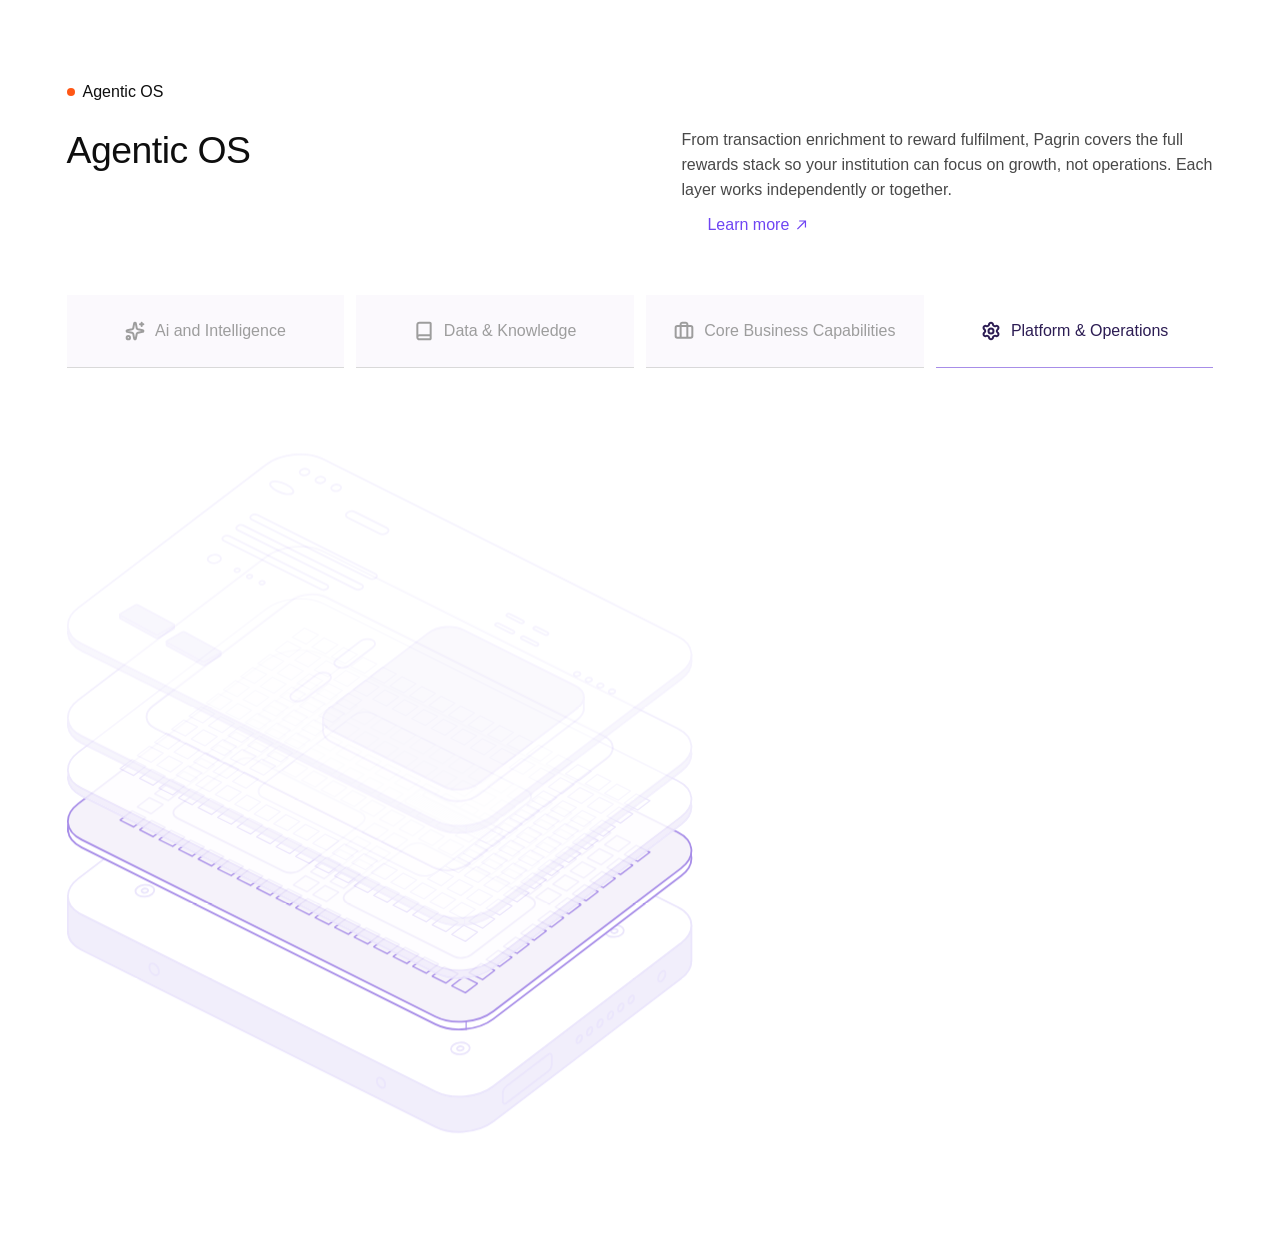
==== index.html @ 04664cdb "Turn the tab rule into an 8 second dwell timer The purple rule under the selected tab now fills from" ====
<!doctype html>
<html lang="en">
<head>
<meta charset="utf-8">
<meta name="viewport" content="width=device-width, initial-scale=1">
<title>Pagrin — Agentic OS</title>
<link rel="stylesheet" href="css/agentic-os.css">
<style>
  /* Demo page chrome only — not part of the section. */
  html, body { margin: 0; padding: 0; background: #fff; }
</style>
</head>
<body>

<!-- ==========================================================================
     Agentic OS — drop-in section
     Requires: css/agentic-os.css, js/agentic-os.js, GSAP 3 (optional but
     recommended; the section degrades to CSS transitions without it).
     Tab copy lives in CONFIG.layers inside js/agentic-os.js.
     ========================================================================== -->

<section class="agentic-os" aria-labelledby="ao-title">
  <div class="ao__inner">

    <p class="ao__eyebrow"><span class="ao__dot" aria-hidden="true"></span>Agentic OS</p>

    <div class="ao__content">

      <div class="ao__head">
        <h2 class="ao__title" id="ao-title">Agentic OS</h2>
        <div class="ao__intro">
          <p class="ao__lede">From transaction enrichment to reward fulfilment, Pagrin covers the full rewards stack so your institution can focus on growth, not operations. Each layer works independently or together.</p>
          <a class="ao__more" href="#">
            <span>Learn more</span>
            <svg width="17" height="18" viewBox="0 0 17 18" fill="none" aria-hidden="true" xmlns="http://www.w3.org/2000/svg"><path d="M4.83 13.57L3.95 12.63L9.93 6.58C10.06 6.43 10.2 6.3 10.35 6.17C10.5 6.05 10.65 5.92 10.81 5.8L10.85 5.76L10.81 5.52H10.75L10.07 5.59C9.84 5.6 9.61 5.61 9.39 5.61H6.14V4.44H13.06V11.39H11.85V8.06C11.85 7.56 11.88 7.07 11.95 6.59L11.97 6.51L11.71 6.44L11.68 6.49C11.43 6.86 11.15 7.18 10.83 7.48L4.83 13.57Z" fill="currentColor"/></svg>
          </a>
        </div>
      </div>

      <div class="ao__tabs" role="tablist" aria-label="Agentic OS layers">

        <button class="ao-tab" type="button" role="tab" id="ao-tab-0" aria-controls="ao-panel" aria-selected="true" tabindex="0">
          <span class="ao-tab__icon" aria-hidden="true"><svg viewBox="0 0 20 20" fill="none" xmlns="http://www.w3.org/2000/svg"><g clip-path="url(#ao-clip-sparkles)"><path d="M16.67 1.67V5M18.33 3.33H15M9.18 2.35C9.22 2.16 9.32 1.98 9.47 1.86C9.62 1.73 9.81 1.67 10 1.67C10.19 1.67 10.38 1.73 10.53 1.86C10.68 1.98 10.78 2.16 10.82 2.35L11.7 6.98C11.76 7.31 11.92 7.61 12.15 7.85C12.39 8.08 12.69 8.24 13.02 8.31L17.66 9.18C17.85 9.22 18.02 9.32 18.14 9.47C18.27 9.62 18.34 9.81 18.34 10C18.34 10.2 18.27 10.38 18.14 10.53C18.02 10.68 17.85 10.78 17.66 10.82L13.02 11.7C12.69 11.76 12.39 11.92 12.15 12.16C11.92 12.39 11.76 12.7 11.7 13.02L10.82 17.66C10.78 17.85 10.68 18.02 10.53 18.14C10.38 18.27 10.19 18.34 10 18.34C9.81 18.34 9.62 18.27 9.47 18.14C9.32 18.02 9.22 17.85 9.18 17.66L8.3 13.02C8.24 12.7 8.08 12.39 7.85 12.16C7.61 11.92 7.31 11.76 6.98 11.7L2.34 10.82C2.15 10.78 1.98 10.68 1.86 10.53C1.73 10.38 1.66 10.2 1.66 10C1.66 9.81 1.73 9.62 1.86 9.47C1.98 9.32 2.15 9.22 2.34 9.18L6.98 8.31C7.31 8.24 7.61 8.08 7.85 7.85C8.08 7.61 8.24 7.31 8.3 6.98L9.18 2.35ZM5 16.67C5 17.59 4.25 18.33 3.33 18.33C2.41 18.33 1.67 17.59 1.67 16.67C1.67 15.75 2.41 15 3.33 15C4.25 15 5 15.75 5 16.67Z" stroke-width="2" stroke-linecap="round"/></g><defs><clipPath id="ao-clip-sparkles"><rect width="20" height="20" fill="#fff"/></clipPath></defs></svg></span>
          Ai and Intelligence
          <span class="ao-tab__progress" aria-hidden="true"></span>
        </button>

        <button class="ao-tab" type="button" role="tab" id="ao-tab-1" aria-controls="ao-panel" aria-selected="false" tabindex="-1">
          <span class="ao-tab__icon" aria-hidden="true"><svg viewBox="0 0 20 20" fill="none" xmlns="http://www.w3.org/2000/svg"><g clip-path="url(#ao-clip-book)"><path d="M3.34 16.25V3.75C3.34 3.2 3.56 2.67 3.95 2.28C4.34 1.89 4.87 1.67 5.42 1.67H15.83C16.06 1.67 16.27 1.75 16.42 1.91C16.58 2.07 16.67 2.28 16.67 2.5V17.5C16.67 17.72 16.58 17.93 16.42 18.09C16.27 18.25 16.06 18.33 15.83 18.33H5.42C4.87 18.33 4.34 18.11 3.95 17.72C3.56 17.33 3.34 16.8 3.34 16.25ZM3.34 16.25C3.34 15.7 3.56 15.17 3.95 14.78C4.34 14.39 4.87 14.17 5.42 14.17H16.67" stroke-width="2" stroke-linecap="round"/></g><defs><clipPath id="ao-clip-book"><rect width="20" height="20" fill="#fff"/></clipPath></defs></svg></span>
          Data &amp; Knowledge
          <span class="ao-tab__progress" aria-hidden="true"></span>
        </button>

        <button class="ao-tab" type="button" role="tab" id="ao-tab-2" aria-controls="ao-panel" aria-selected="false" tabindex="-1">
          <span class="ao-tab__icon" aria-hidden="true"><svg viewBox="0 0 20 20" fill="none" xmlns="http://www.w3.org/2000/svg"><g clip-path="url(#ao-clip-briefcase)"><path d="M13.33 16.67V3.33C13.33 2.89 13.16 2.47 12.84 2.15C12.53 1.84 12.11 1.67 11.66 1.67H8.33C7.89 1.67 7.47 1.84 7.15 2.15C6.84 2.47 6.66 2.89 6.66 3.33V16.67M3.33 5H16.67C17.59 5 18.33 5.75 18.33 6.67V15C18.33 15.92 17.59 16.67 16.67 16.67H3.33C2.41 16.67 1.66 15.92 1.66 15V6.67C1.66 5.75 2.41 5 3.33 5Z" stroke-width="2" stroke-linecap="round"/></g><defs><clipPath id="ao-clip-briefcase"><rect width="20" height="20" fill="#fff"/></clipPath></defs></svg></span>
          Core Business Capabilities
          <span class="ao-tab__progress" aria-hidden="true"></span>
        </button>

        <button class="ao-tab" type="button" role="tab" id="ao-tab-3" aria-controls="ao-panel" aria-selected="false" tabindex="-1">
          <span class="ao-tab__icon" aria-hidden="true"><svg viewBox="0 0 20 20" fill="none" xmlns="http://www.w3.org/2000/svg"><g clip-path="url(#ao-clip-settings)"><path d="M8.06 3.45C8.1 2.96 8.33 2.52 8.69 2.19C9.05 1.86 9.51 1.68 10 1.68C10.48 1.68 10.95 1.86 11.31 2.19C11.67 2.52 11.89 2.96 11.94 3.45C11.97 3.76 12.07 4.06 12.24 4.32C12.41 4.59 12.64 4.81 12.91 4.96C13.18 5.12 13.48 5.21 13.8 5.22C14.11 5.24 14.42 5.18 14.71 5.04C15.15 4.84 15.65 4.81 16.11 4.96C16.57 5.11 16.96 5.42 17.2 5.84C17.44 6.26 17.52 6.76 17.42 7.23C17.32 7.7 17.04 8.12 16.65 8.4C16.39 8.58 16.18 8.82 16.04 9.1C15.89 9.38 15.82 9.69 15.82 10C15.82 10.31 15.89 10.62 16.04 10.9C16.18 11.18 16.39 11.42 16.65 11.6C17.04 11.88 17.32 12.3 17.42 12.77C17.52 13.24 17.44 13.74 17.2 14.16C16.96 14.58 16.57 14.89 16.11 15.04C15.65 15.19 15.15 15.16 14.71 14.96C14.42 14.83 14.11 14.76 13.8 14.78C13.48 14.79 13.18 14.88 12.91 15.04C12.64 15.19 12.41 15.41 12.24 15.68C12.07 15.94 11.97 16.24 11.94 16.55C11.89 17.04 11.67 17.48 11.31 17.81C10.95 18.14 10.48 18.32 10 18.32C9.51 18.32 9.05 18.14 8.69 17.81C8.33 17.48 8.1 17.04 8.06 16.55C8.03 16.24 7.93 15.94 7.76 15.68C7.59 15.41 7.36 15.19 7.09 15.04C6.82 14.88 6.51 14.79 6.2 14.78C5.89 14.76 5.58 14.82 5.29 14.96C4.85 15.16 4.35 15.19 3.89 15.04C3.43 14.89 3.04 14.58 2.8 14.16C2.55 13.74 2.48 13.24 2.58 12.77C2.68 12.3 2.96 11.88 3.35 11.6C3.61 11.42 3.82 11.18 3.96 10.9C4.1 10.62 4.18 10.31 4.18 10C4.18 9.69 4.1 9.38 3.96 9.1C3.82 8.82 3.61 8.58 3.35 8.4C2.96 8.12 2.68 7.7 2.58 7.23C2.48 6.76 2.56 6.26 2.8 5.84C3.04 5.43 3.43 5.11 3.89 4.96C4.35 4.82 4.85 4.84 5.29 5.04C5.57 5.18 5.89 5.24 6.2 5.22C6.51 5.21 6.82 5.12 7.09 4.96C7.36 4.81 7.59 4.59 7.76 4.32C7.93 4.06 8.03 3.76 8.06 3.45M12.5 10C12.5 11.38 11.38 12.5 10 12.5C8.62 12.5 7.5 11.38 7.5 10C7.5 8.62 8.62 7.5 10 7.5C11.38 7.5 12.5 8.62 12.5 10Z" stroke-width="2" stroke-linecap="round"/></g><defs><clipPath id="ao-clip-settings"><rect width="20" height="20" fill="#fff"/></clipPath></defs></svg></span>
          Platform &amp; Operations
          <span class="ao-tab__progress" aria-hidden="true"></span>
        </button>

      </div>

      <div class="ao__panel" id="ao-panel" role="tabpanel" aria-labelledby="ao-tab-0" tabindex="0">

        <!-- The five slabs, exported from the Figma group 11651:2429.
             Fills are bound to --sl-* custom properties so a layer can render
             in either the selected or the resting palette. -->
        <div class="ao-stage" aria-hidden="true">
          <div class="ao-layer" data-layer="0" data-active="true"><div class="ao-layer__float"><svg viewBox="0 0 766 466" fill="none" xmlns="http://www.w3.org/2000/svg"><g stroke="var(--sl-line)" stroke-width="2.2" stroke-linecap="round" stroke-linejoin="round"><path d="M18 241.5L450.8 457.9C471.6 468.3 503.3 465.4 521.6 451.4L751.5 276.3C769.9 262.3 767.9 242.5 747.1 232.2L314.4 15.8C293.6 5.4 261.9 8.3 243.5 22.3L13.7 197.4C-4.7 211.4 -2.7 231.1 18 241.5Z" fill="var(--sl-under)"/><path d="M1.1 212.1V220.5" stroke-width="1.4"/><path d="M488.4 454.9V463.4" stroke-width="1.4"/><path d="M764.5 246.3V254.7" stroke-width="1.4"/><path d="M18 233L450.8 449.4C471.6 459.8 503.3 456.9 521.6 442.9L751.5 267.8C769.9 253.8 767.9 234.1 747.1 223.7L314.4 7.3C293.6 -3.1 261.9 -0.2 243.5 13.8L13.7 188.9C-4.7 202.9 -2.7 222.7 18 233Z" fill="var(--sl-face)"/><path d="M330.5 261.1C334.7 263.2 341.1 262.6 344.9 259.8L374.5 237.2C378.2 234.4 377.8 230.4 373.6 228.3C369.4 226.2 363 226.8 359.2 229.6L329.6 252.2C325.9 255 326.3 259 330.5 261.1Z"/><path d="M276.6 302.1C280.8 304.3 287.3 303.7 291 300.8L320.6 278.3C324.3 275.4 323.9 271.4 319.7 269.3C315.5 267.2 309.1 267.8 305.4 270.6L275.7 293.2C272 296 272.4 300.1 276.6 302.1Z"/><path d="M174.9 133.1C178.3 134.8 183.4 134.3 186.4 132C189.4 129.8 189 126.6 185.7 124.9C182.3 123.2 177.2 123.7 174.2 126C171.2 128.2 171.5 131.4 174.9 133.1Z"/><path d="M206 144.7C207.4 145.4 209.5 145.2 210.8 144.2C212 143.3 211.9 142 210.5 141.2C209.1 140.5 206.9 140.7 205.7 141.7C204.4 142.6 204.6 144 206 144.7Z"/><path d="M221.2 152.3C222.6 153 224.8 152.8 226 151.8C227.2 150.9 227.1 149.6 225.7 148.9C224.3 148.2 222.2 148.4 220.9 149.3C219.7 150.3 219.8 151.6 221.2 152.3Z"/><path d="M236.4 159.9C237.9 160.6 240 160.4 241.2 159.5C242.5 158.5 242.3 157.2 240.9 156.5C239.5 155.8 237.4 156 236.2 156.9C234.9 157.9 235 159.2 236.4 159.9Z"/><path d="M286.7 25.8C289.3 27 293.1 26.7 295.3 25C297.6 23.3 297.3 20.9 294.8 19.6C292.3 18.4 288.4 18.7 286.2 20.4C284 22.1 284.2 24.5 286.7 25.8Z"/><path d="M306 35.4C308.6 36.7 312.4 36.3 314.6 34.6C316.9 32.9 316.6 30.5 314.1 29.3C311.6 28 307.7 28.4 305.5 30.1C303.3 31.8 303.5 34.2 306 35.4Z"/><path d="M325.3 45.1C327.9 46.3 331.7 46 334 44.3C336.2 42.6 335.9 40.2 333.4 38.9C330.9 37.7 327 38 324.8 39.7C322.6 41.4 322.8 43.8 325.3 45.1Z"/><path d="M257.4 46.1C264.7 49.8 273.1 50.9 276 48.6C279 46.3 275.5 41.5 268.2 37.9C260.9 34.3 252.6 33.1 249.6 35.4C246.6 37.7 250.2 42.5 257.4 46.1Z"/><path d="M343.6 78.6L382.2 97.9C385 99.3 389.3 98.9 391.8 97C394.3 95.1 394 92.4 391.2 91L352.6 71.7C349.8 70.3 345.5 70.7 343 72.6C340.5 74.5 340.8 77.2 343.6 78.6Z"/><path d="M191.9 106.8L310.8 166.2C313 167.3 316.4 167 318.4 165.5C320.4 164 320.2 161.9 317.9 160.7L199.1 101.3C196.8 100.2 193.4 100.5 191.4 102C189.4 103.5 189.7 105.7 191.9 106.8Z"/><path d="M209 93.8L353.2 165.9C355.5 167 358.9 166.7 360.9 165.2C362.9 163.7 362.6 161.6 360.4 160.4L216.1 88.3C213.9 87.2 210.5 87.5 208.5 89C206.5 90.5 206.7 92.7 209 93.8Z"/><path d="M226 80.8L370.3 152.9C372.5 154 375.9 153.7 377.9 152.2C379.9 150.7 379.7 148.6 377.5 147.5L233.2 75.3C230.9 74.2 227.5 74.5 225.5 76C223.6 77.5 223.8 79.7 226 80.8Z"/><path d="M524.8 210.8L543.1 219.9C544.2 220.5 545.9 220.3 546.9 219.6C547.9 218.8 547.8 217.7 546.7 217.2L528.4 208C527.3 207.5 525.6 207.6 524.6 208.4C523.6 209.1 523.7 210.2 524.8 210.8Z"/><path d="M556.2 226.8L572.5 234.9C573.6 235.5 575.3 235.4 576.3 234.6C577.3 233.8 577.2 232.8 576.1 232.2L559.8 224.1C558.7 223.5 557 223.7 556 224.4C555 225.2 555.1 226.3 556.2 226.8Z"/><path d="M538.5 199.2L554.7 207.4C555.9 207.9 557.6 207.8 558.6 207C559.6 206.3 559.5 205.2 558.3 204.6L542.1 196.5C541 195.9 539.2 196.1 538.3 196.9C537.3 197.6 537.4 198.7 538.5 199.2Z"/><path d="M571.5 215.2L584.7 221.8C585.8 222.4 587.6 222.2 588.6 221.4C589.5 220.7 589.4 219.6 588.3 219.1L575.1 212.5C574 211.9 572.3 212.1 571.3 212.8C570.3 213.6 570.4 214.6 571.5 215.2Z"/><path d="M621.6 271.9C623.2 272.8 625.8 272.5 627.3 271.4C628.8 270.3 628.6 268.7 626.9 267.8C625.2 267 622.7 267.2 621.2 268.4C619.7 269.5 619.9 271.1 621.6 271.9Z"/><path d="M635.8 279C637.5 279.9 640 279.6 641.5 278.5C643 277.4 642.8 275.8 641.2 274.9C639.5 274.1 636.9 274.3 635.4 275.5C633.9 276.6 634.1 278.2 635.8 279Z"/><path d="M650 286.1C651.7 287 654.2 286.7 655.7 285.6C657.2 284.5 657.1 282.9 655.4 282C653.7 281.2 651.1 281.4 649.6 282.6C648.2 283.7 648.3 285.3 650 286.1Z"/><path d="M664.2 293.3C665.9 294.1 668.5 293.9 670 292.7C671.4 291.6 671.3 290 669.6 289.2C667.9 288.3 665.3 288.6 663.9 289.7C662.4 290.8 662.5 292.4 664.2 293.3Z"/><path d="M131 209.8L131.1 213.7C131.1 213.7 131.1 213.9 131.1 214C131 214.2 130.8 214.5 130.5 214.7L111.6 225.6C110.9 226.1 109.6 226.1 108.9 225.7L65.3 202C65 201.8 64.9 201.6 64.8 201.3C64.8 201.3 64.8 201.3 64.8 201.2L64.7 197.2C64.7 197.3 64.8 197.4 64.8 197.5C64.9 197.6 65.1 197.8 65.3 197.9L108.8 221.6C109.6 222 110.8 222 111.6 221.6L130.4 210.6C130.7 210.5 130.8 210.3 130.9 210.1C131 210 131 209.9 131 209.8V209.8Z" fill="var(--sl-under)"/><path d="M131 209.8V209.8C131 209.9 131 210 130.9 210.2C130.8 210.3 130.7 210.5 130.4 210.6L111.6 221.6C110.8 222 109.6 222 108.8 221.6L65.3 197.9C65.1 197.8 64.9 197.7 64.9 197.5C64.8 197.4 64.7 197.3 64.7 197.2C64.7 197.1 64.7 197.1 64.7 197.1C64.8 196.8 65 196.5 65.3 196.4L83.9 185.5C84.7 185.1 85.9 185.1 86.6 185.5L130.4 209C130.8 209.2 131 209.5 131 209.7C131 209.7 131 209.8 131 209.8V209.8Z" fill="var(--sl-under)"/><path d="M188 243L188.1 246.9C188.1 246.9 188.1 247 188.1 247.1C188 247.3 187.9 247.6 187.5 247.8L168.7 258.7C167.9 259.2 166.6 259.2 165.9 258.8L122.4 235.1C122.1 234.9 121.9 234.7 121.8 234.5C121.8 234.4 121.8 234.4 121.8 234.3L121.8 230.3C121.8 230.4 121.8 230.5 121.9 230.6C122 230.8 122.1 230.9 122.3 231L165.8 254.7C166.6 255.2 167.8 255.1 168.6 254.7L187.5 243.7C187.7 243.6 187.8 243.4 187.9 243.3C188 243.2 188 243.1 188 242.9V243Z" fill="var(--sl-under)"/><path d="M188 242.9V243C188 243.1 188 243.2 187.9 243.3C187.8 243.4 187.7 243.6 187.5 243.7L168.6 254.7C167.8 255.1 166.6 255.2 165.8 254.7L122.3 231C122.1 230.9 122 230.8 121.9 230.6C121.8 230.5 121.8 230.4 121.8 230.3C121.8 230.3 121.8 230.2 121.8 230.2C121.8 229.9 122 229.7 122.3 229.5L140.9 218.7C141.7 218.2 142.9 218.2 143.7 218.6L187.5 242.2C187.8 242.4 188 242.6 188 242.8C188 242.9 188 242.9 188 242.9V242.9Z" fill="var(--sl-under)"/><path d="M632.4 298.2V312.4C632.4 316.9 629.9 321.5 624.8 325.4L503.6 417.7C492.5 426.2 473.2 428 460.6 421.7L323.6 353.1C316.8 349.7 313.3 344.7 313.3 339.4V325.1C313.3 327.6 314 330 315.5 332.2C317.2 334.7 319.9 337.1 323.6 338.9L460.6 407.4C473.2 413.7 492.5 412 503.6 403.5L624.8 311.2C627.1 309.4 629 307.4 630.2 305.4C631.7 303 632.4 300.6 632.4 298.2Z"/><path d="M632.4 298.2C632.4 300.6 631.7 303 630.2 305.4C629 307.4 627.1 309.4 624.8 311.2L503.6 403.5C492.5 412 473.2 413.7 460.6 407.4L323.6 338.9C319.9 337.1 317.2 334.7 315.5 332.2C314 330 313.3 327.6 313.3 325.1C313.3 320.7 315.8 316 320.9 312.1L442.1 219.8C453.2 211.4 472.5 209.6 485.1 215.9L622.1 284.4C628.9 287.8 632.4 292.9 632.4 298.2Z" fill="var(--sl-accent)"/><path d="M632.4 315.7V312.4" stroke-width="1.4"/><path d="M632.4 298.2V294.6" stroke-width="1.4"/><path d="M313.3 325.1V324.7" stroke-width="1.4"/></g></svg></div></div>
          <div class="ao-layer" data-layer="1" data-active="false"><div class="ao-layer__float"><svg viewBox="0 0 766 466" fill="none" xmlns="http://www.w3.org/2000/svg"><g stroke="var(--sl-line)" stroke-width="2.2" stroke-linecap="round" stroke-linejoin="round"><path d="M18 241.5L450.8 457.9C471.6 468.3 503.3 465.4 521.6 451.4L751.5 276.3C769.9 262.3 767.9 242.5 747.1 232.2L314.4 15.8C293.6 5.4 261.9 8.3 243.5 22.3L13.7 197.4C-4.7 211.4 -2.7 231.1 18 241.5Z" fill="var(--sl-under)"/><path d="M1.1 213.4V221.9" stroke-width="1.4"/><path d="M486.5 455.5V464" stroke-width="1.4"/><path d="M764.1 246.7V255.2" stroke-width="1.4"/><path d="M18 233L450.8 449.4C471.6 459.8 503.3 456.9 521.6 442.9L751.5 267.8C769.9 253.8 767.9 234.1 747.1 223.7L314.4 7.3C293.6 -3.1 261.9 -0.2 243.5 13.8L13.7 188.9C-4.7 202.9 -2.7 222.7 18 233Z" fill="var(--sl-face)"/><path d="M107.9 223.6L447.2 393.2C460.1 399.7 479.8 397.9 491.2 389.2L660 260.6C671.4 251.9 670.2 239.6 657.3 233.2L318 63.5C305.1 57 285.4 58.9 274 67.5L105.2 196.1C93.7 204.8 95 217.1 107.9 223.6Z"/></g></svg></div></div>
          <div class="ao-layer" data-layer="2" data-active="false"><div class="ao-layer__float"><svg viewBox="0 0 766 467" fill="none" xmlns="http://www.w3.org/2000/svg"><g stroke="var(--sl-line)" stroke-width="2.2" stroke-linecap="round" stroke-linejoin="round"><path d="M18 242.4L450.8 458.8C471.6 469.2 503.3 466.3 521.6 452.3L751.5 277.2C769.9 263.2 767.9 243.5 747.1 233.1L314.4 16.7C293.6 6.3 261.9 9.2 243.5 23.2L13.7 198.3C-4.7 212.3 -2.7 232.1 18 242.4Z" fill="var(--sl-under)"/><path d="M18 233L450.8 449.4C471.6 459.8 503.3 456.9 521.6 442.9L751.5 267.8C769.9 253.8 767.9 234.1 747.1 223.7L314.4 7.3C293.6 -3.1 261.9 -0.2 243.5 13.8L13.7 188.9C-4.7 202.9 -2.7 222.7 18 233Z" fill="var(--sl-face)"/><path d="M64.9 208.9L81.7 217.3L96.5 206L79.7 197.6L64.9 208.9Z" stroke-width="1.6"/><path d="M86 192.8L102.8 201.2L117.6 189.9L100.8 181.5L86 192.8Z" stroke-width="1.6"/><path d="M107.1 176.7L123.9 185.1L138.7 173.8L121.9 165.4L107.1 176.7Z" stroke-width="1.6"/><path d="M128.2 160.7L145 169L159.8 157.7L143 149.4L128.2 160.7Z" stroke-width="1.6"/><path d="M149.3 144.6L166.1 153L180.9 141.7L164.1 133.3L149.3 144.6Z" stroke-width="1.6"/><path d="M170.4 128.5L187.2 136.9L202 125.6L185.2 117.2L170.4 128.5Z" stroke-width="1.6"/><path d="M191.5 112.4L208.3 120.8L223.1 109.5L206.3 101.1L191.5 112.4Z" stroke-width="1.6"/><path d="M212.6 96.3L229.4 104.7L244.2 93.5L227.4 85.1L212.6 96.3Z" stroke-width="1.6"/><path d="M233.7 80.3L250.5 88.7L265.3 77.4L248.5 69L233.7 80.3Z" stroke-width="1.6"/><path d="M254.8 64.2L271.6 72.6L286.4 61.3L269.6 52.9L254.8 64.2Z" stroke-width="1.6"/><path d="M275.9 48.1L292.7 56.5L307.5 45.2L290.7 36.8L275.9 48.1Z" stroke-width="1.6"/><path d="M88.8 220.8L105.5 229.2L120.3 217.9L103.6 209.5L88.8 220.8Z" stroke-width="1.6"/><path d="M109.9 204.7L126.6 213.1L141.4 201.8L124.7 193.5L109.9 204.7Z" stroke-width="1.6"/><path d="M131 188.7L147.7 197L162.5 185.8L145.8 177.4L131 188.7Z" stroke-width="1.6"/><path d="M152.1 172.6L168.8 181L183.7 169.7L166.9 161.3L152.1 172.6Z" stroke-width="1.6"/><path d="M173.2 156.5L189.9 164.9L204.8 153.6L188 145.2L173.2 156.5Z" stroke-width="1.6"/><path d="M194.3 140.4L211 148.8L225.8 137.5L209.1 129.2L194.3 140.4Z" stroke-width="1.6"/><path d="M215.4 124.4L232.1 132.7L247 121.5L230.2 113.1L215.4 124.4Z" stroke-width="1.6"/><path d="M236.5 108.3L253.2 116.7L268.1 105.4L251.3 97L236.5 108.3Z" stroke-width="1.6"/><path d="M257.6 92.2L274.3 100.6L289.2 89.3L272.4 80.9L257.6 92.2Z" stroke-width="1.6"/><path d="M278.7 76.1L295.4 84.5L310.3 73.2L293.5 64.9L278.7 76.1Z" stroke-width="1.6"/><path d="M299.8 60.1L316.5 68.4L331.4 57.2L314.6 48.8L299.8 60.1Z" stroke-width="1.6"/><path d="M112.6 232.8L129.4 241.1L144.2 229.8L127.5 221.5L112.6 232.8Z" stroke-width="1.6"/><path d="M133.7 216.7L150.5 225.1L165.3 213.8L148.6 205.4L133.7 216.7Z" stroke-width="1.6"/><path d="M154.8 200.6L171.6 209L186.4 197.7L169.7 189.3L154.8 200.6Z" stroke-width="1.6"/><path d="M175.9 184.5L192.7 192.9L207.5 181.6L190.8 173.2L175.9 184.5Z" stroke-width="1.6"/><path d="M197 168.5L213.8 176.8L228.6 165.5L211.9 157.2L197 168.5Z" stroke-width="1.6"/><path d="M218.1 152.4L234.9 160.8L249.7 149.5L233 141.1L218.1 152.4Z" stroke-width="1.6"/><path d="M239.3 136.3L256 144.7L270.8 133.4L254.1 125L239.3 136.3Z" stroke-width="1.6"/><path d="M260.4 120.2L277.1 128.6L291.9 117.3L275.2 108.9L260.4 120.2Z" stroke-width="1.6"/><path d="M281.4 104.2L298.2 112.5L313 101.3L296.3 92.9L281.4 104.2Z" stroke-width="1.6"/><path d="M302.6 88.1L319.3 96.5L334.1 85.2L317.4 76.8L302.6 88.1Z" stroke-width="1.6"/><path d="M323.7 72L340.4 80.4L355.2 69.1L338.5 60.7L323.7 72Z" stroke-width="1.6"/><path d="M136.5 244.7L153.3 253.1L168.1 241.8L151.3 233.4L136.5 244.7Z" stroke-width="1.6"/><path d="M157.6 228.6L174.4 237L189.2 225.7L172.4 217.3L157.6 228.6Z" stroke-width="1.6"/><path d="M178.7 212.5L195.5 220.9L210.3 209.6L193.5 201.3L178.7 212.5Z" stroke-width="1.6"/><path d="M199.8 196.5L216.6 204.8L231.4 193.6L214.6 185.2L199.8 196.5Z" stroke-width="1.6"/><path d="M220.9 180.4L237.7 188.8L252.5 177.5L235.7 169.1L220.9 180.4Z" stroke-width="1.6"/><path d="M242 164.3L258.8 172.7L273.6 161.4L256.8 153L242 164.3Z" stroke-width="1.6"/><path d="M263.1 148.2L279.9 156.6L294.7 145.3L277.9 136.9L263.1 148.2Z" stroke-width="1.6"/><path d="M284.2 132.2L301 140.5L315.8 129.3L299 120.9L284.2 132.2Z" stroke-width="1.6"/><path d="M305.3 116.1L322.1 124.5L336.9 113.2L320.1 104.8L305.3 116.1Z" stroke-width="1.6"/><path d="M326.4 100L343.2 108.4L358 97.1L341.2 88.7L326.4 100Z" stroke-width="1.6"/><path d="M347.5 83.9L364.3 92.3L379.1 81L362.3 72.7L347.5 83.9Z" stroke-width="1.6"/><path d="M160.4 256.6L177.1 265L192 253.7L175.2 245.3L160.4 256.6Z" stroke-width="1.6"/><path d="M181.5 240.6L198.3 248.9L213.1 237.6L196.3 229.3L181.5 240.6Z" stroke-width="1.6"/><path d="M202.6 224.5L219.3 232.9L234.2 221.6L217.4 213.2L202.6 224.5Z" stroke-width="1.6"/><path d="M223.7 208.4L240.5 216.8L255.3 205.5L238.5 197.1L223.7 208.4Z" stroke-width="1.6"/><path d="M244.8 192.3L261.6 200.7L276.4 189.4L259.6 181L244.8 192.3Z" stroke-width="1.6"/><path d="M265.9 176.2L282.7 184.6L297.5 173.3L280.7 165L265.9 176.2Z" stroke-width="1.6"/><path d="M287 160.2L303.8 168.6L318.6 157.3L301.8 148.9L287 160.2Z" stroke-width="1.6"/><path d="M308.1 144.1L324.9 152.5L339.7 141.2L322.9 132.8L308.1 144.1Z" stroke-width="1.6"/><path d="M329.2 128L346 136.4L360.8 125.1L344 116.7L329.2 128Z" stroke-width="1.6"/><path d="M350.3 112L367.1 120.3L381.9 109L365.1 100.7L350.3 112Z" stroke-width="1.6"/><path d="M371.4 95.9L388.2 104.3L403 93L386.2 84.6L371.4 95.9Z" stroke-width="1.6"/><path d="M184.3 268.6L201 276.9L215.8 265.7L199.1 257.3L184.3 268.6Z" stroke-width="1.6"/><path d="M205.4 252.5L222.1 260.9L236.9 249.6L220.2 241.2L205.4 252.5Z" stroke-width="1.6"/><path d="M374.2 123.9L390.9 132.3L405.8 121L389 112.6L374.2 123.9Z" stroke-width="1.6"/><path d="M395.3 107.8L412 116.2L426.9 104.9L410.1 96.5L395.3 107.8Z" stroke-width="1.6"/><path d="M208.1 280.5L224.9 288.9L239.7 277.6L223 269.2L208.1 280.5Z" stroke-width="1.6"/><path d="M229.2 264.4L246 272.8L260.8 261.5L244.1 253.1L229.2 264.4Z" stroke-width="1.6"/><path d="M398.1 135.8L414.8 144.2L429.6 132.9L412.9 124.5L398.1 135.8Z" stroke-width="1.6"/><path d="M419.2 119.8L435.9 128.1L450.7 116.8L434 108.5L419.2 119.8Z" stroke-width="1.6"/><path d="M232 292.4L248.8 300.8L263.6 289.5L246.8 281.2L232 292.4Z" stroke-width="1.6"/><path d="M253.1 276.4L269.9 284.7L284.7 273.5L267.9 265.1L253.1 276.4Z" stroke-width="1.6"/><path d="M421.9 147.8L438.7 156.1L453.5 144.9L436.7 136.5L421.9 147.8Z" stroke-width="1.6"/><path d="M443 131.7L459.8 140.1L474.6 128.8L457.8 120.4L443 131.7Z" stroke-width="1.6"/><path d="M255.9 304.4L272.6 312.8L287.5 301.5L270.7 293.1L255.9 304.4Z" stroke-width="1.6"/><path d="M277 288.3L293.7 296.7L308.6 285.4L291.8 277L277 288.3Z" stroke-width="1.6"/><path d="M445.8 159.7L462.6 168.1L477.4 156.8L460.6 148.4L445.8 159.7Z" stroke-width="1.6"/><path d="M466.9 143.6L483.7 152L498.5 140.7L481.7 132.3L466.9 143.6Z" stroke-width="1.6"/><path d="M279.8 316.3L296.5 324.7L311.3 313.4L294.6 305L279.8 316.3Z" stroke-width="1.6"/><path d="M300.9 300.2L317.6 308.6L332.4 297.3L315.7 289L300.9 300.2Z" stroke-width="1.6"/><path d="M469.7 171.6L486.4 180L501.3 168.7L484.5 160.4L469.7 171.6Z" stroke-width="1.6"/><path d="M490.8 155.6L507.5 163.9L522.4 152.7L505.6 144.3L490.8 155.6Z" stroke-width="1.6"/><path d="M303.6 328.3L320.4 336.6L335.2 325.3L318.4 317L303.6 328.3Z" stroke-width="1.6"/><path d="M324.7 312.2L341.5 320.6L356.3 309.3L339.5 300.9L324.7 312.2Z" stroke-width="1.6"/><path d="M493.6 183.6L510.3 192L525.1 180.7L508.4 172.3L493.6 183.6Z" stroke-width="1.6"/><path d="M514.7 167.5L531.4 175.9L546.2 164.6L529.5 156.2L514.7 167.5Z" stroke-width="1.6"/><path d="M327.5 340.2L344.3 348.6L359.1 337.3L342.3 328.9L327.5 340.2Z" stroke-width="1.6"/><path d="M348.6 324.1L365.4 332.5L380.2 321.2L363.4 312.8L348.6 324.1Z" stroke-width="1.6"/><path d="M517.4 195.5L534.2 203.9L549 192.6L532.2 184.2L517.4 195.5Z" stroke-width="1.6"/><path d="M538.5 179.4L555.3 187.8L570.1 176.5L553.3 168.2L538.5 179.4Z" stroke-width="1.6"/><path d="M351.4 352.1L368.1 360.5L383 349.2L366.2 340.8L351.4 352.1Z" stroke-width="1.6"/><path d="M372.5 336L389.2 344.4L404.1 333.1L387.3 324.8L372.5 336Z" stroke-width="1.6"/><path d="M541.3 207.5L558.1 215.8L572.9 204.5L556.1 196.2L541.3 207.5Z" stroke-width="1.6"/><path d="M562.4 191.4L579.2 199.8L594 188.5L577.2 180.1L562.4 191.4Z" stroke-width="1.6"/><path d="M375.3 364.1L392 372.4L406.8 361.2L390.1 352.8L375.3 364.1Z" stroke-width="1.6"/><path d="M396.4 348L413.1 356.4L427.9 345.1L411.2 336.7L396.4 348Z" stroke-width="1.6"/><path d="M565.2 219.4L581.9 227.8L596.8 216.5L580 208.1L565.2 219.4Z" stroke-width="1.6"/><path d="M586.3 203.3L603 211.7L617.9 200.4L601.1 192L586.3 203.3Z" stroke-width="1.6"/><path d="M399.1 376L415.9 384.4L430.7 373.1L413.9 364.7L399.1 376Z" stroke-width="1.6"/><path d="M420.2 359.9L437 368.3L451.8 357L435 348.6L420.2 359.9Z" stroke-width="1.6"/><path d="M441.3 343.8L458.1 352.2L472.9 340.9L456.2 332.6L441.3 343.8Z" stroke-width="1.6"/><path d="M462.4 327.8L479.2 336.2L494 324.9L477.3 316.5L462.4 327.8Z" stroke-width="1.6"/><path d="M483.5 311.7L500.3 320.1L515.1 308.8L498.4 300.4L483.5 311.7Z" stroke-width="1.6"/><path d="M504.6 295.6L521.4 304L536.2 292.7L519.5 284.3L504.6 295.6Z" stroke-width="1.6"/><path d="M525.7 279.5L542.5 287.9L557.3 276.6L540.6 268.3L525.7 279.5Z" stroke-width="1.6"/><path d="M546.8 263.5L563.6 271.8L578.4 260.6L561.7 252.2L546.8 263.5Z" stroke-width="1.6"/><path d="M567.9 247.4L584.7 255.8L599.5 244.5L582.8 236.1L567.9 247.4Z" stroke-width="1.6"/><path d="M589.1 231.3L605.8 239.7L620.6 228.4L603.9 220L589.1 231.3Z" stroke-width="1.6"/><path d="M610.1 215.2L626.9 223.6L641.7 212.3L625 204L610.1 215.2Z" stroke-width="1.6"/><path d="M423 387.9L439.8 396.3L454.6 385L437.8 376.6L423 387.9Z" stroke-width="1.6"/><path d="M444.1 371.9L460.9 380.2L475.7 369L458.9 360.6L444.1 371.9Z" stroke-width="1.6"/><path d="M465.2 355.8L482 364.2L496.8 352.9L480 344.5L465.2 355.8Z" stroke-width="1.6"/><path d="M486.3 339.7L503.1 348.1L517.9 336.8L501.1 328.4L486.3 339.7Z" stroke-width="1.6"/><path d="M507.4 323.6L524.2 332L539 320.7L522.2 312.3L507.4 323.6Z" stroke-width="1.6"/><path d="M528.5 307.6L545.3 315.9L560.1 304.7L543.3 296.3L528.5 307.6Z" stroke-width="1.6"/><path d="M549.6 291.5L566.4 299.9L581.2 288.6L564.4 280.2L549.6 291.5Z" stroke-width="1.6"/><path d="M570.7 275.4L587.5 283.8L602.3 272.5L585.5 264.1L570.7 275.4Z" stroke-width="1.6"/><path d="M591.8 259.3L608.6 267.7L623.4 256.4L606.6 248.1L591.8 259.3Z" stroke-width="1.6"/><path d="M612.9 243.3L629.7 251.6L644.5 240.4L627.7 232L612.9 243.3Z" stroke-width="1.6"/><path d="M634 227.2L650.8 235.6L665.6 224.3L648.8 215.9L634 227.2Z" stroke-width="1.6"/><path d="M446.9 399.9L463.6 408.3L478.5 397L461.7 388.6L446.9 399.9Z" stroke-width="1.6"/><path d="M468 383.8L484.7 392.2L499.6 380.9L482.8 372.5L468 383.8Z" stroke-width="1.6"/><path d="M489.1 367.7L505.8 376.1L520.7 364.8L503.9 356.4L489.1 367.7Z" stroke-width="1.6"/><path d="M510.2 351.6L526.9 360L541.8 348.7L525 340.4L510.2 351.6Z" stroke-width="1.6"/><path d="M531.3 335.6L548 344L562.9 332.7L546.1 324.3L531.3 335.6Z" stroke-width="1.6"/><path d="M552.4 319.5L569.1 327.9L584 316.6L567.2 308.2L552.4 319.5Z" stroke-width="1.6"/><path d="M573.5 303.4L590.3 311.8L605.1 300.5L588.3 292.1L573.5 303.4Z" stroke-width="1.6"/><path d="M594.6 287.3L611.4 295.7L626.2 284.4L609.4 276.1L594.6 287.3Z" stroke-width="1.6"/><path d="M615.7 271.3L632.5 279.7L647.3 268.4L630.5 260L615.7 271.3Z" stroke-width="1.6"/><path d="M636.8 255.2L653.6 263.6L668.4 252.3L651.6 243.9L636.8 255.2Z" stroke-width="1.6"/><path d="M657.9 239.1L674.7 247.5L689.5 236.2L672.7 227.8L657.9 239.1Z" stroke-width="1.6"/><path d="M470.8 411.8L487.5 420.2L502.3 408.9L485.6 400.5L470.8 411.8Z" stroke-width="1.6"/><path d="M491.9 395.7L508.6 404.1L523.4 392.8L506.7 384.4L491.9 395.7Z" stroke-width="1.6"/><path d="M512.9 379.7L529.7 388L544.5 376.8L527.8 368.4L512.9 379.7Z" stroke-width="1.6"/><path d="M534.1 363.6L550.8 372L565.6 360.7L548.9 352.3L534.1 363.6Z" stroke-width="1.6"/><path d="M555.2 347.5L571.9 355.9L586.7 344.6L570 336.2L555.2 347.5Z" stroke-width="1.6"/><path d="M576.3 331.4L593 339.8L607.8 328.5L591.1 320.1L576.3 331.4Z" stroke-width="1.6"/><path d="M597.4 315.4L614.1 323.7L628.9 312.4L612.2 304.1L597.4 315.4Z" stroke-width="1.6"/><path d="M618.5 299.3L635.2 307.7L650 296.4L633.3 288L618.5 299.3Z" stroke-width="1.6"/><path d="M639.6 283.2L656.3 291.6L671.1 280.3L654.4 271.9L639.6 283.2Z" stroke-width="1.6"/><path d="M660.7 267.1L677.4 275.5L692.3 264.2L675.5 255.8L660.7 267.1Z" stroke-width="1.6"/><path d="M681.8 251.1L698.5 259.4L713.4 248.2L696.6 239.8L681.8 251.1Z" stroke-width="1.6"/><path d="M240.3 244.5L427.2 337.9C434.5 341.6 445.7 340.6 452.1 335.6L563.5 250.8C569.9 245.9 569.2 239 561.9 235.3L375 141.9C367.7 138.2 356.6 139.2 350.1 144.2L238.8 229C232.3 233.9 233 240.8 240.3 244.5Z" fill="var(--sl-face)"/></g></svg></div></div>
          <div class="ao-layer" data-layer="3" data-active="false"><div class="ao-layer__float"><svg viewBox="0 0 766 467" fill="none" xmlns="http://www.w3.org/2000/svg"><g stroke="var(--sl-line)" stroke-width="2.2" stroke-linecap="round" stroke-linejoin="round"><path d="M18 242.4L450.8 458.8C471.6 469.2 503.3 466.3 521.6 452.3L751.5 277.2C769.9 263.2 767.9 243.5 747.1 233.1L314.4 16.7C293.6 6.3 261.9 9.2 243.5 23.2L13.7 198.3C-4.7 212.3 -2.7 232.1 18 242.5V242.4Z" fill="var(--sl-under)"/><path d="M1.1 214.2V223.6" stroke-width="1.4"/><path d="M488.4 455.6V465.1" stroke-width="1.4"/><path d="M764.1 242.5V251.9" stroke-width="1.4"/><path d="M18 233L450.8 449.4C471.6 459.8 503.3 456.9 521.6 442.9L751.5 267.8C769.9 253.8 767.9 234.1 747.1 223.7L314.4 7.3C293.6 -3.1 261.9 -0.2 243.5 13.8L13.7 188.9C-4.7 202.9 -2.7 222.7 18 233V233Z" fill="var(--sl-face)"/><path d="M64.9 208.9L81.7 217.3L96.5 206L79.7 197.6L64.9 208.9Z" stroke-width="1.6"/><path d="M86 192.8L102.8 201.2L117.6 189.9L100.8 181.5L86 192.8Z" stroke-width="1.6"/><path d="M107.1 176.7L123.9 185.1L138.7 173.8L121.9 165.4L107.1 176.7Z" stroke-width="1.6"/><path d="M128.2 160.7L145 169L159.8 157.7L143 149.4L128.2 160.7Z" stroke-width="1.6"/><path d="M149.3 144.6L166.1 153L180.9 141.7L164.1 133.3L149.3 144.6Z" stroke-width="1.6"/><path d="M170.4 128.5L187.2 136.9L202 125.6L185.2 117.2L170.4 128.5Z" stroke-width="1.6"/><path d="M191.5 112.4L208.3 120.8L223.1 109.5L206.3 101.1L191.5 112.4Z" stroke-width="1.6"/><path d="M212.6 96.4L229.4 104.7L244.2 93.5L227.4 85.1L212.6 96.4Z" stroke-width="1.6"/><path d="M233.7 80.3L250.5 88.7L265.3 77.4L248.5 69L233.7 80.3Z" stroke-width="1.6"/><path d="M254.8 64.2L271.6 72.6L286.4 61.3L269.6 52.9L254.8 64.2Z" stroke-width="1.6"/><path d="M275.9 48.1L292.7 56.5L307.5 45.2L290.7 36.8L275.9 48.1Z" stroke-width="1.6"/><path d="M88.8 220.8L105.5 229.2L120.3 217.9L103.6 209.5L88.8 220.8Z" stroke-width="1.6"/><path d="M215.4 124.4L232.1 132.8L247 121.5L230.2 113.1L215.4 124.4Z" stroke-width="1.6"/><path d="M236.5 108.3L253.2 116.7L268.1 105.4L251.3 97L236.5 108.3Z" stroke-width="1.6"/><path d="M257.6 92.2L274.3 100.6L289.2 89.3L272.4 80.9L257.6 92.2Z" stroke-width="1.6"/><path d="M278.7 76.1L295.4 84.5L310.3 73.2L293.5 64.9L278.7 76.1Z" stroke-width="1.6"/><path d="M299.8 60.1L316.5 68.4L331.4 57.2L314.6 48.8L299.8 60.1Z" stroke-width="1.6"/><path d="M112.6 232.8L129.4 241.1L144.2 229.8L127.5 221.5L112.6 232.8Z" stroke-width="1.6"/><path d="M239.3 136.3L256 144.7L270.8 133.4L254.1 125L239.3 136.3Z" stroke-width="1.6"/><path d="M260.4 120.2L277.1 128.6L291.9 117.3L275.2 108.9L260.4 120.2Z" stroke-width="1.6"/><path d="M281.4 104.2L298.2 112.5L313 101.3L296.3 92.9L281.4 104.2Z" stroke-width="1.6"/><path d="M302.6 88.1L319.3 96.5L334.1 85.2L317.4 76.8L302.6 88.1Z" stroke-width="1.6"/><path d="M323.7 72L340.4 80.4L355.2 69.1L338.5 60.7L323.7 72Z" stroke-width="1.6"/><path d="M136.5 244.7L153.3 253.1L168.1 241.8L151.3 233.4L136.5 244.7Z" stroke-width="1.6"/><path d="M263.1 148.2L279.9 156.6L294.7 145.3L277.9 137L263.1 148.2Z" stroke-width="1.6"/><path d="M284.2 132.2L301 140.6L315.8 129.3L299 120.9L284.2 132.2Z" stroke-width="1.6"/><path d="M305.3 116.1L322.1 124.5L336.9 113.2L320.1 104.8L305.3 116.1Z" stroke-width="1.6"/><path d="M326.4 100L343.2 108.4L358 97.1L341.2 88.7L326.4 100Z" stroke-width="1.6"/><path d="M347.5 83.9L364.3 92.3L379.1 81L362.3 72.7L347.5 83.9Z" stroke-width="1.6"/><path d="M160.4 256.6L177.1 265L192 253.7L175.2 245.3L160.4 256.6Z" stroke-width="1.6"/><path d="M287 160.2L303.8 168.6L318.6 157.3L301.8 148.9L287 160.2Z" stroke-width="1.6"/><path d="M308.1 144.1L324.9 152.5L339.7 141.2L322.9 132.8L308.1 144.1Z" stroke-width="1.6"/><path d="M329.2 128L346 136.4L360.8 125.1L344 116.7L329.2 128Z" stroke-width="1.6"/><path d="M350.3 112L367.1 120.3L381.9 109L365.1 100.7L350.3 112Z" stroke-width="1.6"/><path d="M371.4 95.9L388.2 104.3L403 93L386.2 84.6L371.4 95.9Z" stroke-width="1.6"/><path d="M184.3 268.6L201 276.9L215.8 265.7L199.1 257.3L184.3 268.6Z" stroke-width="1.6"/><path d="M310.9 172.1L327.6 180.5L342.5 169.2L325.7 160.8L310.9 172.1Z" stroke-width="1.6"/><path d="M332 156L348.7 164.4L363.6 153.1L346.8 144.8L332 156Z" stroke-width="1.6"/><path d="M353.1 140L369.8 148.3L384.7 137.1L367.9 128.7L353.1 140Z" stroke-width="1.6"/><path d="M374.2 123.9L390.9 132.3L405.8 121L389 112.6L374.2 123.9Z" stroke-width="1.6"/><path d="M395.3 107.8L412 116.2L426.9 104.9L410.1 96.5L395.3 107.8Z" stroke-width="1.6"/><path d="M208.1 280.5L224.9 288.9L239.7 277.6L223 269.2L208.1 280.5Z" stroke-width="1.6"/><path d="M334.8 184.1L351.5 192.4L366.3 181.2L349.6 172.8L334.8 184.1Z" stroke-width="1.6"/><path d="M355.9 168L372.6 176.4L387.4 165.1L370.7 156.7L355.9 168Z" stroke-width="1.6"/><path d="M376.9 151.9L393.7 160.3L408.5 149L391.8 140.6L376.9 151.9Z" stroke-width="1.6"/><path d="M398.1 135.8L414.8 144.2L429.6 132.9L412.9 124.5L398.1 135.8Z" stroke-width="1.6"/><path d="M419.2 119.8L435.9 128.1L450.7 116.8L434 108.5L419.2 119.8Z" stroke-width="1.6"/><path d="M232 292.4L248.8 300.8L263.6 289.5L246.8 281.2L232 292.4Z" stroke-width="1.6"/><path d="M358.6 196L375.4 204.4L390.2 193.1L373.4 184.7L358.6 196Z" stroke-width="1.6"/><path d="M379.7 179.9L396.5 188.3L411.3 177L394.5 168.6L379.7 179.9Z" stroke-width="1.6"/><path d="M400.8 163.8L417.6 172.2L432.4 160.9L415.6 152.6L400.8 163.8Z" stroke-width="1.6"/><path d="M421.9 147.8L438.7 156.1L453.5 144.9L436.7 136.5L421.9 147.8Z" stroke-width="1.6"/><path d="M443 131.7L459.8 140.1L474.6 128.8L457.8 120.4L443 131.7Z" stroke-width="1.6"/><path d="M255.9 304.4L272.6 312.8L287.5 301.5L270.7 293.1L255.9 304.4Z" stroke-width="1.6"/><path d="M277 288.3L293.7 296.7L308.6 285.4L291.8 277L277 288.3Z" stroke-width="1.6"/><path d="M298.1 272.2L314.8 280.6L329.7 269.3L312.9 260.9L298.1 272.2Z" stroke-width="1.6"/><path d="M319.2 256.1L336 264.5L350.8 253.2L334 244.9L319.2 256.1Z" stroke-width="1.6"/><path d="M340.3 240.1L357.1 248.5L371.9 237.2L355.1 228.8L340.3 240.1Z" stroke-width="1.6"/><path d="M361.4 224L378.2 232.4L393 221.1L376.2 212.7L361.4 224Z" stroke-width="1.6"/><path d="M382.5 207.9L399.3 216.3L414.1 205L397.3 196.6L382.5 207.9Z" stroke-width="1.6"/><path d="M403.6 191.9L420.4 200.2L435.2 188.9L418.4 180.6L403.6 191.9Z" stroke-width="1.6"/><path d="M424.7 175.8L441.5 184.2L456.3 172.9L439.5 164.5L424.7 175.8Z" stroke-width="1.6"/><path d="M445.8 159.7L462.6 168.1L477.4 156.8L460.6 148.4L445.8 159.7Z" stroke-width="1.6"/><path d="M466.9 143.6L483.7 152L498.5 140.7L481.7 132.3L466.9 143.6Z" stroke-width="1.6"/><path d="M279.8 316.3L296.5 324.7L311.3 313.4L294.6 305L279.8 316.3Z" stroke-width="1.6"/><path d="M300.9 300.2L317.6 308.6L332.4 297.3L315.7 289L300.9 300.2Z" stroke-width="1.6"/><path d="M322 284.2L338.7 292.5L353.5 281.3L336.8 272.9L322 284.2Z" stroke-width="1.6"/><path d="M343.1 268.1L359.8 276.5L374.6 265.2L357.9 256.8L343.1 268.1Z" stroke-width="1.6"/><path d="M364.2 252L380.9 260.4L395.7 249.1L379 240.7L364.2 252Z" stroke-width="1.6"/><path d="M385.3 235.9L402 244.3L416.8 233L400.1 224.7L385.3 235.9Z" stroke-width="1.6"/><path d="M406.4 219.9L423.1 228.2L437.9 217L421.2 208.6L406.4 219.9Z" stroke-width="1.6"/><path d="M427.5 203.8L444.2 212.2L459.1 200.9L442.3 192.5L427.5 203.8Z" stroke-width="1.6"/><path d="M448.6 187.7L465.3 196.1L480.1 184.8L463.4 176.4L448.6 187.7Z" stroke-width="1.6"/><path d="M469.7 171.6L486.4 180L501.3 168.7L484.5 160.4L469.7 171.6Z" stroke-width="1.6"/><path d="M490.8 155.6L507.5 163.9L522.4 152.7L505.6 144.3L490.8 155.6Z" stroke-width="1.6"/><path d="M303.6 328.3L320.4 336.6L335.2 325.3L318.4 317L303.6 328.3Z" stroke-width="1.6"/><path d="M430.2 231.8L447 240.2L461.8 228.9L445.1 220.5L430.2 231.8Z" stroke-width="1.6"/><path d="M451.3 215.7L468.1 224.1L482.9 212.8L466.2 204.4L451.3 215.7Z" stroke-width="1.6"/><path d="M472.4 199.7L489.2 208L504 196.7L487.3 188.4L472.4 199.7Z" stroke-width="1.6"/><path d="M493.6 183.6L510.3 192L525.1 180.7L508.4 172.3L493.6 183.6Z" stroke-width="1.6"/><path d="M514.7 167.5L531.4 175.9L546.2 164.6L529.5 156.2L514.7 167.5Z" stroke-width="1.6"/><path d="M327.5 340.2L344.3 348.6L359.1 337.3L342.3 328.9L327.5 340.2Z" stroke-width="1.6"/><path d="M454.1 243.7L470.9 252.1L485.7 240.8L468.9 232.5L454.1 243.7Z" stroke-width="1.6"/><path d="M475.2 227.7L492 236L506.8 224.8L490 216.4L475.2 227.7Z" stroke-width="1.6"/><path d="M496.3 211.6L513.1 220L527.9 208.7L511.1 200.3L496.3 211.6Z" stroke-width="1.6"/><path d="M517.4 195.5L534.2 203.9L549 192.6L532.2 184.2L517.4 195.5Z" stroke-width="1.6"/><path d="M538.5 179.4L555.3 187.8L570.1 176.5L553.3 168.2L538.5 179.4Z" stroke-width="1.6"/><path d="M351.4 352.1L368.1 360.5L383 349.2L366.2 340.8L351.4 352.1Z" stroke-width="1.6"/><path d="M478 255.7L494.8 264.1L509.6 252.8L492.8 244.4L478 255.7Z" stroke-width="1.6"/><path d="M499.1 239.6L515.9 248L530.7 236.7L513.9 228.3L499.1 239.6Z" stroke-width="1.6"/><path d="M520.2 223.5L537 231.9L551.8 220.6L535 212.2L520.2 223.5Z" stroke-width="1.6"/><path d="M541.3 207.5L558.1 215.8L572.9 204.5L556.1 196.2L541.3 207.5Z" stroke-width="1.6"/><path d="M562.4 191.4L579.2 199.8L594 188.5L577.2 180.1L562.4 191.4Z" stroke-width="1.6"/><path d="M375.3 364.1L392 372.4L406.8 361.2L390.1 352.8L375.3 364.1Z" stroke-width="1.6"/><path d="M501.9 267.6L518.6 276L533.4 264.7L516.7 256.3L501.9 267.6Z" stroke-width="1.6"/><path d="M523 251.5L539.7 259.9L554.5 248.6L537.8 240.3L523 251.5Z" stroke-width="1.6"/><path d="M544.1 235.5L560.8 243.8L575.6 232.6L558.9 224.2L544.1 235.5Z" stroke-width="1.6"/><path d="M565.2 219.4L581.9 227.8L596.8 216.5L580 208.1L565.2 219.4Z" stroke-width="1.6"/><path d="M586.3 203.3L603 211.7L617.9 200.4L601.1 192L586.3 203.3Z" stroke-width="1.6"/><path d="M399.1 376L415.9 384.4L430.7 373.1L413.9 364.7L399.1 376Z" stroke-width="1.6"/><path d="M525.7 279.6L542.5 287.9L557.3 276.6L540.6 268.3L525.7 279.6Z" stroke-width="1.6"/><path d="M546.8 263.5L563.6 271.9L578.4 260.6L561.7 252.2L546.8 263.5Z" stroke-width="1.6"/><path d="M567.9 247.4L584.7 255.8L599.5 244.5L582.8 236.1L567.9 247.4Z" stroke-width="1.6"/><path d="M589.1 231.3L605.8 239.7L620.6 228.4L603.9 220L589.1 231.3Z" stroke-width="1.6"/><path d="M610.1 215.2L626.9 223.6L641.7 212.3L625 204L610.1 215.2Z" stroke-width="1.6"/><path d="M423 387.9L439.8 396.3L454.6 385L437.8 376.6L423 387.9Z" stroke-width="1.6"/><path d="M549.6 291.5L566.4 299.9L581.2 288.6L564.4 280.2L549.6 291.5Z" stroke-width="1.6"/><path d="M570.7 275.4L587.5 283.8L602.3 272.5L585.5 264.1L570.7 275.4Z" stroke-width="1.6"/><path d="M591.8 259.3L608.6 267.7L623.4 256.4L606.6 248.1L591.8 259.3Z" stroke-width="1.6"/><path d="M612.9 243.3L629.7 251.6L644.5 240.4L627.7 232L612.9 243.3Z" stroke-width="1.6"/><path d="M634 227.2L650.8 235.6L665.6 224.3L648.8 215.9L634 227.2Z" stroke-width="1.6"/><path d="M446.9 399.9L463.6 408.3L478.5 397L461.7 388.6L446.9 399.9Z" stroke-width="1.6"/><path d="M573.5 303.4L590.3 311.8L605.1 300.5L588.3 292.1L573.5 303.4Z" stroke-width="1.6"/><path d="M594.6 287.4L611.4 295.7L626.2 284.4L609.4 276.1L594.6 287.4Z" stroke-width="1.6"/><path d="M615.7 271.3L632.5 279.7L647.3 268.4L630.5 260L615.7 271.3Z" stroke-width="1.6"/><path d="M636.8 255.2L653.6 263.6L668.4 252.3L651.6 243.9L636.8 255.2Z" stroke-width="1.6"/><path d="M657.9 239.1L674.7 247.5L689.5 236.2L672.7 227.8L657.9 239.1Z" stroke-width="1.6"/><path d="M470.8 411.8L487.5 420.2L502.3 408.9L485.6 400.5L470.8 411.8Z" stroke-width="1.6"/><path d="M491.9 395.7L508.6 404.1L523.4 392.8L506.7 384.4L491.9 395.7Z" stroke-width="1.6"/><path d="M512.9 379.7L529.7 388L544.5 376.8L527.8 368.4L512.9 379.7Z" stroke-width="1.6"/><path d="M534.1 363.6L550.8 372L565.6 360.7L548.9 352.3L534.1 363.6Z" stroke-width="1.6"/><path d="M555.2 347.5L571.9 355.9L586.7 344.6L570 336.2L555.2 347.5Z" stroke-width="1.6"/><path d="M576.3 331.4L593 339.8L607.8 328.5L591.1 320.2L576.3 331.4Z" stroke-width="1.6"/><path d="M597.4 315.4L614.1 323.7L628.9 312.5L612.2 304.1L597.4 315.4Z" stroke-width="1.6"/><path d="M618.5 299.3L635.2 307.7L650 296.4L633.3 288L618.5 299.3Z" stroke-width="1.6"/><path d="M639.6 283.2L656.3 291.6L671.1 280.3L654.4 271.9L639.6 283.2Z" stroke-width="1.6"/><path d="M660.7 267.1L677.4 275.5L692.3 264.2L675.5 255.8L660.7 267.1Z" stroke-width="1.6"/><path d="M681.8 251.1L698.5 259.4L713.4 248.2L696.6 239.8L681.8 251.1Z" stroke-width="1.6"/><path d="M135.2 206.6L265.2 271.6C271.4 274.7 280.8 273.9 286.2 269.7L360.8 212.9C366.2 208.8 365.7 202.9 359.5 199.8L229.4 134.8C223.3 131.7 213.8 132.6 208.4 136.7L133.9 193.5C128.4 197.7 129 203.5 135.2 206.6Z" fill="var(--sl-face)"/><path d="M343.4 310.8L473.5 375.8C479.6 378.9 489.1 378 494.5 373.8L569 317.1C574.5 312.9 573.9 307 567.7 303.9L437.7 238.9C431.5 235.8 422.1 236.7 416.7 240.9L342.1 297.6C336.7 301.8 337.3 307.7 343.4 310.8Z" fill="var(--sl-face)"/><path d="M415.3 188.1L510.8 235.8C512.5 236.7 515 236.4 516.5 235.3L531.8 223.7C533.3 222.5 533.1 220.9 531.4 220.1L435.9 172.3C434.3 171.5 431.7 171.7 430.2 172.9L414.9 184.5C413.4 185.6 413.6 187.2 415.3 188.1Z" fill="var(--sl-face)"/><path d="M418 186L430.6 176.4" stroke-width="1"/><path d="M420.2 187.1L432.8 177.6" stroke-width="1"/><path d="M422.5 188.3L435 178.7" stroke-width="1"/><path d="M424.7 189.4L437.3 179.8" stroke-width="1"/><path d="M426.9 190.5L439.5 180.9" stroke-width="1"/><path d="M429.2 191.6L441.7 182" stroke-width="1"/><path d="M431.4 192.7L444 183.1" stroke-width="1"/><path d="M433.6 193.8L446.2 184.3" stroke-width="1"/><path d="M435.9 195L448.4 185.4" stroke-width="1"/><path d="M438.1 196.1L450.7 186.5" stroke-width="1"/><path d="M440.3 197.2L452.9 187.6" stroke-width="1"/><path d="M442.6 198.3L455.1 188.7" stroke-width="1"/><path d="M444.8 199.4L457.4 189.9" stroke-width="1"/><path d="M447 200.5L459.6 191" stroke-width="1"/><path d="M449.3 201.7L461.9 192.1" stroke-width="1"/><path d="M451.5 202.8L464.1 193.2" stroke-width="1"/><path d="M453.7 203.9L466.3 194.3" stroke-width="1"/><path d="M456 205L468.5 195.4" stroke-width="1"/><path d="M458.2 206.1L470.8 196.6" stroke-width="1"/><path d="M460.4 207.3L473 197.7" stroke-width="1"/><path d="M462.7 208.4L475.3 198.8" stroke-width="1"/><path d="M464.9 209.5L477.5 199.9" stroke-width="1"/><path d="M467.2 210.6L479.7 201" stroke-width="1"/><path d="M469.4 211.7L482 202.1" stroke-width="1"/><path d="M471.6 212.8L484.2 203.3" stroke-width="1"/><path d="M473.9 214L486.4 204.4" stroke-width="1"/><path d="M476.1 215.1L488.7 205.5" stroke-width="1"/><path d="M478.3 216.2L490.9 206.6" stroke-width="1"/><path d="M480.6 217.3L493.1 207.7" stroke-width="1"/><path d="M482.8 218.4L495.4 208.8" stroke-width="1"/><path d="M485 219.5L497.6 210" stroke-width="1"/><path d="M487.3 220.7L499.8 211.1" stroke-width="1"/><path d="M489.5 221.8L502.1 212.2" stroke-width="1"/><path d="M491.7 222.9L504.3 213.3" stroke-width="1"/><path d="M494 224L506.6 214.4" stroke-width="1"/><path d="M496.2 225.1L508.8 215.6" stroke-width="1"/><path d="M498.4 226.2L511 216.7" stroke-width="1"/><path d="M500.7 227.4L513.3 217.8" stroke-width="1"/><path d="M502.9 228.5L515.5 218.9" stroke-width="1"/><path d="M505.2 229.6L517.7 220" stroke-width="1"/><path d="M507.4 230.7L520 221.1" stroke-width="1"/><path d="M509.6 231.8L522.2 222.3" stroke-width="1"/><path d="M511.9 233L524.4 223.4" stroke-width="1"/><path d="M436.1 179.2L520.5 221.4C521.3 221.8 522.6 221.7 523.3 221.1L526 219.1C526.8 218.5 526.7 217.7 525.8 217.3L441.5 175.1C440.7 174.7 439.4 174.8 438.7 175.4L436 177.4C435.2 178 435.3 178.8 436.1 179.2Z" fill="var(--sl-face)"/></g></svg></div></div>
          <div class="ao-layer" data-layer="4" data-active="false"><div class="ao-layer__float"><svg viewBox="0 0 766 500" fill="none" xmlns="http://www.w3.org/2000/svg"><g stroke="var(--sl-line)" stroke-width="2.2" stroke-linecap="round" stroke-linejoin="round"><path d="M764.1 246.3V289.6C764.1 297 759.9 304.6 751.5 311.1L521.6 486.2C511.9 493.6 498.3 497.9 484.6 498.8C472.6 499.5 460.5 497.6 450.8 492.7L18 276.3C6.8 270.7 1.1 262.4 1.1 253.7V210.4C1.1 218.2 5.7 225.8 14.9 231.3C15.9 231.9 16.9 232.5 18 233L450.8 449.4C471.6 459.8 503.3 456.9 521.6 442.9L750.3 268.7L751.5 267.8C759.9 261.4 764.1 253.7 764.1 246.3Z" fill="var(--sl-under)"/><path d="M1.1 256.7V253.7" stroke-width="1.4"/><path d="M1.1 210.4V209.8" stroke-width="1.4"/><path d="M764.1 293.5V289.6" stroke-width="1.4"/><path d="M764.1 246.3V244" stroke-width="1.4"/><path d="M764.1 246.3C764.1 253.7 759.9 261.4 751.5 267.8L750.3 268.7L521.6 442.9C503.3 456.9 471.6 459.8 450.8 449.4L18 233C16.9 232.5 15.9 231.9 14.9 231.3C5.7 225.8 1.1 218.2 1.1 210.4C1.1 203 5.2 195.4 13.7 188.9L243.5 13.8C261.9 -0.2 293.6 -3.1 314.4 7.3L747.1 223.7C758.4 229.3 764.1 237.6 764.1 246.3Z" fill="var(--sl-face)"/><path d="M87.6 209.5C92.4 211.9 99.7 211.2 103.9 208C108.1 204.8 107.7 200.2 102.9 197.9C98.1 195.5 90.9 196.2 86.6 199.4C82.4 202.6 82.9 207.1 87.6 209.5Z"/><path d="M92.6 205.7C94.3 206.6 96.8 206.3 98.3 205.2C99.8 204.1 99.6 202.5 98 201.6C96.3 200.8 93.7 201 92.2 202.2C90.7 203.3 90.9 204.9 92.6 205.7Z"/><path d="M473.7 402.5C478.5 404.9 485.7 404.2 490 401C494.2 397.8 493.7 393.3 489 390.9C484.2 388.5 476.9 389.2 472.7 392.4C468.5 395.6 468.9 400.1 473.7 402.5Z"/><path d="M478.6 398.8C480.3 399.6 482.9 399.4 484.4 398.2C485.9 397.1 485.7 395.5 484 394.7C482.3 393.8 479.8 394.1 478.3 395.2C476.8 396.3 476.9 397.9 478.6 398.8Z"/><path d="M276.2 65.8C281 68.2 288.3 67.6 292.5 64.3C296.7 61.1 296.2 56.6 291.5 54.2C286.7 51.8 279.4 52.5 275.2 55.7C271 58.9 271.4 63.5 276.2 65.8Z"/><path d="M281.1 62.1C282.8 62.9 285.4 62.7 286.9 61.6C288.4 60.4 288.2 58.8 286.5 58C284.8 57.1 282.3 57.4 280.8 58.5C279.3 59.6 279.5 61.2 281.1 62.1Z"/><path d="M662.3 258.9C667 261.2 674.3 260.6 678.5 257.4C682.7 254.2 682.3 249.6 677.5 247.2C672.8 244.9 665.5 245.5 661.3 248.7C657 251.9 657.5 256.5 662.3 258.9Z"/><path d="M667.2 255.1C668.9 255.9 671.5 255.7 672.9 254.6C674.4 253.4 674.3 251.8 672.6 251C670.9 250.2 668.3 250.4 666.8 251.5C665.4 252.7 665.5 254.3 667.2 255.1Z"/><path d="M295.5 275.5C298.3 276.9 302.6 276.5 305.1 274.6C307.6 272.7 307.3 270 304.5 268.6C301.7 267.2 297.4 267.6 294.9 269.5C292.4 271.4 292.7 274.1 295.5 275.5Z"/><path d="M474.7 183.8C477.5 185.2 481.8 184.8 484.3 182.9C486.8 181 486.5 178.4 483.7 177C480.9 175.5 476.6 175.9 474.1 177.8C471.7 179.7 471.9 182.4 474.7 183.8Z"/><path d="M537.8 442.8L588.7 404.1C591.2 402.2 593.2 403.2 593.2 406.3V415.7C593.2 418.8 591.1 422.9 588.7 424.8L537.8 463.5C535.3 465.4 533.3 464.4 533.3 461.3V451.9C533.3 448.8 535.3 444.7 537.8 442.8Z" fill="var(--sl-under)"/><path d="M626.8 381.1C628.7 379.7 630.2 380.4 630.2 382.8C630.2 385.1 628.7 388.2 626.8 389.6C625 391 623.5 390.2 623.5 387.9C623.5 385.6 625 382.5 626.8 381.1Z"/><path d="M639.5 371.4C641.4 370 642.9 370.8 642.9 373.1C642.9 375.4 641.4 378.5 639.5 379.9C637.7 381.3 636.2 380.6 636.2 378.2C636.2 375.9 637.7 372.8 639.5 371.4Z"/><path d="M652.3 361.7C654.1 360.3 655.6 361.1 655.6 363.4C655.6 365.7 654.1 368.8 652.3 370.2C650.4 371.6 648.9 370.9 648.9 368.5C648.9 366.2 650.4 363.2 652.3 361.7Z"/><path d="M665 352C666.9 350.6 668.4 351.4 668.4 353.7C668.4 356 666.9 359.1 665 360.5C663.1 361.9 661.6 361.2 661.6 358.8C661.6 356.5 663.1 353.5 665 352Z"/><path d="M677.7 342.4C679.6 340.9 681.1 341.7 681.1 344C681.1 346.3 679.6 349.4 677.7 350.8C675.8 352.2 674.3 351.5 674.3 349.2C674.3 346.8 675.8 343.8 677.7 342.4Z"/><path d="M690.4 332.7C692.3 331.2 693.8 332 693.8 334.3C693.8 336.7 692.3 339.7 690.4 341.1C688.6 342.5 687.1 341.8 687.1 339.5C687.1 337.1 688.6 334.1 690.4 332.7Z"/><path d="M727.9 302.7C730.3 300.9 732.3 301.9 732.3 305C732.3 308.1 730.3 312.1 727.9 314C725.4 315.9 723.4 314.9 723.4 311.8C723.4 308.7 725.4 304.6 727.9 302.7Z"/><path d="M106.6 293.3C109.9 295 112.5 299.2 112.5 302.9C112.5 306.5 109.9 308.1 106.6 306.5C103.4 304.9 100.8 300.6 100.8 297C100.8 293.3 103.4 291.7 106.6 293.3Z" fill="var(--sl-under)"/><path d="M384.3 433.1C387.1 434.5 389.3 438.2 389.3 441.3C389.3 444.4 387.1 445.8 384.3 444.4C381.5 443 379.2 439.3 379.2 436.2C379.2 433.1 381.5 431.7 384.3 433.1Z" fill="var(--sl-under)"/></g></svg></div></div>
        </div>

        <!-- Populated from CONFIG.layers by js/agentic-os.js -->
        <div class="ao__cards"></div>

      </div>

    </div>
  </div>
</section>

<script src="https://cdnjs.cloudflare.com/ajax/libs/gsap/3.12.5/gsap.min.js"></script>
<script src="js/agentic-os.js"></script>
</body>
</html>
---- css/agentic-os.css ----
/* ==========================================================================
   Pagrin — Agentic OS section
   Design: Figma "Pagrin – Designs from Weng", frame 11651:2397 ("Products")
   Tokens below are lifted from the file's published variables:
     Heading/H1 56/68/-0.5 · Heading/H4 32/38/-0.2
     Body-1 18/28 · Body-2 16/24 · Purple/500 #6F45F3
   ========================================================================== */

/* Registered so the slab palette can tween instead of snapping when a
   different layer becomes active. Unsupported browsers just cut. */
@property --sl-line   { syntax: '<color>'; inherits: true; initial-value: #ebe6fc; }
@property --sl-face   { syntax: '<color>'; inherits: true; initial-value: #ffffff; }
@property --sl-under  { syntax: '<color>'; inherits: true; initial-value: #f1eefb; }
@property --sl-accent { syntax: '<color>'; inherits: true; initial-value: #f5f2fa; }

.agentic-os {
  /* palette */
  --ao-bg:        #ffffff;
  --ao-ink:       #0e0e0e;
  --ao-ink-soft:  #1e1e1e;
  --ao-body:      #484848;
  --ao-muted:     #9d9d9d;
  --ao-tab-ink:   #2c1c53;
  --ao-purple:    #6f45f3;
  --ao-purple-300:#a78de8;
  --ao-surface:   #f5f2fa;
  --ao-hairline:  #d9d9d9;
  --ao-dot:       #ff5715;

  /* type */
  --ao-font: -apple-system, BlinkMacSystemFont, 'SF Pro Text', 'Segoe UI',
             Roboto, Helvetica, Arial, sans-serif;
  --ao-h1: clamp(34px, 2.92vw, 56px);
  --ao-h4: clamp(24px, 1.67vw, 32px);
  --ao-b1: clamp(16px, 0.94vw, 18px);
  --ao-b2: 16px;

  /* rhythm */
  --ao-gutter: clamp(20px, 5.2vw, 100px);
  --ao-rail:   188px;

  /* how long each layer holds before the next one takes over */
  --ao-dwell:  8s;

  background: var(--ao-bg);
  color: var(--ao-ink);
  font-family: var(--ao-font);
  padding: clamp(64px, 6.25vw, 120px) var(--ao-gutter);
  -webkit-font-smoothing: antialiased;
}

.agentic-os *,
.agentic-os *::before,
.agentic-os *::after { box-sizing: border-box; }

.ao__inner {
  max-width: 1720px;
  margin-inline: auto;
  display: grid;
  grid-template-columns: var(--ao-rail) minmax(0, 1fr);
}

/* ---------- eyebrow -------------------------------------------------- */

.ao__eyebrow {
  align-self: start;
  margin: 0;
  display: flex;
  align-items: center;
  gap: 8px;
  font-size: var(--ao-b2);
  line-height: 24px;
  color: var(--ao-ink);
}

.ao__dot {
  width: 8px;
  height: 8px;
  border-radius: 100px;
  background: var(--ao-dot);
  flex: none;
}

/* ---------- header --------------------------------------------------- */

.ao__head {
  display: grid;
  grid-template-columns: minmax(0, 1fr) minmax(0, 532px);
  gap: clamp(32px, 10.4vw, 200px);
  align-items: start;
}

.ao__title {
  margin: 0;
  font-size: var(--ao-h1);
  line-height: 1.2143;      /* 68 / 56 */
  letter-spacing: -0.5px;
  font-weight: 500;
  color: var(--ao-ink);
}

.ao__intro {
  display: flex;
  flex-direction: column;
  align-items: flex-start;
}

.ao__lede {
  margin: 0;
  font-size: var(--ao-b1);
  line-height: 1.5556;      /* 28 / 18 */
  color: var(--ao-body);
}

.ao__more {
  display: inline-flex;
  align-items: center;
  gap: 4px;
  margin-top: 0;
  padding: 10px 26px;
  border-radius: 56px;
  align-self: flex-start;
  font-size: var(--ao-b2);
  line-height: 24px;
  color: var(--ao-purple);
  text-decoration: none;
  transition: background-color .25s ease;
}
.ao__more:hover,
.ao__more:focus-visible { background: var(--ao-surface); }
.ao__more svg { flex: none; transition: transform .25s ease; }
.ao__more:hover svg,
.ao__more:focus-visible svg { transform: translate(2px, -2px); }

/* ---------- tabs ----------------------------------------------------- */

.ao__tabs {
  position: relative;
  display: grid;
  grid-template-columns: repeat(4, minmax(0, 1fr));
  gap: 12px;
  margin-top: 48px;
}

.ao-tab {
  position: relative;
  display: flex;
  align-items: center;
  justify-content: center;
  gap: 10px;
  padding: 24px 20px;
  min-height: 72px;
  border: 0;
  border-bottom: 1px solid var(--ao-hairline);
  background: rgba(245, 242, 250, .44);
  font: inherit;
  font-size: var(--ao-b2);
  line-height: 24px;
  color: var(--ao-muted);
  text-align: center;
  cursor: pointer;
  transition: background-color .4s ease, color .4s ease;
}

.ao-tab__icon {
  flex: none;
  width: 20px;
  height: 20px;
  /* the exported glyphs are stroked, so the stroke follows the label colour */
  color: var(--ao-muted);
  transition: color .4s ease;
}
.ao-tab__icon svg { display: block; width: 100%; height: 100%; }
.ao-tab__icon path { stroke: currentColor; }

.ao-tab[aria-selected='true'] {
  background: rgba(255, 255, 255, .44);
  color: var(--ao-tab-ink);
}
.ao-tab[aria-selected='true'] .ao-tab__icon { color: var(--ao-tab-ink); }

.ao-tab:hover:not([aria-selected='true']) { color: var(--ao-tab-ink); }
.ao-tab:hover:not([aria-selected='true']) .ao-tab__icon { color: var(--ao-tab-ink); }

.ao-tab:focus-visible {
  outline: 2px solid var(--ao-purple);
  outline-offset: -2px;
}

/* The selected tab's rule doubles as the dwell timer: it fills left to right
   over --ao-dwell, and when it lands the next tab takes over. The 1px grey
   border under every tab is the track it fills along. */
.ao-tab__progress {
  position: absolute;
  left: 0;
  bottom: -1px;          /* sits exactly on the tab's own bottom border */
  height: 1px;
  width: 0;
  background: var(--ao-purple-300);
  pointer-events: none;
  animation: ao-tab-fill var(--ao-dwell) linear forwards;
  animation-play-state: paused;
  animation-name: none;
}

.ao-tab[aria-selected='true'] .ao-tab__progress {
  animation-name: ao-tab-fill;
  animation-play-state: running;
}

/* Paused while the visitor is reading: pointer over the tabs or the
   illustration, keyboard focus inside the section, the section scrolled out of
   view, or the browser tab in the background. */
.agentic-os[data-paused='true'] .ao-tab__progress { animation-play-state: paused; }

@keyframes ao-tab-fill {
  from { width: 0; }
  to   { width: 100%; }
}

/* ---------- panel: stack + copy -------------------------------------- */

.ao__panel {
  display: grid;
  grid-template-columns: minmax(0, 763.4fr) minmax(0, 472.6fr);
  gap: clamp(40px, 10.42vw, 200px);
  align-items: center;
  padding: 48px;
}

/* -- the isometric stack -- */

.ao-stage {
  position: relative;
  width: 100%;
  aspect-ratio: 765.191 / 855.374;   /* exact render bounds of the Figma group */
}

.ao-layer {
  position: absolute;
  top: 0;
  left: 0;
  width: 100%;
  --sl-line:   #ebe6fc;
  --sl-face:   #ffffff;
  --sl-under:  #f1eefb;
  --sl-accent: #f5f2fa;
}

.ao-layer[data-active='true'] {
  --sl-line:   #a78de8;
  --sl-face:   #f5f2fa;
  --sl-under:  #ffffff;
  --sl-accent: #f1eefb;
}

/* Without GSAP the stack still moves and fades — just on a CSS transition.
   With GSAP driving transform/opacity directly, a transition on those two
   would fight it every frame, so only the palette keeps one. */
.ao-layer {
  transition-property: --sl-line, --sl-face, --sl-under, --sl-accent, transform, opacity;
  transition-duration: .55s;
  transition-timing-function: cubic-bezier(.22, 1, .36, 1);
}
.agentic-os[data-gsap='true'] .ao-layer {
  transition-property: --sl-line, --sl-face, --sl-under, --sl-accent;
}

/* Slabs stacked above the selected one are the only things that can hide it,
   so they soften out of the way. With layer 1 selected nothing is above it and
   the section renders exactly as the Figma frame does. */
.ao-layer[data-above='true'] { opacity: .4; }

/* Painted back-to-front: the slab highest in the stack occludes the ones
   beneath it, exactly as in the Figma render. */
.ao-layer[data-layer='4'] { z-index: 1; }
.ao-layer[data-layer='3'] { z-index: 2; }
.ao-layer[data-layer='2'] { z-index: 3; }
.ao-layer[data-layer='1'] { z-index: 4; }
.ao-layer[data-layer='0'] { z-index: 5; }

.ao-layer__float { display: block; }
.ao-layer svg { display: block; width: 100%; height: auto; overflow: visible; }

/* a clickable slab is as good an affordance as the tab above it */
.ao-layer[data-layer='4'] { cursor: default; }
.ao-layer:not([data-layer='4']) { cursor: pointer; }

/* hovering a tab (or a slab) tints the matching slab without moving it, so
   the preview never fights the position tween */
.ao-layer[data-preview='true']:not([data-active='true']) { --sl-line: #cdbdf3; }

/* -- copy cards -- */

.ao__cards {
  display: flex;
  flex-direction: column;
  gap: 24px;
}

.ao-card {
  background: var(--ao-surface);
  padding: 24px 48px;
  min-height: 144px;
  display: flex;
  flex-direction: column;
  justify-content: center;
  gap: 10px;
}

.ao-card__title {
  margin: 0;
  font-size: var(--ao-h4);
  line-height: 1.1875;      /* 38 / 32 */
  letter-spacing: -0.2px;
  font-weight: 700;
  color: var(--ao-ink);
}

.ao-card__body {
  margin: 0;
  font-size: var(--ao-b2);
  line-height: 1.5;
  color: var(--ao-ink-soft);
}

/* ---------- reveal --------------------------------------------------- */

.agentic-os[data-gsap='true'] .ao-stage .ao-layer,
.agentic-os[data-gsap='true'] .ao-card { will-change: transform, opacity; }

/* ---------- responsive ----------------------------------------------- */

@media (max-width: 1400px) {
  .ao__inner { grid-template-columns: minmax(0, 1fr); gap: 24px; }
  .ao__panel { padding: 48px 0; }
  .ao-card { padding: 24px 32px; }
}

@media (max-width: 1120px) {
  .ao__head { grid-template-columns: minmax(0, 1fr); gap: 32px; }
}

@media (max-width: 1080px) {
  .ao__panel {
    grid-template-columns: minmax(0, 1fr);
    gap: 48px;
    justify-items: center;
  }
  .ao-stage { max-width: 640px; }
  .ao__cards { width: 100%; max-width: 640px; }
}

@media (max-width: 860px) {
  .ao__tabs { grid-template-columns: repeat(2, minmax(0, 1fr)); }
}

@media (max-width: 560px) {
  .ao__tabs { grid-template-columns: minmax(0, 1fr); }
  .ao-tab { min-height: 60px; padding: 16px; justify-content: flex-start; }
  .ao-card { padding: 20px 24px; }
}

/* ---------- reduced motion ------------------------------------------- */

@media (prefers-reduced-motion: reduce) {
  .agentic-os * {
    animation-duration: .001ms !important;
    animation-iteration-count: 1 !important;
    transition-duration: .001ms !important;
  }
  /* No autoplay at all here. The rule is simply drawn full width under the
     selected tab, which is how the Figma frame shows it. */
  .ao-tab__progress { animation: none !important; }
  .ao-tab[aria-selected='true'] .ao-tab__progress { width: 100%; }
}
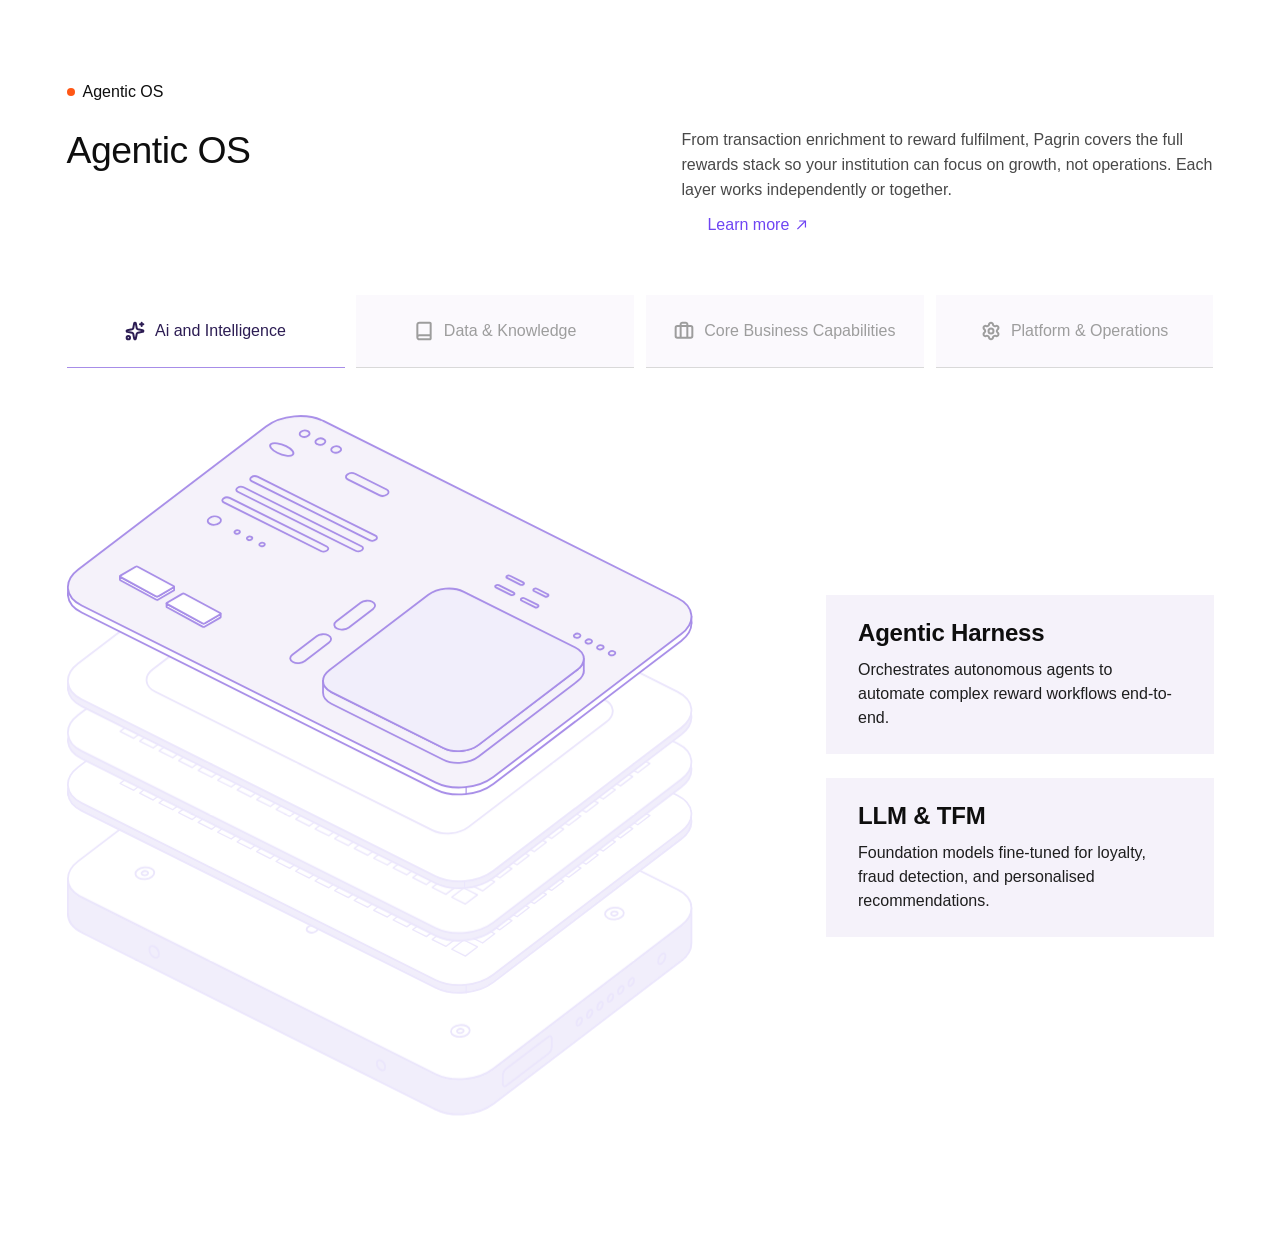
==== commit 456c6146: "Add animated Agentic OS section from Figma Builds the "Agentic OS" section from Figma frame 11651:23" ====
--- a/index.html
+++ b/index.html
@@ -42,27 +42,24 @@
         <button class="ao-tab" type="button" role="tab" id="ao-tab-0" aria-controls="ao-panel" aria-selected="true" tabindex="0">
           <span class="ao-tab__icon" aria-hidden="true"><svg viewBox="0 0 20 20" fill="none" xmlns="http://www.w3.org/2000/svg"><g clip-path="url(#ao-clip-sparkles)"><path d="M16.67 1.67V5M18.33 3.33H15M9.18 2.35C9.22 2.16 9.32 1.98 9.47 1.86C9.62 1.73 9.81 1.67 10 1.67C10.19 1.67 10.38 1.73 10.53 1.86C10.68 1.98 10.78 2.16 10.82 2.35L11.7 6.98C11.76 7.31 11.92 7.61 12.15 7.85C12.39 8.08 12.69 8.24 13.02 8.31L17.66 9.18C17.85 9.22 18.02 9.32 18.14 9.47C18.27 9.62 18.34 9.81 18.34 10C18.34 10.2 18.27 10.38 18.14 10.53C18.02 10.68 17.85 10.78 17.66 10.82L13.02 11.7C12.69 11.76 12.39 11.92 12.15 12.16C11.92 12.39 11.76 12.7 11.7 13.02L10.82 17.66C10.78 17.85 10.68 18.02 10.53 18.14C10.38 18.27 10.19 18.34 10 18.34C9.81 18.34 9.62 18.27 9.47 18.14C9.32 18.02 9.22 17.85 9.18 17.66L8.3 13.02C8.24 12.7 8.08 12.39 7.85 12.16C7.61 11.92 7.31 11.76 6.98 11.7L2.34 10.82C2.15 10.78 1.98 10.68 1.86 10.53C1.73 10.38 1.66 10.2 1.66 10C1.66 9.81 1.73 9.62 1.86 9.47C1.98 9.32 2.15 9.22 2.34 9.18L6.98 8.31C7.31 8.24 7.61 8.08 7.85 7.85C8.08 7.61 8.24 7.31 8.3 6.98L9.18 2.35ZM5 16.67C5 17.59 4.25 18.33 3.33 18.33C2.41 18.33 1.67 17.59 1.67 16.67C1.67 15.75 2.41 15 3.33 15C4.25 15 5 15.75 5 16.67Z" stroke-width="2" stroke-linecap="round"/></g><defs><clipPath id="ao-clip-sparkles"><rect width="20" height="20" fill="#fff"/></clipPath></defs></svg></span>
           Ai and Intelligence
-          <span class="ao-tab__progress" aria-hidden="true"></span>
         </button>
 
         <button class="ao-tab" type="button" role="tab" id="ao-tab-1" aria-controls="ao-panel" aria-selected="false" tabindex="-1">
           <span class="ao-tab__icon" aria-hidden="true"><svg viewBox="0 0 20 20" fill="none" xmlns="http://www.w3.org/2000/svg"><g clip-path="url(#ao-clip-book)"><path d="M3.34 16.25V3.75C3.34 3.2 3.56 2.67 3.95 2.28C4.34 1.89 4.87 1.67 5.42 1.67H15.83C16.06 1.67 16.27 1.75 16.42 1.91C16.58 2.07 16.67 2.28 16.67 2.5V17.5C16.67 17.72 16.58 17.93 16.42 18.09C16.27 18.25 16.06 18.33 15.83 18.33H5.42C4.87 18.33 4.34 18.11 3.95 17.72C3.56 17.33 3.34 16.8 3.34 16.25ZM3.34 16.25C3.34 15.7 3.56 15.17 3.95 14.78C4.34 14.39 4.87 14.17 5.42 14.17H16.67" stroke-width="2" stroke-linecap="round"/></g><defs><clipPath id="ao-clip-book"><rect width="20" height="20" fill="#fff"/></clipPath></defs></svg></span>
           Data &amp; Knowledge
-          <span class="ao-tab__progress" aria-hidden="true"></span>
         </button>
 
         <button class="ao-tab" type="button" role="tab" id="ao-tab-2" aria-controls="ao-panel" aria-selected="false" tabindex="-1">
           <span class="ao-tab__icon" aria-hidden="true"><svg viewBox="0 0 20 20" fill="none" xmlns="http://www.w3.org/2000/svg"><g clip-path="url(#ao-clip-briefcase)"><path d="M13.33 16.67V3.33C13.33 2.89 13.16 2.47 12.84 2.15C12.53 1.84 12.11 1.67 11.66 1.67H8.33C7.89 1.67 7.47 1.84 7.15 2.15C6.84 2.47 6.66 2.89 6.66 3.33V16.67M3.33 5H16.67C17.59 5 18.33 5.75 18.33 6.67V15C18.33 15.92 17.59 16.67 16.67 16.67H3.33C2.41 16.67 1.66 15.92 1.66 15V6.67C1.66 5.75 2.41 5 3.33 5Z" stroke-width="2" stroke-linecap="round"/></g><defs><clipPath id="ao-clip-briefcase"><rect width="20" height="20" fill="#fff"/></clipPath></defs></svg></span>
           Core Business Capabilities
-          <span class="ao-tab__progress" aria-hidden="true"></span>
         </button>
 
         <button class="ao-tab" type="button" role="tab" id="ao-tab-3" aria-controls="ao-panel" aria-selected="false" tabindex="-1">
           <span class="ao-tab__icon" aria-hidden="true"><svg viewBox="0 0 20 20" fill="none" xmlns="http://www.w3.org/2000/svg"><g clip-path="url(#ao-clip-settings)"><path d="M8.06 3.45C8.1 2.96 8.33 2.52 8.69 2.19C9.05 1.86 9.51 1.68 10 1.68C10.48 1.68 10.95 1.86 11.31 2.19C11.67 2.52 11.89 2.96 11.94 3.45C11.97 3.76 12.07 4.06 12.24 4.32C12.41 4.59 12.64 4.81 12.91 4.96C13.18 5.12 13.48 5.21 13.8 5.22C14.11 5.24 14.42 5.18 14.71 5.04C15.15 4.84 15.65 4.81 16.11 4.96C16.57 5.11 16.96 5.42 17.2 5.84C17.44 6.26 17.52 6.76 17.42 7.23C17.32 7.7 17.04 8.12 16.65 8.4C16.39 8.58 16.18 8.82 16.04 9.1C15.89 9.38 15.82 9.69 15.82 10C15.82 10.31 15.89 10.62 16.04 10.9C16.18 11.18 16.39 11.42 16.65 11.6C17.04 11.88 17.32 12.3 17.42 12.77C17.52 13.24 17.44 13.74 17.2 14.16C16.96 14.58 16.57 14.89 16.11 15.04C15.65 15.19 15.15 15.16 14.71 14.96C14.42 14.83 14.11 14.76 13.8 14.78C13.48 14.79 13.18 14.88 12.91 15.04C12.64 15.19 12.41 15.41 12.24 15.68C12.07 15.94 11.97 16.24 11.94 16.55C11.89 17.04 11.67 17.48 11.31 17.81C10.95 18.14 10.48 18.32 10 18.32C9.51 18.32 9.05 18.14 8.69 17.81C8.33 17.48 8.1 17.04 8.06 16.55C8.03 16.24 7.93 15.94 7.76 15.68C7.59 15.41 7.36 15.19 7.09 15.04C6.82 14.88 6.51 14.79 6.2 14.78C5.89 14.76 5.58 14.82 5.29 14.96C4.85 15.16 4.35 15.19 3.89 15.04C3.43 14.89 3.04 14.58 2.8 14.16C2.55 13.74 2.48 13.24 2.58 12.77C2.68 12.3 2.96 11.88 3.35 11.6C3.61 11.42 3.82 11.18 3.96 10.9C4.1 10.62 4.18 10.31 4.18 10C4.18 9.69 4.1 9.38 3.96 9.1C3.82 8.82 3.61 8.58 3.35 8.4C2.96 8.12 2.68 7.7 2.58 7.23C2.48 6.76 2.56 6.26 2.8 5.84C3.04 5.43 3.43 5.11 3.89 4.96C4.35 4.82 4.85 4.84 5.29 5.04C5.57 5.18 5.89 5.24 6.2 5.22C6.51 5.21 6.82 5.12 7.09 4.96C7.36 4.81 7.59 4.59 7.76 4.32C7.93 4.06 8.03 3.76 8.06 3.45M12.5 10C12.5 11.38 11.38 12.5 10 12.5C8.62 12.5 7.5 11.38 7.5 10C7.5 8.62 8.62 7.5 10 7.5C11.38 7.5 12.5 8.62 12.5 10Z" stroke-width="2" stroke-linecap="round"/></g><defs><clipPath id="ao-clip-settings"><rect width="20" height="20" fill="#fff"/></clipPath></defs></svg></span>
           Platform &amp; Operations
-          <span class="ao-tab__progress" aria-hidden="true"></span>
         </button>
 
+        <span class="ao__tab-line" aria-hidden="true"></span>
       </div>
 
       <div class="ao__panel" id="ao-panel" role="tabpanel" aria-labelledby="ao-tab-0" tabindex="0">
@@ -79,7 +76,7 @@
         </div>
 
         <!-- Populated from CONFIG.layers by js/agentic-os.js -->
-        <div class="ao__cards"></div>
+        <div class="ao__cards" aria-live="polite"></div>
 
       </div>
 
--- a/css/agentic-os.css
+++ b/css/agentic-os.css
@@ -38,9 +38,6 @@
   /* rhythm */
   --ao-gutter: clamp(20px, 5.2vw, 100px);
   --ao-rail:   188px;
-
-  /* how long each layer holds before the next one takes over */
-  --ao-dwell:  8s;
 
   background: var(--ao-bg);
   color: var(--ao-ink);
@@ -187,35 +184,15 @@
   outline-offset: -2px;
 }
 
-/* The selected tab's rule doubles as the dwell timer: it fills left to right
-   over --ao-dwell, and when it lands the next tab takes over. The 1px grey
-   border under every tab is the track it fills along. */
-.ao-tab__progress {
+/* the purple rule that slides between tabs */
+.ao__tab-line {
   position: absolute;
   left: 0;
-  bottom: -1px;          /* sits exactly on the tab's own bottom border */
+  bottom: 0;
   height: 1px;
   width: 0;
   background: var(--ao-purple-300);
   pointer-events: none;
-  animation: ao-tab-fill var(--ao-dwell) linear forwards;
-  animation-play-state: paused;
-  animation-name: none;
-}
-
-.ao-tab[aria-selected='true'] .ao-tab__progress {
-  animation-name: ao-tab-fill;
-  animation-play-state: running;
-}
-
-/* Paused while the visitor is reading: pointer over the tabs or the
-   illustration, keyboard focus inside the section, the section scrolled out of
-   view, or the browser tab in the background. */
-.agentic-os[data-paused='true'] .ao-tab__progress { animation-play-state: paused; }
-
-@keyframes ao-tab-fill {
-  from { width: 0; }
-  to   { width: 100%; }
 }
 
 /* ---------- panel: stack + copy -------------------------------------- */
@@ -353,6 +330,10 @@
 
 @media (max-width: 860px) {
   .ao__tabs { grid-template-columns: repeat(2, minmax(0, 1fr)); }
+  /* a rule that slides across two rows reads as a glitch — hide it and
+     let the per-tab border carry the state */
+  .ao__tab-line { display: none; }
+  .ao-tab[aria-selected='true'] { border-bottom-color: var(--ao-purple-300); }
 }
 
 @media (max-width: 560px) {
@@ -369,8 +350,4 @@
     animation-iteration-count: 1 !important;
     transition-duration: .001ms !important;
   }
-  /* No autoplay at all here. The rule is simply drawn full width under the
-     selected tab, which is how the Figma frame shows it. */
-  .ao-tab__progress { animation: none !important; }
-  .ao-tab[aria-selected='true'] .ao-tab__progress { width: 100%; }
-}
+}
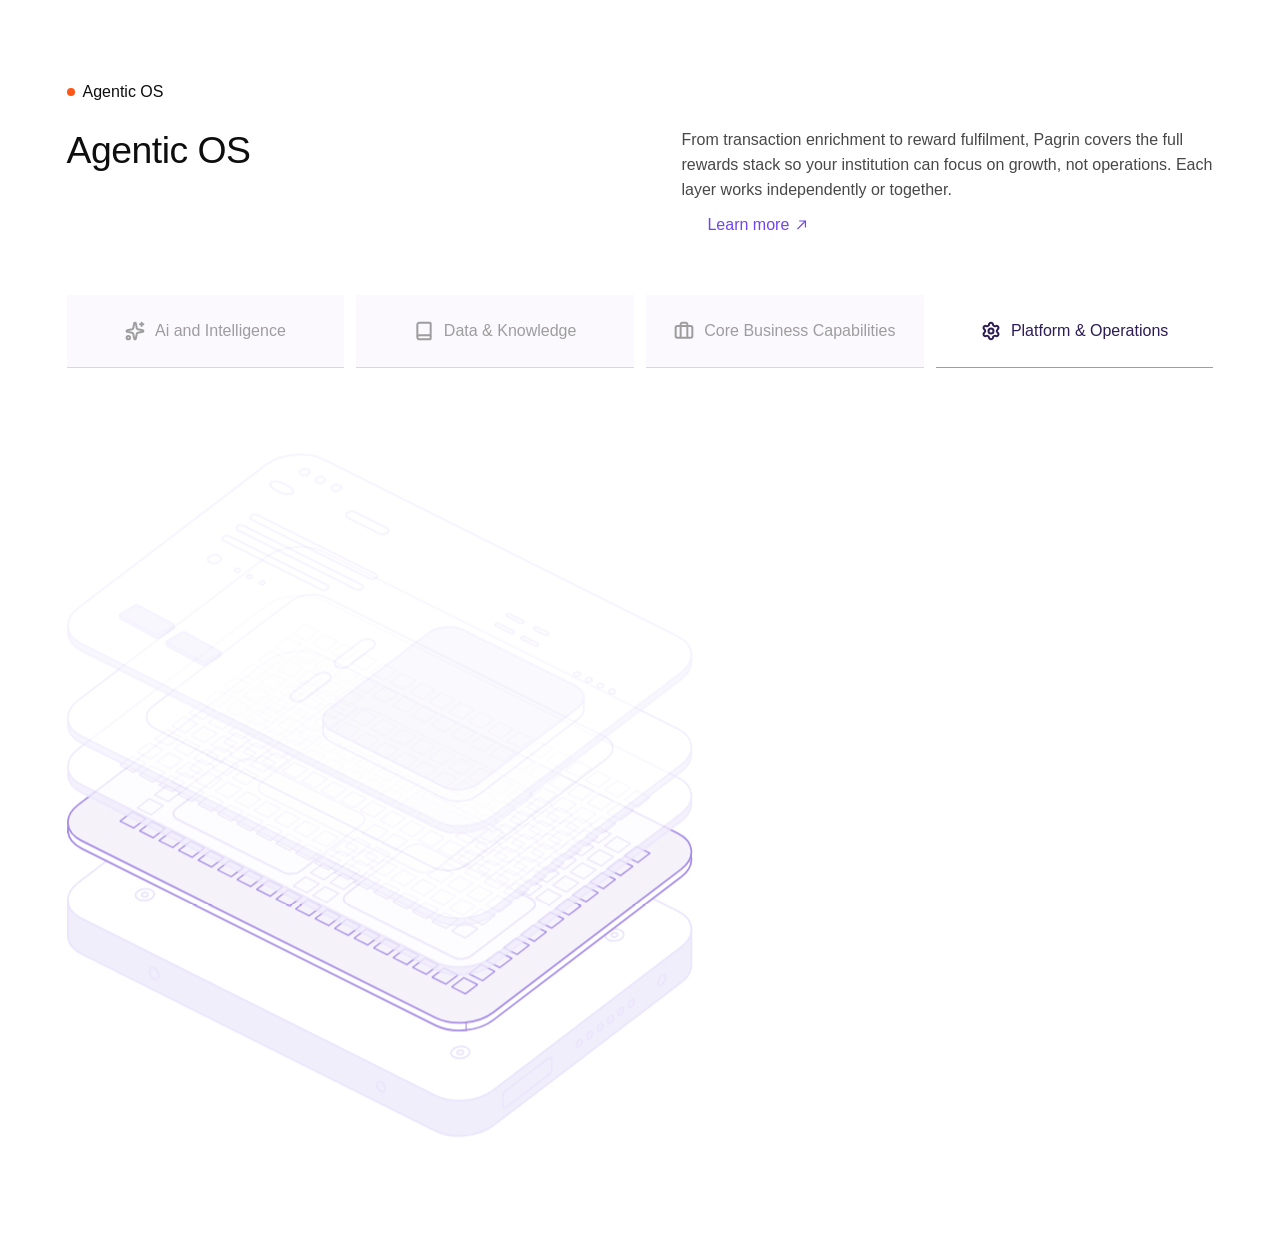
==== commit 4ccbb343: "Merge pull request #1 from ibrahimweng/claude/pagrin-os-layer-animations-eex1e3 Add the animated Age" ====
--- a/index.html
+++ b/index.html
@@ -42,24 +42,27 @@
         <button class="ao-tab" type="button" role="tab" id="ao-tab-0" aria-controls="ao-panel" aria-selected="true" tabindex="0">
           <span class="ao-tab__icon" aria-hidden="true"><svg viewBox="0 0 20 20" fill="none" xmlns="http://www.w3.org/2000/svg"><g clip-path="url(#ao-clip-sparkles)"><path d="M16.67 1.67V5M18.33 3.33H15M9.18 2.35C9.22 2.16 9.32 1.98 9.47 1.86C9.62 1.73 9.81 1.67 10 1.67C10.19 1.67 10.38 1.73 10.53 1.86C10.68 1.98 10.78 2.16 10.82 2.35L11.7 6.98C11.76 7.31 11.92 7.61 12.15 7.85C12.39 8.08 12.69 8.24 13.02 8.31L17.66 9.18C17.85 9.22 18.02 9.32 18.14 9.47C18.27 9.62 18.34 9.81 18.34 10C18.34 10.2 18.27 10.38 18.14 10.53C18.02 10.68 17.85 10.78 17.66 10.82L13.02 11.7C12.69 11.76 12.39 11.92 12.15 12.16C11.92 12.39 11.76 12.7 11.7 13.02L10.82 17.66C10.78 17.85 10.68 18.02 10.53 18.14C10.38 18.27 10.19 18.34 10 18.34C9.81 18.34 9.62 18.27 9.47 18.14C9.32 18.02 9.22 17.85 9.18 17.66L8.3 13.02C8.24 12.7 8.08 12.39 7.85 12.16C7.61 11.92 7.31 11.76 6.98 11.7L2.34 10.82C2.15 10.78 1.98 10.68 1.86 10.53C1.73 10.38 1.66 10.2 1.66 10C1.66 9.81 1.73 9.62 1.86 9.47C1.98 9.32 2.15 9.22 2.34 9.18L6.98 8.31C7.31 8.24 7.61 8.08 7.85 7.85C8.08 7.61 8.24 7.31 8.3 6.98L9.18 2.35ZM5 16.67C5 17.59 4.25 18.33 3.33 18.33C2.41 18.33 1.67 17.59 1.67 16.67C1.67 15.75 2.41 15 3.33 15C4.25 15 5 15.75 5 16.67Z" stroke-width="2" stroke-linecap="round"/></g><defs><clipPath id="ao-clip-sparkles"><rect width="20" height="20" fill="#fff"/></clipPath></defs></svg></span>
           Ai and Intelligence
+          <span class="ao-tab__progress" aria-hidden="true"></span>
         </button>
 
         <button class="ao-tab" type="button" role="tab" id="ao-tab-1" aria-controls="ao-panel" aria-selected="false" tabindex="-1">
           <span class="ao-tab__icon" aria-hidden="true"><svg viewBox="0 0 20 20" fill="none" xmlns="http://www.w3.org/2000/svg"><g clip-path="url(#ao-clip-book)"><path d="M3.34 16.25V3.75C3.34 3.2 3.56 2.67 3.95 2.28C4.34 1.89 4.87 1.67 5.42 1.67H15.83C16.06 1.67 16.27 1.75 16.42 1.91C16.58 2.07 16.67 2.28 16.67 2.5V17.5C16.67 17.72 16.58 17.93 16.42 18.09C16.27 18.25 16.06 18.33 15.83 18.33H5.42C4.87 18.33 4.34 18.11 3.95 17.72C3.56 17.33 3.34 16.8 3.34 16.25ZM3.34 16.25C3.34 15.7 3.56 15.17 3.95 14.78C4.34 14.39 4.87 14.17 5.42 14.17H16.67" stroke-width="2" stroke-linecap="round"/></g><defs><clipPath id="ao-clip-book"><rect width="20" height="20" fill="#fff"/></clipPath></defs></svg></span>
           Data &amp; Knowledge
+          <span class="ao-tab__progress" aria-hidden="true"></span>
         </button>
 
         <button class="ao-tab" type="button" role="tab" id="ao-tab-2" aria-controls="ao-panel" aria-selected="false" tabindex="-1">
           <span class="ao-tab__icon" aria-hidden="true"><svg viewBox="0 0 20 20" fill="none" xmlns="http://www.w3.org/2000/svg"><g clip-path="url(#ao-clip-briefcase)"><path d="M13.33 16.67V3.33C13.33 2.89 13.16 2.47 12.84 2.15C12.53 1.84 12.11 1.67 11.66 1.67H8.33C7.89 1.67 7.47 1.84 7.15 2.15C6.84 2.47 6.66 2.89 6.66 3.33V16.67M3.33 5H16.67C17.59 5 18.33 5.75 18.33 6.67V15C18.33 15.92 17.59 16.67 16.67 16.67H3.33C2.41 16.67 1.66 15.92 1.66 15V6.67C1.66 5.75 2.41 5 3.33 5Z" stroke-width="2" stroke-linecap="round"/></g><defs><clipPath id="ao-clip-briefcase"><rect width="20" height="20" fill="#fff"/></clipPath></defs></svg></span>
           Core Business Capabilities
+          <span class="ao-tab__progress" aria-hidden="true"></span>
         </button>
 
         <button class="ao-tab" type="button" role="tab" id="ao-tab-3" aria-controls="ao-panel" aria-selected="false" tabindex="-1">
           <span class="ao-tab__icon" aria-hidden="true"><svg viewBox="0 0 20 20" fill="none" xmlns="http://www.w3.org/2000/svg"><g clip-path="url(#ao-clip-settings)"><path d="M8.06 3.45C8.1 2.96 8.33 2.52 8.69 2.19C9.05 1.86 9.51 1.68 10 1.68C10.48 1.68 10.95 1.86 11.31 2.19C11.67 2.52 11.89 2.96 11.94 3.45C11.97 3.76 12.07 4.06 12.24 4.32C12.41 4.59 12.64 4.81 12.91 4.96C13.18 5.12 13.48 5.21 13.8 5.22C14.11 5.24 14.42 5.18 14.71 5.04C15.15 4.84 15.65 4.81 16.11 4.96C16.57 5.11 16.96 5.42 17.2 5.84C17.44 6.26 17.52 6.76 17.42 7.23C17.32 7.7 17.04 8.12 16.65 8.4C16.39 8.58 16.18 8.82 16.04 9.1C15.89 9.38 15.82 9.69 15.82 10C15.82 10.31 15.89 10.62 16.04 10.9C16.18 11.18 16.39 11.42 16.65 11.6C17.04 11.88 17.32 12.3 17.42 12.77C17.52 13.24 17.44 13.74 17.2 14.16C16.96 14.58 16.57 14.89 16.11 15.04C15.65 15.19 15.15 15.16 14.71 14.96C14.42 14.83 14.11 14.76 13.8 14.78C13.48 14.79 13.18 14.88 12.91 15.04C12.64 15.19 12.41 15.41 12.24 15.68C12.07 15.94 11.97 16.24 11.94 16.55C11.89 17.04 11.67 17.48 11.31 17.81C10.95 18.14 10.48 18.32 10 18.32C9.51 18.32 9.05 18.14 8.69 17.81C8.33 17.48 8.1 17.04 8.06 16.55C8.03 16.24 7.93 15.94 7.76 15.68C7.59 15.41 7.36 15.19 7.09 15.04C6.82 14.88 6.51 14.79 6.2 14.78C5.89 14.76 5.58 14.82 5.29 14.96C4.85 15.16 4.35 15.19 3.89 15.04C3.43 14.89 3.04 14.58 2.8 14.16C2.55 13.74 2.48 13.24 2.58 12.77C2.68 12.3 2.96 11.88 3.35 11.6C3.61 11.42 3.82 11.18 3.96 10.9C4.1 10.62 4.18 10.31 4.18 10C4.18 9.69 4.1 9.38 3.96 9.1C3.82 8.82 3.61 8.58 3.35 8.4C2.96 8.12 2.68 7.7 2.58 7.23C2.48 6.76 2.56 6.26 2.8 5.84C3.04 5.43 3.43 5.11 3.89 4.96C4.35 4.82 4.85 4.84 5.29 5.04C5.57 5.18 5.89 5.24 6.2 5.22C6.51 5.21 6.82 5.12 7.09 4.96C7.36 4.81 7.59 4.59 7.76 4.32C7.93 4.06 8.03 3.76 8.06 3.45M12.5 10C12.5 11.38 11.38 12.5 10 12.5C8.62 12.5 7.5 11.38 7.5 10C7.5 8.62 8.62 7.5 10 7.5C11.38 7.5 12.5 8.62 12.5 10Z" stroke-width="2" stroke-linecap="round"/></g><defs><clipPath id="ao-clip-settings"><rect width="20" height="20" fill="#fff"/></clipPath></defs></svg></span>
           Platform &amp; Operations
+          <span class="ao-tab__progress" aria-hidden="true"></span>
         </button>
 
-        <span class="ao__tab-line" aria-hidden="true"></span>
       </div>
 
       <div class="ao__panel" id="ao-panel" role="tabpanel" aria-labelledby="ao-tab-0" tabindex="0">
@@ -76,7 +79,7 @@
         </div>
 
         <!-- Populated from CONFIG.layers by js/agentic-os.js -->
-        <div class="ao__cards" aria-live="polite"></div>
+        <div class="ao__cards"></div>
 
       </div>
 
--- a/css/agentic-os.css
+++ b/css/agentic-os.css
@@ -38,6 +38,9 @@
   /* rhythm */
   --ao-gutter: clamp(20px, 5.2vw, 100px);
   --ao-rail:   188px;
+
+  /* how long each layer holds before the next one takes over */
+  --ao-dwell:  8s;
 
   background: var(--ao-bg);
   color: var(--ao-ink);
@@ -184,15 +187,35 @@
   outline-offset: -2px;
 }
 
-/* the purple rule that slides between tabs */
-.ao__tab-line {
+/* The selected tab's rule doubles as the dwell timer: it fills left to right
+   over --ao-dwell, and when it lands the next tab takes over. The 1px grey
+   border under every tab is the track it fills along. */
+.ao-tab__progress {
   position: absolute;
   left: 0;
-  bottom: 0;
+  bottom: -1px;          /* sits exactly on the tab's own bottom border */
   height: 1px;
   width: 0;
   background: var(--ao-purple-300);
   pointer-events: none;
+  animation: ao-tab-fill var(--ao-dwell) linear forwards;
+  animation-play-state: paused;
+  animation-name: none;
+}
+
+.ao-tab[aria-selected='true'] .ao-tab__progress {
+  animation-name: ao-tab-fill;
+  animation-play-state: running;
+}
+
+/* Paused while the visitor is reading: pointer over the tabs or the
+   illustration, keyboard focus inside the section, the section scrolled out of
+   view, or the browser tab in the background. */
+.agentic-os[data-paused='true'] .ao-tab__progress { animation-play-state: paused; }
+
+@keyframes ao-tab-fill {
+  from { width: 0; }
+  to   { width: 100%; }
 }
 
 /* ---------- panel: stack + copy -------------------------------------- */
@@ -330,10 +353,6 @@
 
 @media (max-width: 860px) {
   .ao__tabs { grid-template-columns: repeat(2, minmax(0, 1fr)); }
-  /* a rule that slides across two rows reads as a glitch — hide it and
-     let the per-tab border carry the state */
-  .ao__tab-line { display: none; }
-  .ao-tab[aria-selected='true'] { border-bottom-color: var(--ao-purple-300); }
 }
 
 @media (max-width: 560px) {
@@ -350,4 +369,8 @@
     animation-iteration-count: 1 !important;
     transition-duration: .001ms !important;
   }
-}
+  /* No autoplay at all here. The rule is simply drawn full width under the
+     selected tab, which is how the Figma frame shows it. */
+  .ao-tab__progress { animation: none !important; }
+  .ao-tab[aria-selected='true'] .ao-tab__progress { width: 100%; }
+}
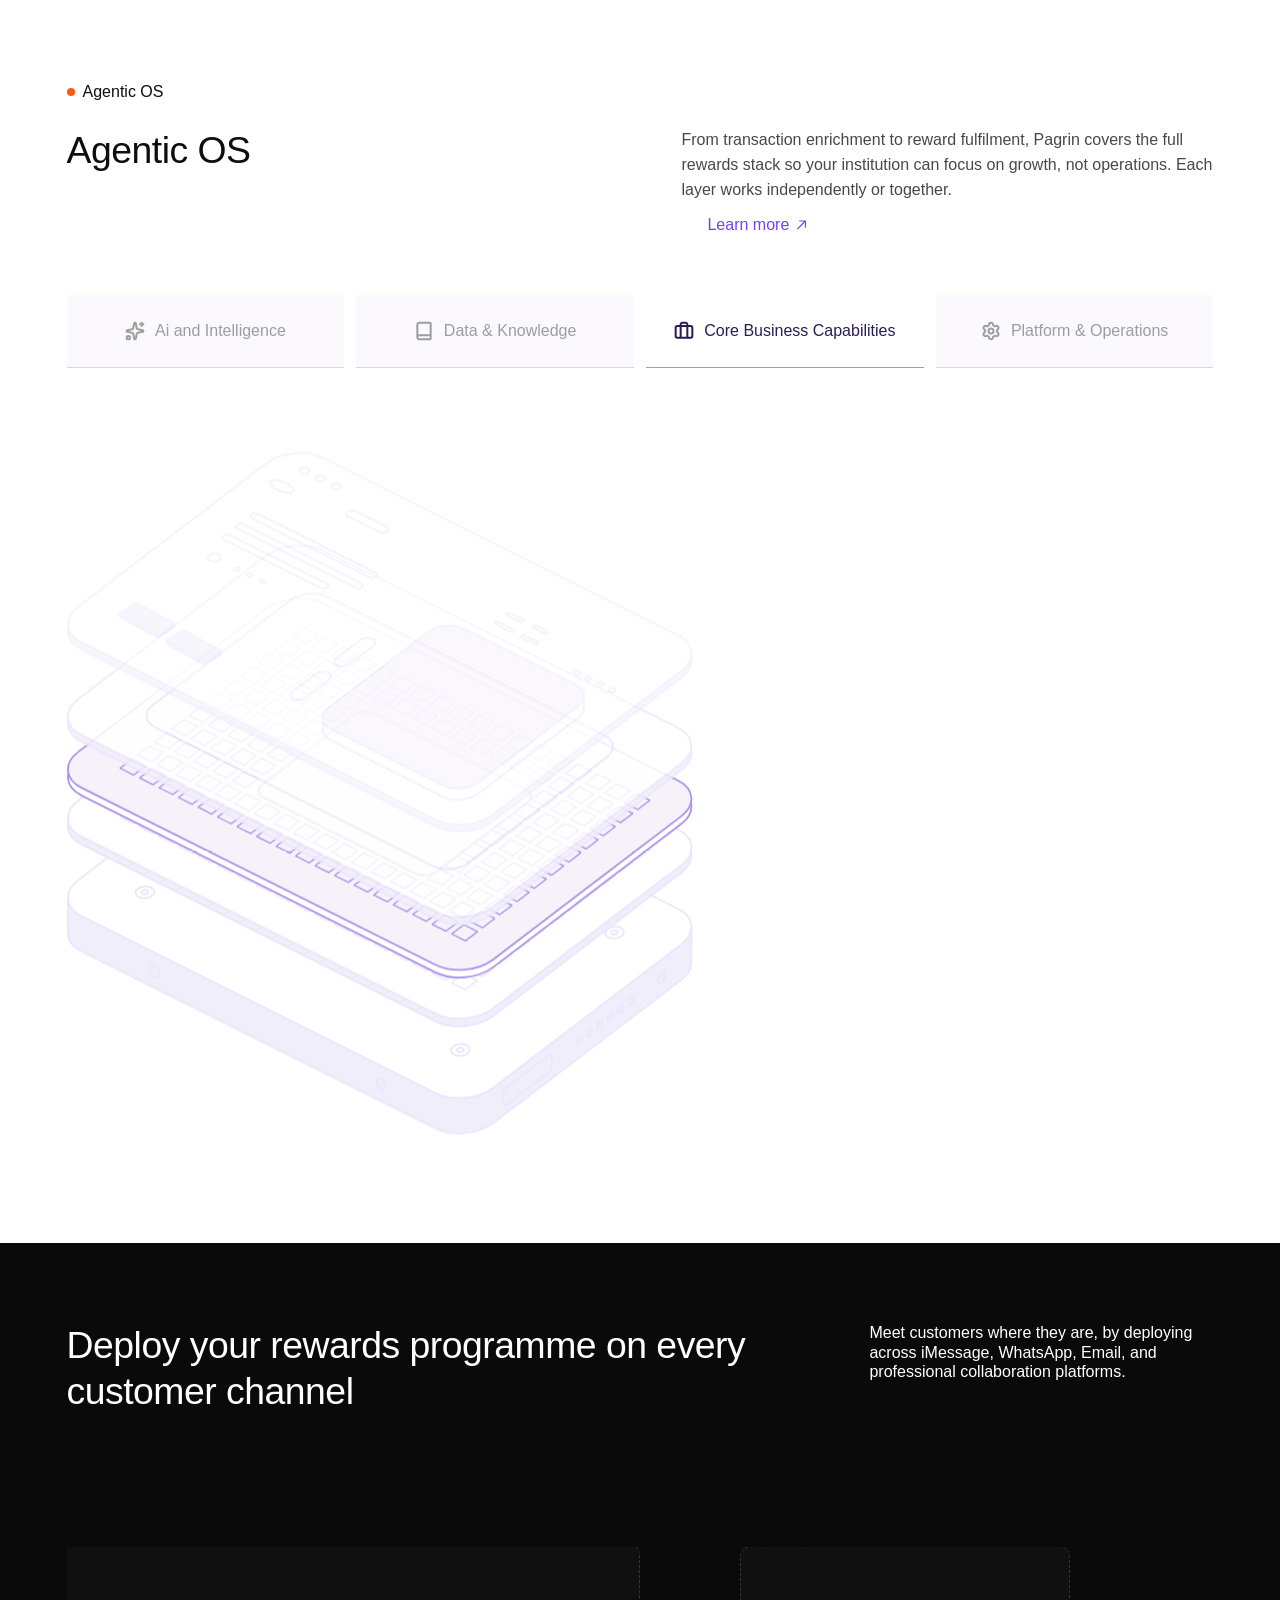
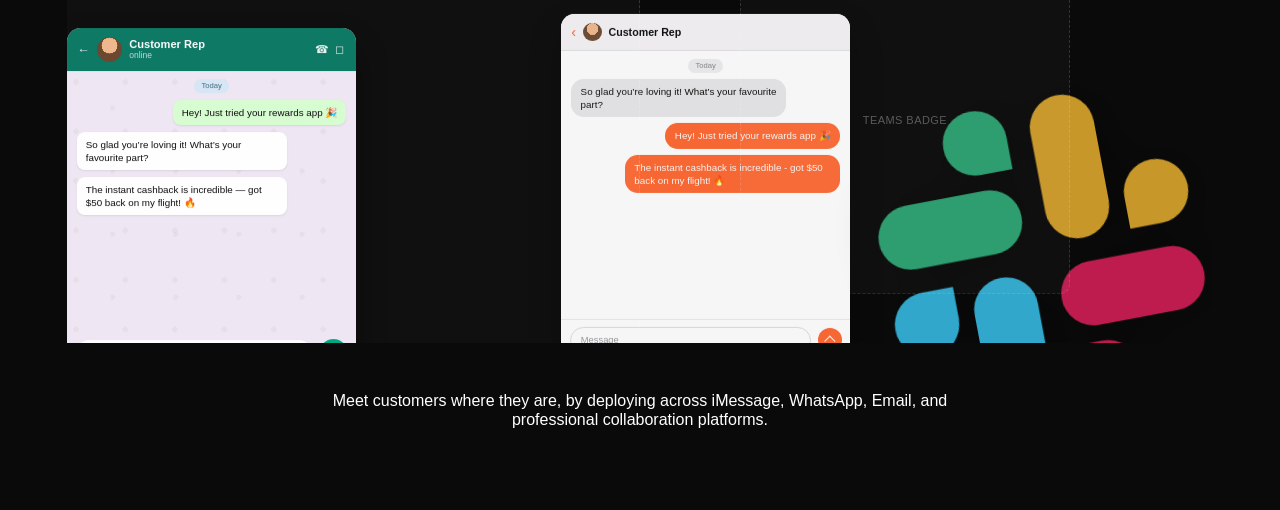
==== commit 618d0246: "Add the customer channels section Builds the second landing page section from Figma frame 11968:3355" ====
--- a/index.html
+++ b/index.html
@@ -5,6 +5,7 @@
 <meta name="viewport" content="width=device-width, initial-scale=1">
 <title>Pagrin — Agentic OS</title>
 <link rel="stylesheet" href="css/agentic-os.css">
+<link rel="stylesheet" href="css/channels.css">
 <style>
   /* Demo page chrome only — not part of the section. */
   html, body { margin: 0; padding: 0; background: #fff; }
@@ -87,7 +88,40 @@
   </div>
 </section>
 
+<!-- ==========================================================================
+     Customer channels — drop-in section
+     Requires: css/channels.css, js/channels.js, GSAP 3 (optional).
+     The five assets and all card copy live in CHANNELS in js/channels.js.
+     ========================================================================== -->
+
+<section class="channels" aria-labelledby="ch-title">
+  <div class="ch__inner">
+
+    <div class="ch__head">
+      <h2 class="ch__title" id="ch-title">Deploy your rewards programme on every customer channel</h2>
+      <p class="ch__sub">Meet customers where they are, by deploying across iMessage, WhatsApp, Email, and professional collaboration platforms.</p>
+    </div>
+
+    <!-- Desktop collage. .ch-stage clips along its bottom edge as the Figma
+         frame does; a chosen asset is moved into .ch__raised so it can rise
+         above the top edge. Both are filled from CHANNELS. -->
+    <div class="ch__collage">
+      <div class="ch-stage"></div>
+      <div class="ch__raised"></div>
+      <div class="ch-card" hidden></div>
+    </div>
+
+    <!-- Below 900px the collage is replaced by this rail, per the mobile
+         design: one card per channel, already open, scrolled sideways. -->
+    <div class="ch__rail"></div>
+
+    <p class="ch__caption">Meet customers where they are, by deploying across iMessage, WhatsApp, Email, and professional collaboration platforms.</p>
+
+  </div>
+</section>
+
 <script src="https://cdnjs.cloudflare.com/ajax/libs/gsap/3.12.5/gsap.min.js"></script>
 <script src="js/agentic-os.js"></script>
+<script src="js/channels.js"></script>
 </body>
 </html>
--- a/css/channels.css
+++ b/css/channels.css
@@ -0,0 +1,574 @@
+/* ==========================================================================
+   Pagrin — Customer channels section
+   Design: Figma frame 11968:3355, component set 12360:9721
+           (variants: Default / whatsapp / gmail), mobile 12453:10620
+
+   Geometry below is in the Figma stage's own units: a 1344 x 464 box.
+   Every asset is placed as a percentage of that box, so the whole collage
+   scales with the viewport and keeps the design's exact composition.
+   ========================================================================== */
+
+.channels {
+  --ch-bg:        #0a0a0a;
+  --ch-ink:       #ffffff;
+  --ch-yellow:    #ffcc0d;
+  --ch-yellow-ink:#0e0e12;
+  --ch-red:       #e5362b;
+
+  --ch-font: -apple-system, BlinkMacSystemFont, 'SF Pro Text', 'Segoe UI',
+             Roboto, Helvetica, Arial, sans-serif;
+
+  --ch-gutter: clamp(20px, 5.2vw, 100px);
+
+  /* the collage's design width, used to scale everything inside it */
+  --ch-stage-w: 1344;
+  --ch-stage-h: 464;
+
+  background: var(--ch-bg);
+  color: var(--ch-ink);
+  font-family: var(--ch-font);
+  padding: clamp(64px, 6.25vw, 120px) var(--ch-gutter);
+  -webkit-font-smoothing: antialiased;
+  overflow: hidden;
+}
+
+.channels *,
+.channels *::before,
+.channels *::after { box-sizing: border-box; }
+
+.ch__inner { max-width: 1344px; margin-inline: auto; }
+
+/* ---------- heading -------------------------------------------------- */
+
+.ch__head {
+  display: grid;
+  grid-template-columns: minmax(0, 800px) minmax(0, 344px);
+  justify-content: space-between;
+  gap: clamp(24px, 4vw, 56px);
+  align-items: start;
+}
+
+.ch__title {
+  margin: 0;
+  font-size: clamp(32px, 2.92vw, 56px);
+  line-height: 1.2143;          /* 68 / 56 */
+  letter-spacing: -0.5px;
+  font-weight: 500;
+}
+
+.ch__sub {
+  margin: 0;
+  font-size: clamp(16px, 1.04vw, 20px);
+  line-height: 1.2;             /* 24 / 20 */
+  font-weight: 500;
+}
+
+/* ---------- collage -------------------------------------------------- */
+
+.ch__collage {
+  position: relative;
+  margin-top: clamp(48px, 10.4vw, 200px);
+}
+
+/* The stage clips its assets along the bottom, exactly as the Figma frame
+   does. A selected asset has to rise above that edge, so it is moved into
+   .ch__raised, which sits over the stage and does not clip. Both boxes are
+   the same size and position, so the swap is invisible. */
+.ch-stage,
+.ch__raised {
+  position: relative;
+  width: 100%;
+  aspect-ratio: var(--ch-stage-w) / var(--ch-stage-h);
+}
+
+.ch-stage { overflow: hidden; }
+
+.ch__raised {
+  position: absolute;
+  inset: 0;
+  overflow: visible;
+  pointer-events: none;
+}
+.ch__raised .ch-asset { pointer-events: auto; }
+
+/* -- an asset -- */
+
+.ch-asset {
+  position: absolute;
+  padding: 0;
+  border: 0;
+  background: none;
+  cursor: pointer;
+  transform-origin: 50% 50%;
+  /* left / top / width / z-index and the resting rotation are set inline
+     from the CHANNELS config, so the collage stays data-driven */
+}
+
+.ch-asset:focus-visible {
+  outline: 2px solid var(--ch-yellow);
+  outline-offset: 6px;
+  border-radius: 4px;
+}
+
+.ch-asset__inner {
+  display: block;
+  width: 100%;
+  transform-origin: 50% 50%;
+}
+
+/* everything that is not the selected asset steps back */
+.ch-asset[data-dim='true'] .ch-asset__inner { filter: brightness(0.42) saturate(0.8); }
+.ch-asset__inner { transition: filter .5s ease; }
+
+.ch-asset img {
+  display: block;
+  width: 100%;
+  height: auto;
+  border-radius: 2px;
+}
+
+/* Until the two photographs are added the section still composes correctly:
+   the slot keeps its exact aspect ratio and shows a neutral placeholder. */
+.ch-photo {
+  width: 100%;
+  aspect-ratio: var(--ph-w, 1) / var(--ph-h, 1);
+  background: rgba(255, 255, 255, .03);
+  border: 1px dashed rgba(255, 255, 255, .16);
+  border-radius: 10px;
+  display: grid;
+  place-items: center;
+  font-size: 11px;
+  letter-spacing: .04em;
+  text-transform: uppercase;
+  color: rgba(255, 255, 255, .34);
+}
+.ch-photo img { border-radius: 10px; }
+
+/* ---------- the detail card ------------------------------------------ */
+
+.ch-card {
+  position: absolute;
+  width: 304px;
+  display: flex;
+  flex-direction: column;
+  gap: 8px;
+  z-index: 60;
+}
+
+.ch-card[hidden] { display: none; }
+
+.ch-card__body {
+  background: var(--accent, #2b50e8);
+  border-radius: 18px;
+  padding: 15px 18px 16px;
+  display: flex;
+  flex-direction: column;
+  gap: 12px;
+  box-shadow: 0 18px 44px -10px var(--accent-shadow, rgba(18, 36, 128, .5));
+}
+
+.ch-card__row {
+  display: flex;
+  align-items: center;
+  gap: 7px;
+  font-size: 10px;
+  line-height: 16px;
+}
+.ch-card__row .sp { flex: 1 0 0; min-width: 1px; }
+
+.ch-card__dot {
+  width: 7px;
+  height: 7px;
+  border-radius: 999px;
+  background: #6ef08a;
+  flex: none;
+}
+.ch-card__dot--sm { width: 6px; height: 6px; }
+
+.ch-card__label   { color: rgba(255, 255, 255, .72); }
+.ch-card__count   { color: rgba(255, 255, 255, .42); }
+.ch-card__api     { color: rgba(255, 255, 255, .6); }
+.ch-card__live    { color: rgba(255, 255, 255, .85); }
+
+.ch-card__title {
+  margin: 0;
+  font-size: 20px;
+  line-height: 24px;
+  font-weight: 600;
+  color: #fff;
+}
+
+.ch-card__body-text {
+  margin: 0;
+  font-size: 12px;
+  line-height: 20px;
+  color: rgba(255, 255, 255, .9);
+}
+
+.ch-card__rule { height: 1px; background: rgba(255, 255, 255, .16); }
+
+.ch-card__kicker {
+  font-size: 9px;
+  line-height: 12px;
+  color: rgba(255, 255, 255, .5);
+}
+
+.ch-card__points {
+  margin: 0;
+  padding: 0;
+  list-style: none;
+  display: flex;
+  flex-direction: column;
+  gap: 6px;
+}
+
+.ch-card__points li {
+  display: flex;
+  align-items: center;
+  gap: 8px;
+  font-size: 10px;
+  line-height: 16px;
+  color: rgba(255, 255, 255, .92);
+}
+.ch-card__points svg { flex: none; width: 13px; height: 13px; }
+
+.ch-card__actions {
+  display: flex;
+  align-items: center;
+  gap: 8px;
+}
+
+.ch-more {
+  display: inline-flex;
+  align-items: center;
+  gap: 8px;
+  padding: 11px 14px 11px 16px;
+  border-radius: 12px;
+  background: var(--ch-yellow);
+  color: var(--ch-yellow-ink);
+  font-size: 12px;
+  line-height: 16px;
+  font-weight: 600;
+  text-decoration: none;
+}
+.ch-more svg { width: 15px; height: 15px; }
+.ch-more:hover { filter: brightness(1.06); }
+
+.ch-close {
+  width: 44px;
+  height: 44px;
+  flex: none;
+  margin-left: auto;
+  border: 0;
+  border-radius: 999px;
+  background: var(--ch-red);
+  color: #fff;
+  cursor: pointer;
+  display: grid;
+  place-items: center;
+  box-shadow: 0 6px 16px -4px rgba(128, 15, 10, .45);
+}
+.ch-close svg { width: 18px; height: 18px; }
+.ch-close:hover { filter: brightness(1.08); }
+.ch-close:focus-visible { outline: 2px solid #fff; outline-offset: 2px; }
+
+/* ---------- caption --------------------------------------------------- */
+
+.ch__caption {
+  margin: 48px auto 0;
+  max-width: 703px;
+  text-align: center;
+  font-size: clamp(16px, 1.04vw, 20px);
+  line-height: 1.2;
+  font-weight: 500;
+}
+
+/* ---------- mobile rail ---------------------------------------------- */
+
+.ch__rail { display: none; }
+
+@media (max-width: 900px) {
+  .ch__head { grid-template-columns: minmax(0, 1fr); }
+  .ch__collage { display: none; }
+
+  /* The mobile design is a horizontal rail of cards, each carrying its own
+     asset above the copy, so nothing overlaps and nothing needs selecting. */
+  .ch__rail {
+    display: grid;
+    grid-auto-flow: column;
+    grid-auto-columns: 78%;
+    gap: 16px;
+    margin-top: 40px;
+    overflow-x: auto;
+    scroll-snap-type: x mandatory;
+    scroll-padding-inline: var(--ch-gutter);
+    padding-bottom: 8px;
+    /* bleed to the screen edges so the next card peeks in */
+    margin-inline: calc(var(--ch-gutter) * -1);
+    padding-inline: var(--ch-gutter);
+    scrollbar-width: none;
+  }
+  .ch__rail::-webkit-scrollbar { display: none; }
+
+  .ch-railcard {
+    scroll-snap-align: start;
+    background: #141416;
+    border-radius: 16px;
+    overflow: hidden;
+    display: flex;
+    flex-direction: column;
+  }
+
+  .ch-railcard__art {
+    height: 132px;
+    overflow: hidden;
+    display: grid;
+    /* top-aligned so the chat header shows, as in the mobile design */
+    place-items: start center;
+    background: #1b1b1f;
+  }
+  .ch-railcard__art > * { width: 100%; }
+
+  .ch-railcard__inner { padding: 16px; display: flex; flex-direction: column; gap: 10px; }
+
+  .ch-railcard__head {
+    display: flex;
+    align-items: center;
+    gap: 8px;
+  }
+  .ch-railcard__head h3 {
+    margin: 0;
+    font-size: 20px;
+    line-height: 24px;
+    font-weight: 600;
+  }
+  .ch-railcard__head .sp { flex: 1 0 0; }
+
+  .ch-railcard__body {
+    margin: 0;
+    font-size: 13px;
+    line-height: 20px;
+    color: rgba(255, 255, 255, .78);
+  }
+
+  .ch-railcard .ch-card__points li { font-size: 11px; }
+  .ch-railcard .ch-card__points svg { color: var(--accent); }
+
+  .ch__caption { margin-top: 32px; text-align: left; }
+}
+
+@media (max-width: 560px) {
+  .ch__rail { grid-auto-columns: 86%; }
+}
+
+/* ---------- reduced motion ------------------------------------------- */
+
+@media (prefers-reduced-motion: reduce) {
+  .channels * {
+    animation-duration: .001ms !important;
+    transition-duration: .001ms !important;
+  }
+}
+
+/* ==========================================================================
+   Chat mockups
+   Rebuilt from the Figma text layers rather than exported as images, so they
+   stay sharp and the copy stays editable. Everything is sized from --u, one
+   Figma unit, so a mock scales with whatever box it is dropped into.
+   ========================================================================== */
+
+.ch-asset,
+.ch-railcard__art { container-type: inline-size; }
+
+.wa, .im { --u: calc(100cqw / 339); }
+.ch-railcard__art .wa,
+.ch-railcard__art .im { --u: calc(100cqw / 420); }
+
+.wa, .im {
+  width: 100%;
+  aspect-ratio: 339 / 406;
+  border-radius: calc(16 * var(--u));
+  overflow: hidden;
+  display: flex;
+  flex-direction: column;
+  font-size: calc(12 * var(--u));
+  line-height: 1.35;
+  text-align: left;
+  box-shadow: 0 calc(18 * var(--u)) calc(40 * var(--u)) rgba(0, 0, 0, .38);
+}
+
+/* -- WhatsApp -- */
+
+.wa { background: #ece5dd; color: #111; }
+
+.wa__head {
+  display: flex;
+  align-items: center;
+  gap: calc(8 * var(--u));
+  padding: calc(10 * var(--u)) calc(12 * var(--u));
+  background: #0f7a66;
+  color: #fff;
+}
+.wa__back { font-size: calc(15 * var(--u)); opacity: .9; }
+.wa__avatar {
+  width: calc(30 * var(--u)); height: calc(30 * var(--u));
+  border-radius: 999px; flex: none;
+  background: radial-gradient(circle at 50% 34%, #f0b98d 38%, transparent 39%), #6c4a32;
+}
+.wa__who { display: flex; flex-direction: column; line-height: 1.15; }
+.wa__who b { font-size: calc(13 * var(--u)); font-weight: 600; }
+.wa__who i { font-size: calc(10 * var(--u)); font-style: normal; opacity: .75; }
+.wa__icons { margin-left: auto; font-size: calc(13 * var(--u)); opacity: .9; letter-spacing: calc(2 * var(--u)); }
+
+.wa__body {
+  flex: 1 0 0;
+  padding: calc(10 * var(--u)) calc(12 * var(--u));
+  display: flex;
+  flex-direction: column;
+  gap: calc(8 * var(--u));
+  background:
+    radial-gradient(circle at 18% 22%, rgba(0,0,0,.035) 0 calc(3 * var(--u)), transparent calc(3 * var(--u))),
+    radial-gradient(circle at 72% 58%, rgba(0,0,0,.035) 0 calc(3 * var(--u)), transparent calc(3 * var(--u))),
+    #efe7f3;
+  background-size: calc(58 * var(--u)) calc(58 * var(--u)), calc(74 * var(--u)) calc(74 * var(--u)), auto;
+  overflow: hidden;
+}
+
+.wa__day {
+  align-self: center;
+  background: #d7e7f5;
+  color: #4a6b84;
+  font-size: calc(9 * var(--u));
+  padding: calc(2 * var(--u)) calc(9 * var(--u));
+  border-radius: 999px;
+}
+
+.wa__b {
+  max-width: 78%;
+  padding: calc(7 * var(--u)) calc(10 * var(--u));
+  border-radius: calc(9 * var(--u));
+  font-size: calc(11.5 * var(--u));
+  box-shadow: 0 calc(1 * var(--u)) calc(2 * var(--u)) rgba(0, 0, 0, .1);
+}
+.wa__b--out { align-self: flex-end; background: #d9fdd3; }
+.wa__b--in  { align-self: flex-start; background: #fff; }
+
+.wa__input {
+  display: flex;
+  align-items: center;
+  gap: calc(8 * var(--u));
+  padding: calc(8 * var(--u)) calc(10 * var(--u));
+  background: #efe7f3;
+}
+.wa__input span {
+  flex: 1 0 0;
+  background: #fff;
+  border-radius: 999px;
+  padding: calc(8 * var(--u)) calc(12 * var(--u));
+  font-size: calc(11 * var(--u));
+  color: #8d8d92;
+}
+.wa__mic {
+  width: calc(34 * var(--u)); height: calc(34 * var(--u));
+  border-radius: 999px; flex: none; background: #00a884;
+  position: relative;
+}
+.wa__mic::after {
+  content: ''; position: absolute; inset: 0; margin: auto;
+  width: calc(8 * var(--u)); height: calc(14 * var(--u));
+  border-radius: 999px; background: #fff;
+}
+
+/* -- iMessage -- */
+
+.im { background: #fff; color: #111; }
+
+.im__head {
+  display: flex;
+  align-items: center;
+  gap: calc(8 * var(--u));
+  padding: calc(10 * var(--u)) calc(12 * var(--u));
+  background: #f6f4f7;
+  border-bottom: 1px solid rgba(0, 0, 0, .07);
+}
+.im__back { color: #ff6b35; font-size: calc(17 * var(--u)); line-height: 1; }
+.im__avatar {
+  width: calc(22 * var(--u)); height: calc(22 * var(--u));
+  border-radius: 999px; flex: none;
+  background: radial-gradient(circle at 50% 34%, #f0b98d 38%, transparent 39%), #6c4a32;
+}
+.im__who { font-size: calc(12.5 * var(--u)); font-weight: 600; }
+
+.im__body {
+  flex: 1 0 0;
+  padding: calc(10 * var(--u)) calc(12 * var(--u));
+  display: flex;
+  flex-direction: column;
+  gap: calc(7 * var(--u));
+  overflow: hidden;
+}
+
+.im__day {
+  align-self: center;
+  background: #efeff1;
+  color: #8a8a8e;
+  font-size: calc(9 * var(--u));
+  padding: calc(2 * var(--u)) calc(9 * var(--u));
+  border-radius: 999px;
+}
+
+.im__b {
+  max-width: 80%;
+  padding: calc(7 * var(--u)) calc(11 * var(--u));
+  border-radius: calc(15 * var(--u));
+  font-size: calc(11.5 * var(--u));
+}
+.im__b--in  { align-self: flex-start; background: #e9e9eb; color: #111; }
+.im__b--out { align-self: flex-end; background: #ff6b35; color: #fff; }
+
+.im__input {
+  display: flex;
+  align-items: center;
+  gap: calc(8 * var(--u));
+  padding: calc(8 * var(--u)) calc(10 * var(--u));
+  border-top: 1px solid rgba(0, 0, 0, .07);
+}
+.im__input span {
+  flex: 1 0 0;
+  border: 1px solid #dededf;
+  border-radius: 999px;
+  padding: calc(7 * var(--u)) calc(12 * var(--u));
+  font-size: calc(11 * var(--u));
+  color: #9a9a9e;
+}
+.im__send {
+  width: calc(28 * var(--u)); height: calc(28 * var(--u));
+  border-radius: 999px; flex: none; background: #ff6b35;
+  position: relative;
+}
+.im__send::after {
+  content: ''; position: absolute; inset: 0; margin: auto;
+  width: calc(9 * var(--u)); height: calc(9 * var(--u));
+  border-left: calc(2 * var(--u)) solid #fff;
+  border-top: calc(2 * var(--u)) solid #fff;
+  transform: rotate(45deg) translate(calc(1 * var(--u)), calc(1 * var(--u)));
+}
+
+/* -- Slack mark -- */
+
+.sl { width: 100%; }
+.sl svg {
+  width: 100%; height: auto; display: block;
+  filter: drop-shadow(0 10px 26px rgba(0, 0, 0, .45));
+}
+
+/* -- photo slot fallback -- */
+
+.ch-photo { position: relative; }
+.ch-photo img {
+  position: absolute; inset: 0;
+  width: 100%; height: 100%;
+  object-fit: contain;
+}
+.ch-photo__fallback { pointer-events: none; }
+.ch-photo:has(img) .ch-photo__fallback { display: none; }
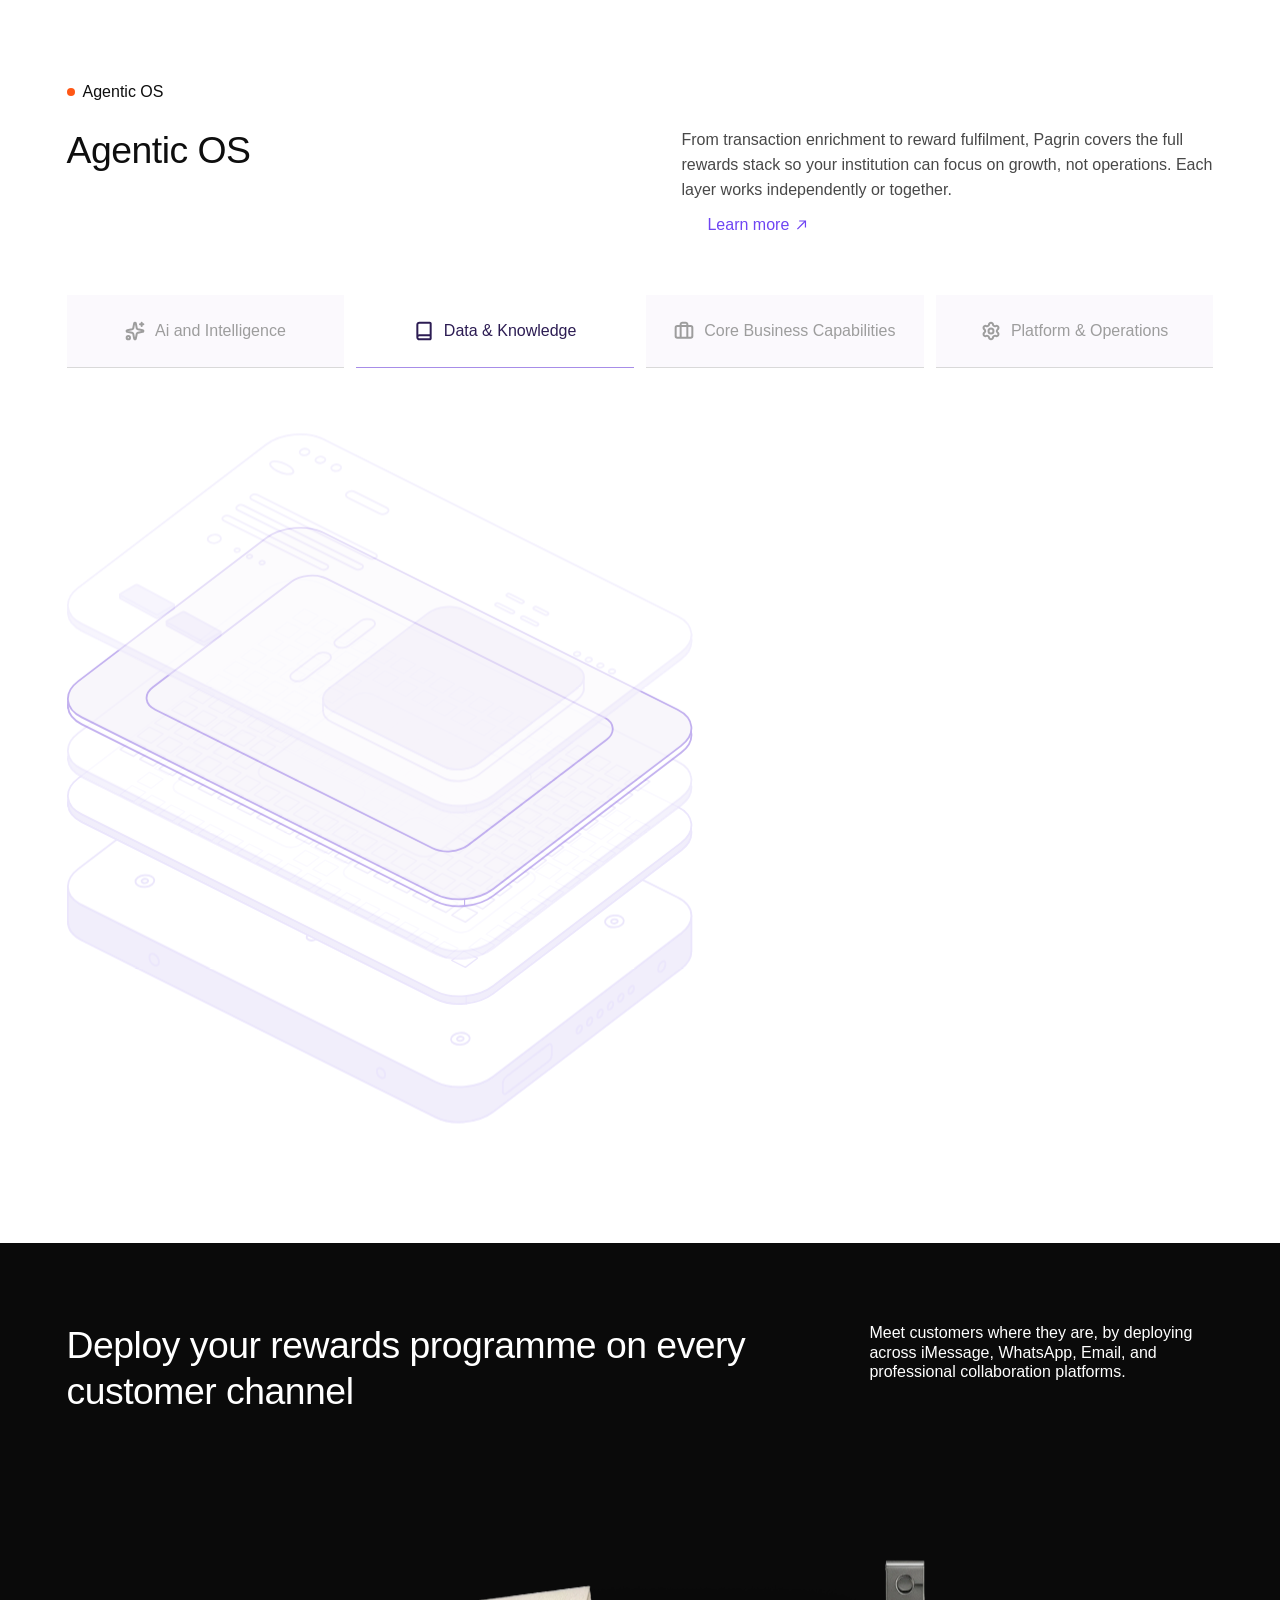
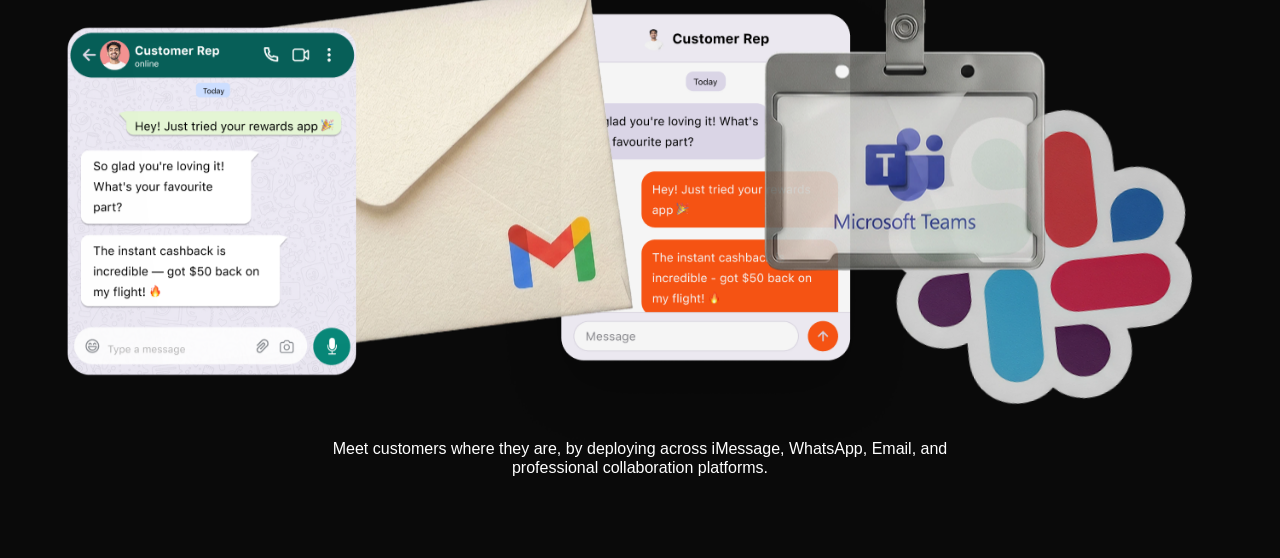
==== commit 2ccbc761: "Stop cutting off the collage, and add hover and micro animations Reference 13387:2698 shows the coll" ====
--- a/index.html
+++ b/index.html
@@ -102,12 +102,11 @@
       <p class="ch__sub">Meet customers where they are, by deploying across iMessage, WhatsApp, Email, and professional collaboration platforms.</p>
     </div>
 
-    <!-- Desktop collage. .ch-stage clips along its bottom edge as the Figma
-         frame does; a chosen asset is moved into .ch__raised so it can rise
-         above the top edge. Both are filled from CHANNELS. -->
+    <!-- Desktop collage. The stage sets the coordinate space but does not
+         clip, so assets hanging below its box stay whole. Filled from
+         CHANNELS in js/channels.js. -->
     <div class="ch__collage">
       <div class="ch-stage"></div>
-      <div class="ch__raised"></div>
       <div class="ch-card" hidden></div>
     </div>
 
--- a/css/agentic-os.css
+++ b/css/agentic-os.css
@@ -179,6 +179,10 @@
 }
 .ao-tab[aria-selected='true'] .ao-tab__icon { color: var(--ao-tab-ink); }
 
+/* a small lift so the tabs answer the pointer like the slabs do */
+.ao-tab { transform: translateY(0); transition: background-color .4s ease, color .4s ease, transform .25s ease; }
+.ao-tab:hover { transform: translateY(-2px); }
+
 .ao-tab:hover:not([aria-selected='true']) { color: var(--ao-tab-ink); }
 .ao-tab:hover:not([aria-selected='true']) .ao-tab__icon { color: var(--ao-tab-ink); }
 
@@ -279,7 +283,7 @@
 .ao-layer[data-layer='1'] { z-index: 4; }
 .ao-layer[data-layer='0'] { z-index: 5; }
 
-.ao-layer__float { display: block; }
+.ao-layer__float { display: block; transform-origin: 50% 50%; }
 .ao-layer svg { display: block; width: 100%; height: auto; overflow: visible; }
 
 /* a clickable slab is as good an affordance as the tab above it */
--- a/css/channels.css
+++ b/css/channels.css
@@ -70,26 +70,16 @@
   margin-top: clamp(48px, 10.4vw, 200px);
 }
 
-/* The stage clips its assets along the bottom, exactly as the Figma frame
-   does. A selected asset has to rise above that edge, so it is moved into
-   .ch__raised, which sits over the stage and does not clip. Both boxes are
-   the same size and position, so the swap is invisible. */
-.ch-stage,
-.ch__raised {
+/* The stage sets the coordinate space but does not clip, so assets that hang
+   below its box stay whole. Reference frame 13387:2698 has clipsContent off
+   for exactly this reason. */
+.ch-stage {
   position: relative;
   width: 100%;
   aspect-ratio: var(--ch-stage-w) / var(--ch-stage-h);
-}
-
-.ch-stage { overflow: hidden; }
-
-.ch__raised {
-  position: absolute;
-  inset: 0;
   overflow: visible;
-  pointer-events: none;
-}
-.ch__raised .ch-asset { pointer-events: auto; }
+}
+
 
 /* -- an asset -- */
 
@@ -110,15 +100,22 @@
   border-radius: 4px;
 }
 
+.ch-asset__space,
 .ch-asset__inner {
   display: block;
   width: 100%;
   transform-origin: 50% 50%;
 }
 
+/* the tilt layer needs depth for the lean to read as a lean */
+.ch-asset__inner { will-change: transform; }
+
 /* everything that is not the selected asset steps back */
 .ch-asset[data-dim='true'] .ch-asset__inner { filter: brightness(0.42) saturate(0.8); }
 .ch-asset__inner { transition: filter .5s ease; }
+
+/* the pointer is over something it can act on */
+.ch-asset:not([data-layer='4']) { cursor: pointer; }
 
 .ch-asset img {
   display: block;
@@ -129,20 +126,6 @@
 
 /* Until the two photographs are added the section still composes correctly:
    the slot keeps its exact aspect ratio and shows a neutral placeholder. */
-.ch-photo {
-  width: 100%;
-  aspect-ratio: var(--ph-w, 1) / var(--ph-h, 1);
-  background: rgba(255, 255, 255, .03);
-  border: 1px dashed rgba(255, 255, 255, .16);
-  border-radius: 10px;
-  display: grid;
-  place-items: center;
-  font-size: 11px;
-  letter-spacing: .04em;
-  text-transform: uppercase;
-  color: rgba(255, 255, 255, .34);
-}
-.ch-photo img { border-radius: 10px; }
 
 /* ---------- the detail card ------------------------------------------ */
 
@@ -275,7 +258,8 @@
 /* ---------- caption --------------------------------------------------- */
 
 .ch__caption {
-  margin: 48px auto 0;
+  /* 96px clears the assets that hang below the stage box */
+  margin: 96px auto 0;
   max-width: 703px;
   text-align: center;
   font-size: clamp(16px, 1.04vw, 20px);
@@ -562,13 +546,37 @@
   filter: drop-shadow(0 10px 26px rgba(0, 0, 0, .45));
 }
 
-/* -- photo slot fallback -- */
-
-.ch-photo { position: relative; }
-.ch-photo img {
+/* -- artwork slot --
+   Holds the exported PNG when it is present, and the built artwork when it is
+   not. The slot keeps the design's aspect ratio either way, so the collage
+   composes correctly with any mix of the two. */
+
+.ch-art {
+  position: relative;
+  display: block;
+  width: 100%;
+  aspect-ratio: var(--ph-w, 1) / var(--ph-h, 1);
+}
+.ch-art__img {
+  position: absolute;
+  height: auto;
+  /* width / left / top come from the img metadata; the rotation cancels any
+     rotation that was baked into the export */
+  transform: translate(-50%, -50%) rotate(var(--img-rot, 0deg));
+  z-index: 1;
+}
+.ch-art__fallback { display: block; }
+/* once the real export loads it covers the fallback entirely */
+.ch-art:has(.ch-art__img) .ch-art__fallback { visibility: hidden; }
+
+.ch-photo__fallback {
   position: absolute; inset: 0;
-  width: 100%; height: 100%;
-  object-fit: contain;
-}
-.ch-photo__fallback { pointer-events: none; }
-.ch-photo:has(img) .ch-photo__fallback { display: none; }
+  display: grid; place-items: center;
+  border: 1px dashed rgba(255, 255, 255, .16);
+  border-radius: 10px;
+  background: rgba(255, 255, 255, .03);
+  font-size: 11px;
+  letter-spacing: .04em;
+  text-transform: uppercase;
+  color: rgba(255, 255, 255, .34);
+}
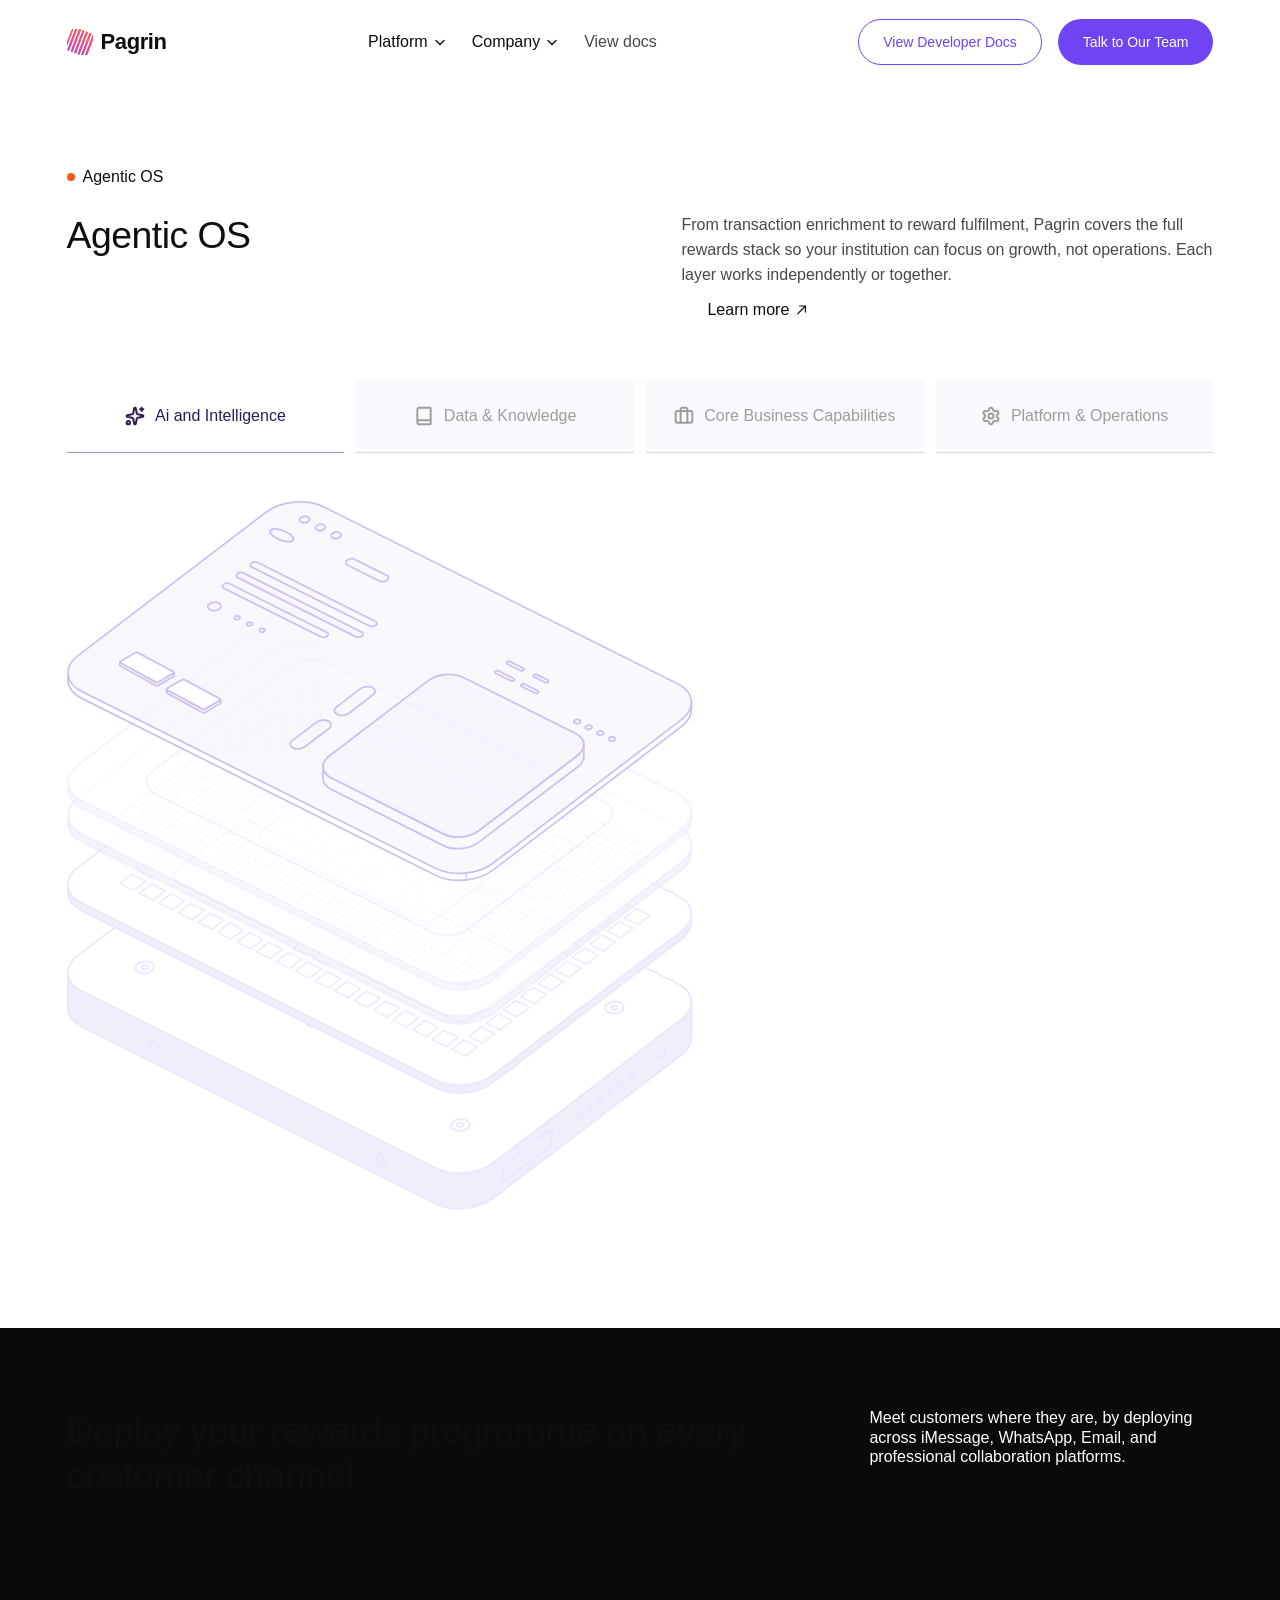
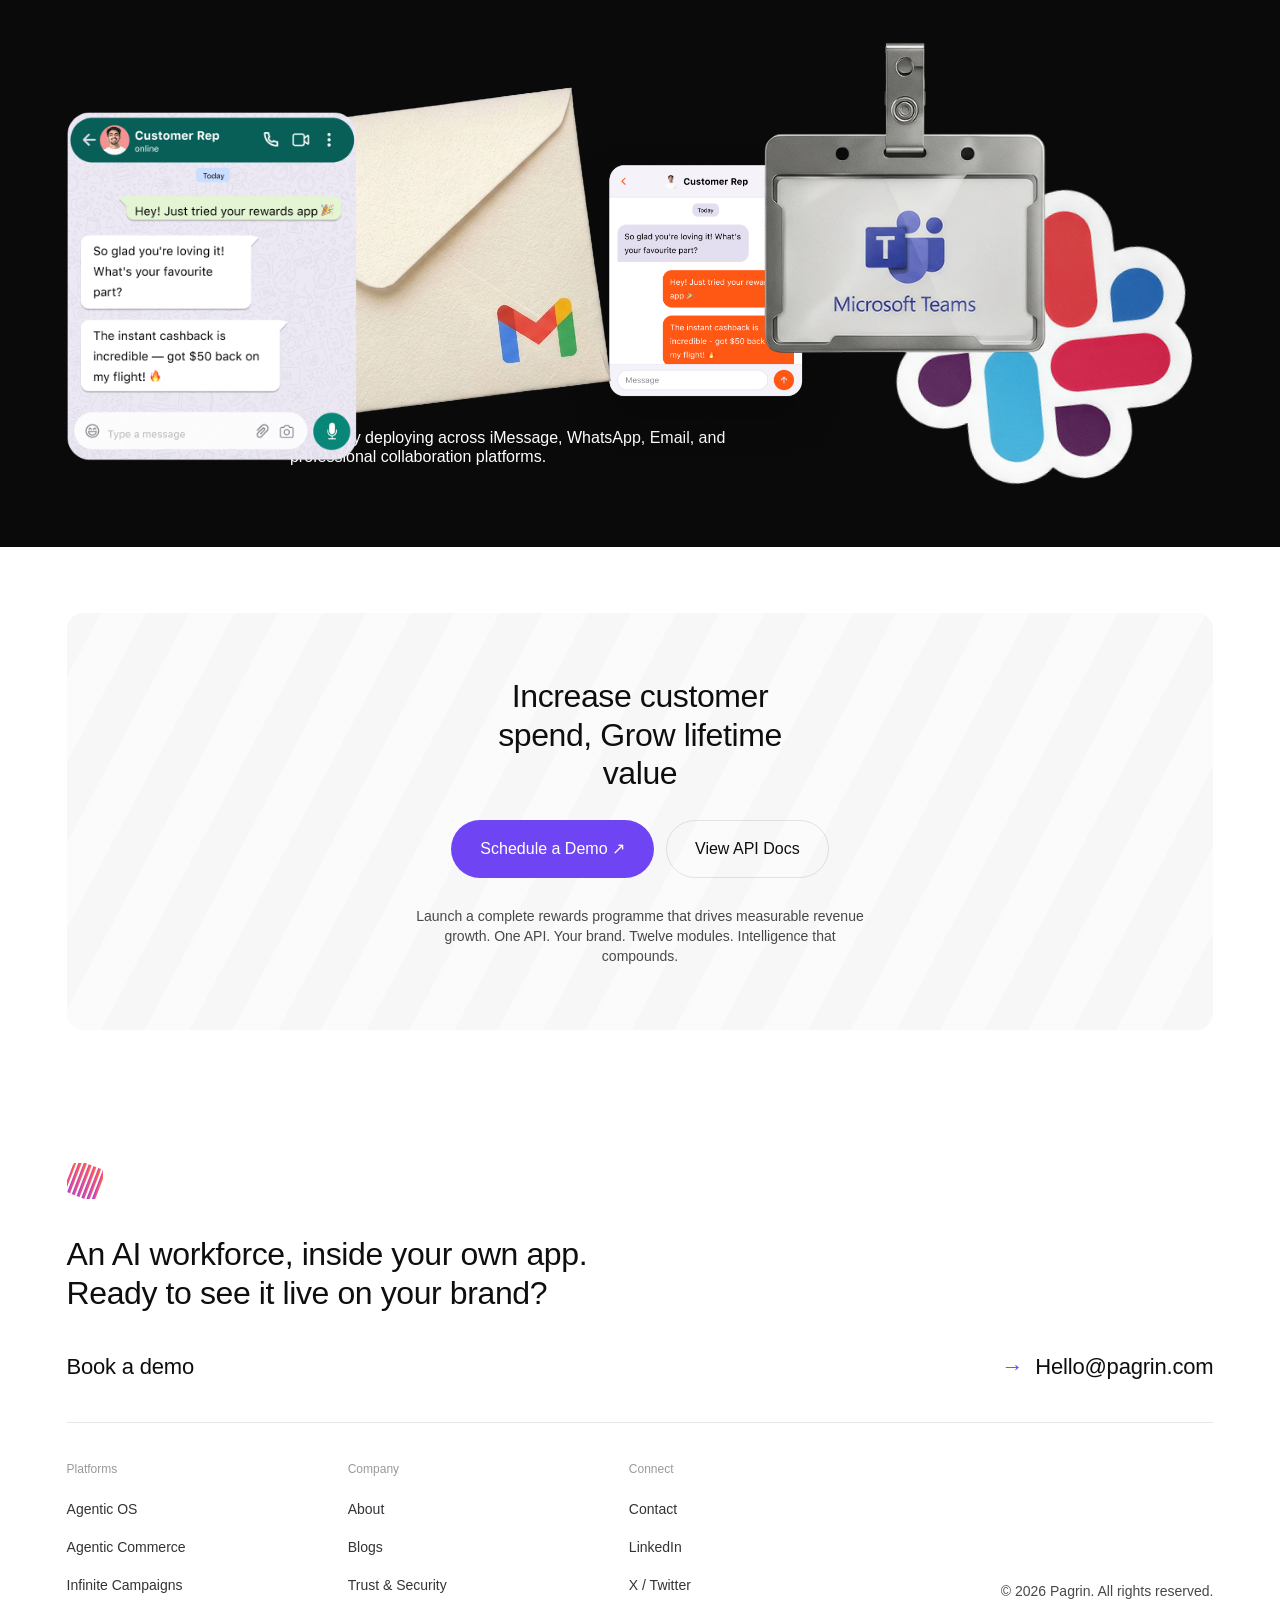
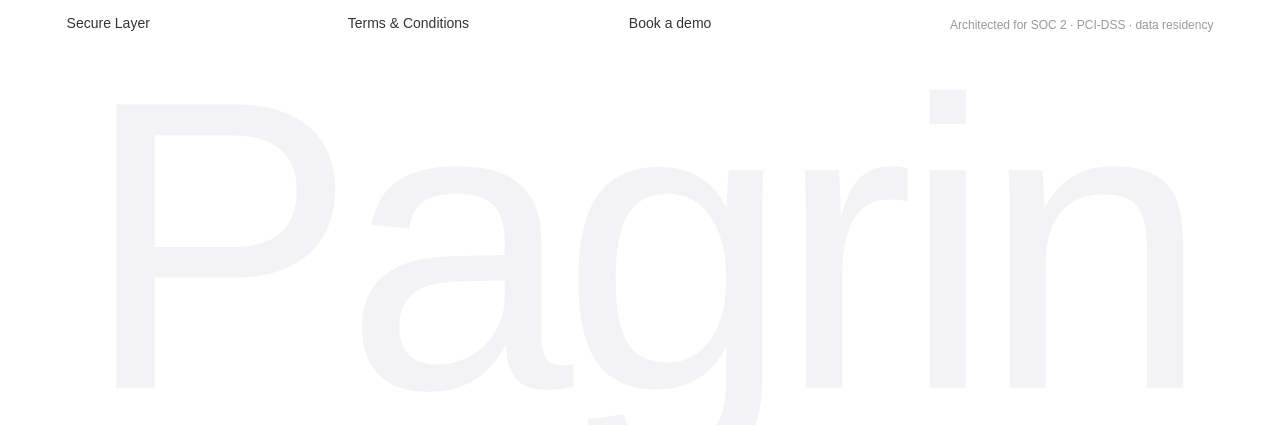
==== commit b4ccf230: "Add an icon system and break up the long text pages The document pages were walls of text and the ca" ====
--- a/index.html
+++ b/index.html
@@ -3,7 +3,9 @@
 <head>
 <meta charset="utf-8">
 <meta name="viewport" content="width=device-width, initial-scale=1">
-<title>Pagrin — Agentic OS</title>
+<title>Pagrin — An AI workforce, inside your own app</title>
+<link rel="stylesheet" href="css/site.css">
+<link rel="stylesheet" href="css/icons.css">
 <link rel="stylesheet" href="css/agentic-os.css">
 <link rel="stylesheet" href="css/channels.css">
 <style>
@@ -11,7 +13,14 @@
   html, body { margin: 0; padding: 0; background: #fff; }
 </style>
 </head>
-<body>
+<body class="pg" data-page="home">
+
+<a class="pg-skip" href="#main">Skip to content</a>
+<div data-pg-nav></div>
+
+<main id="main">
+
+  <h1 class="pg-sr">Pagrin — an AI workforce, inside your own app</h1>
 
 <!-- ==========================================================================
      Agentic OS — drop-in section
@@ -119,7 +128,14 @@
   </div>
 </section>
 
+  <div data-pg-cta></div>
+</main>
+
+<div data-pg-footer></div>
+
 <script src="https://cdnjs.cloudflare.com/ajax/libs/gsap/3.12.5/gsap.min.js"></script>
+<script src="js/icons.js" defer></script>
+<script src="js/site.js" defer></script>
 <script src="js/agentic-os.js"></script>
 <script src="js/channels.js"></script>
 </body>
--- a/css/site.css
+++ b/css/site.css
@@ -0,0 +1,675 @@
+/* ==========================================================================
+   Pagrin — site foundation
+   Design: Figma "Pagrin – Designs from Weng"
+     Nav bar   12202:364209      Footer    12202:362479
+     CTA band  11998:40946       Hero      11998:40379
+
+   Tokens are lifted from the file's published variables:
+     Title-1 72/88/-0.8 · H2 48/58/-0.4 · H4 32/38/-0.2
+     Body-1 18/28 · Body-2 16/24 · Body-3 14/20 · Body-4 12/16
+     Grey/900 #0E0E0E · Grey/500 #484848 · Purple/500 #6F45F3
+
+   Everything here is prefixed `pg` so it cannot clash with the two
+   section stylesheets that came before it (`ao` and `ch`).
+   ========================================================================== */
+
+:root {
+  /* palette */
+  --pg-ink:        #0e0e0e;   /* Grey/900  — headings                     */
+  --pg-body:       #484848;   /* Grey/500  — body copy                    */
+  --pg-link:       #333338;   /* footer link ink                          */
+  --pg-muted:      #99999e;   /* small labels, legal line                 */
+  --pg-purple:     #6f45f3;   /* Purple/500 — the one accent              */
+  --pg-purple-ink: #4a24c9;   /* purple, darkened for hover               */
+  --pg-purple-050: #f5f2fd;   /* purple wash behind quiet panels          */
+  --pg-purple-100: #e7e0fc;
+  --pg-dot:        #ff5715;   /* eyebrow marker                           */
+  --pg-surface:    #f7f7f8;   /* section tint                             */
+  --pg-surface-2:  #f2f2f4;
+  --pg-hairline:   rgba(0, 0, 0, .1);
+  --pg-hairline-2: rgba(0, 0, 0, .06);
+  --pg-white:      #ffffff;
+  --pg-black:      #0a0a0a;
+
+  /* type — SF Pro Text on Apple, the local system face everywhere else */
+  --pg-font: -apple-system, BlinkMacSystemFont, 'SF Pro Text', 'Segoe UI',
+             Roboto, Helvetica, Arial, sans-serif;
+  --pg-t1: clamp(38px, 3.75vw, 72px);
+  --pg-h2: clamp(30px, 2.5vw,  48px);
+  --pg-h3: clamp(26px, 2.08vw, 40px);
+  --pg-h4: clamp(22px, 1.67vw, 32px);
+  --pg-h5: clamp(19px, 1.25vw, 24px);
+  --pg-b1: clamp(16px, 0.94vw, 18px);
+  --pg-b2: 16px;
+  --pg-b3: 14px;
+  --pg-b4: 12px;
+
+  /* rhythm */
+  --pg-gutter:    clamp(20px, 5.2vw, 100px);
+  --pg-shell:     1532px;   /* section content width at 1920 */
+  --pg-shell-nav: 1432px;   /* the nav sits on a slightly narrower rail */
+  --pg-section:   clamp(64px, 6.25vw, 120px);
+  --pg-radius:    16px;
+  --pg-radius-sm: 10px;
+  --pg-pill:      999px;
+  --pg-nav-h:     84px;
+
+  --pg-ease: cubic-bezier(.22, .61, .36, 1);
+}
+
+/* --------------------------------------------------------------------------
+   base
+   -------------------------------------------------------------------------- */
+
+*, *::before, *::after { box-sizing: border-box; }
+
+html { -webkit-text-size-adjust: 100%; scroll-behavior: smooth; }
+
+@media (prefers-reduced-motion: reduce) {
+  html { scroll-behavior: auto; }
+}
+
+body.pg {
+  margin: 0;
+  background: var(--pg-white);
+  color: var(--pg-body);
+  font-family: var(--pg-font);
+  font-size: var(--pg-b2);
+  line-height: 24px;
+  -webkit-font-smoothing: antialiased;
+  -moz-osx-font-smoothing: grayscale;
+}
+
+.pg h1, .pg h2, .pg h3, .pg h4, .pg h5 {
+  margin: 0;
+  color: var(--pg-ink);
+  font-weight: 500;
+}
+
+.pg p  { margin: 0; }
+.pg ul, .pg ol { margin: 0; padding: 0; list-style: none; }
+.pg img, .pg svg { display: block; max-width: 100%; }
+
+.pg a {
+  color: inherit;
+  text-decoration: none;
+  transition: color .18s var(--pg-ease), opacity .18s var(--pg-ease);
+}
+
+.pg :focus-visible {
+  outline: 2px solid var(--pg-purple);
+  outline-offset: 3px;
+  border-radius: 4px;
+}
+
+.pg-skip {
+  position: absolute;
+  left: -9999px;
+  top: 0;
+  z-index: 200;
+  padding: 12px 20px;
+  background: var(--pg-ink);
+  color: var(--pg-white);
+  font-size: var(--pg-b3);
+}
+.pg-skip:focus { left: 12px; top: 12px; }
+
+.pg-sr {
+  position: absolute;
+  width: 1px; height: 1px;
+  margin: -1px; padding: 0;
+  overflow: hidden;
+  clip: rect(0 0 0 0);
+  white-space: nowrap;
+  border: 0;
+}
+
+/* --------------------------------------------------------------------------
+   layout primitives
+   -------------------------------------------------------------------------- */
+
+.pg-shell {
+  width: min(100% - var(--pg-gutter) * 2, var(--pg-shell));
+  margin-inline: auto;
+}
+
+.pg-section       { padding-block: var(--pg-section); }
+.pg-section--tight{ padding-block: clamp(48px, 4.2vw, 80px); }
+.pg-section--flush{ padding-top: 0; }
+.pg-section--tint { background: var(--pg-surface); }
+.pg-section--wash { background: var(--pg-purple-050); }
+.pg-section--dark { background: var(--pg-black); color: rgba(255,255,255,.72); }
+.pg-section--dark h2,
+.pg-section--dark h3,
+.pg-section--dark h4 { color: var(--pg-white); }
+
+.pg-rule { height: 1px; background: var(--pg-hairline); border: 0; margin: 0; }
+
+/* eyebrow — the small marker + label that opens most sections */
+.pg-eyebrow {
+  display: inline-flex;
+  align-items: center;
+  gap: 8px;
+  color: var(--pg-ink);
+  font-size: var(--pg-b4);
+  font-weight: 500;
+  line-height: 16px;
+}
+.pg-eyebrow::before {
+  content: '';
+  width: 8px; height: 8px;
+  background: var(--pg-dot);
+  border-radius: 2px;
+  flex: none;
+}
+.pg-eyebrow--purple::before { background: var(--pg-purple); }
+.pg-section--dark .pg-eyebrow { color: var(--pg-white); }
+
+/* headings + copy */
+.pg-t1 { font-size: var(--pg-t1); line-height: 1.15; letter-spacing: -.8px; }
+.pg-h2 { font-size: var(--pg-h2); line-height: 1.2;  letter-spacing: -.4px; }
+.pg-h3 { font-size: var(--pg-h3); line-height: 1.2;  letter-spacing: -.3px; }
+.pg-h4 { font-size: var(--pg-h4); line-height: 1.2;  letter-spacing: -.2px; }
+.pg-h5 { font-size: var(--pg-h5); line-height: 1.3;  letter-spacing: -.1px; }
+
+.pg-lede    { font-size: var(--pg-b1); line-height: 28px; color: var(--pg-body); }
+.pg-body    { font-size: var(--pg-b2); line-height: 24px; color: var(--pg-body); }
+.pg-small   { font-size: var(--pg-b3); line-height: 20px; color: var(--pg-body); }
+.pg-caption { font-size: var(--pg-b4); line-height: 16px; color: var(--pg-muted); }
+
+.pg-measure    { max-width: 62ch; }
+.pg-measure-sm { max-width: 46ch; }
+
+/* --------------------------------------------------------------------------
+   buttons
+   -------------------------------------------------------------------------- */
+
+.pg-btn {
+  display: inline-flex;
+  align-items: center;
+  justify-content: center;
+  gap: 8px;
+  padding: 12px 24px;
+  border: 1px solid transparent;
+  border-radius: var(--pg-pill);
+  background: none;
+  font-family: inherit;
+  font-size: var(--pg-b3);
+  font-weight: 500;
+  line-height: 20px;
+  white-space: nowrap;
+  cursor: pointer;
+  transition: background-color .18s var(--pg-ease),
+              border-color .18s var(--pg-ease),
+              color .18s var(--pg-ease),
+              transform .18s var(--pg-ease);
+}
+.pg-btn:active { transform: translateY(1px); }
+
+.pg .pg-btn--primary {
+  background: var(--pg-purple);
+  color: var(--pg-white);
+}
+.pg .pg-btn--primary:hover { background: var(--pg-purple-ink); }
+
+.pg .pg-btn--ghost {
+  border-color: var(--pg-purple);
+  color: var(--pg-purple);
+}
+.pg .pg-btn--ghost:hover { background: var(--pg-purple-050); }
+
+.pg .pg-btn--quiet {
+  border-color: var(--pg-hairline);
+  color: var(--pg-ink);
+}
+.pg .pg-btn--quiet:hover { border-color: var(--pg-ink); }
+
+.pg-btn--lg { padding: 16px 28px; font-size: var(--pg-b2); line-height: 24px; }
+
+/* the hero pair in the detail pages uses square corners, not pills */
+.pg-btn--sq { border-radius: 6px; }
+
+.pg-btnrow {
+  display: flex;
+  flex-wrap: wrap;
+  gap: 12px;
+}
+.pg-btnrow--center { justify-content: center; }
+
+/* text link with the design's arrow */
+.pg .pg-textlink {
+  display: inline-flex;
+  align-items: center;
+  gap: 6px;
+  color: var(--pg-ink);
+  font-size: var(--pg-b3);
+  font-weight: 500;
+  line-height: 20px;
+}
+.pg-textlink::after {
+  content: '→';
+  color: var(--pg-purple);
+  transition: transform .18s var(--pg-ease);
+}
+.pg-textlink:hover::after { transform: translateX(3px); }
+
+/* --------------------------------------------------------------------------
+   nav
+   -------------------------------------------------------------------------- */
+
+.pg-nav {
+  position: sticky;
+  top: 0;
+  z-index: 100;
+  background: rgba(255, 255, 255, .88);
+  backdrop-filter: saturate(1.6) blur(12px);
+  -webkit-backdrop-filter: saturate(1.6) blur(12px);
+  border-bottom: 1px solid transparent;
+  transition: border-color .2s var(--pg-ease);
+}
+.pg-nav[data-stuck='true'] { border-bottom-color: var(--pg-hairline); }
+
+.pg-nav__inner {
+  width: min(100% - var(--pg-gutter) * 2, var(--pg-shell-nav));
+  margin-inline: auto;
+  min-height: var(--pg-nav-h);
+  display: flex;
+  align-items: center;
+  justify-content: space-between;
+  gap: 24px;
+}
+
+.pg-logo {
+  display: inline-flex;
+  align-items: center;
+  gap: 8px;
+  flex: none;
+}
+.pg-logo__mark { width: 26px; height: 26px; flex: none; }
+.pg-logo__word {
+  color: var(--pg-ink);
+  font-size: 22px;
+  font-weight: 600;
+  letter-spacing: -.4px;
+  line-height: 26px;
+}
+
+.pg-nav__links {
+  display: flex;
+  align-items: center;
+  gap: 24px;
+}
+
+.pg-nav__cta { display: flex; align-items: center; gap: 16px; flex: none; }
+
+/* dropdown */
+.pg-menu { position: relative; }
+
+.pg-menu__btn {
+  display: inline-flex;
+  align-items: center;
+  gap: 4px;
+  padding: 6px 0;
+  border: 0;
+  background: none;
+  color: var(--pg-ink);
+  font-family: inherit;
+  font-size: var(--pg-b2);
+  line-height: 24px;
+  cursor: pointer;
+}
+.pg-menu__btn svg { transition: transform .2s var(--pg-ease); }
+.pg-menu__btn[aria-expanded='true'] svg { transform: rotate(180deg); }
+
+.pg-menu__panel {
+  position: absolute;
+  top: calc(100% + 14px);
+  left: 50%;
+  translate: -50% 0;
+  min-width: 300px;
+  padding: 10px;
+  background: var(--pg-white);
+  border: 1px solid var(--pg-hairline-2);
+  border-radius: 14px;
+  box-shadow: 0 18px 48px rgba(14, 14, 14, .12);
+  display: grid;
+  gap: 2px;
+  opacity: 0;
+  visibility: hidden;
+  transform: translateY(-6px);
+  transition: opacity .18s var(--pg-ease),
+              transform .18s var(--pg-ease),
+              visibility .18s;
+}
+.pg-menu[data-open='true'] .pg-menu__panel {
+  opacity: 1;
+  visibility: visible;
+  transform: none;
+}
+
+.pg-menu__item {
+  display: block;
+  padding: 10px 12px;
+  border-radius: 9px;
+}
+.pg-menu__item:hover { background: var(--pg-surface); }
+.pg-menu__item strong {
+  display: block;
+  color: var(--pg-ink);
+  font-size: var(--pg-b3);
+  font-weight: 500;
+  line-height: 20px;
+}
+.pg-menu__item span {
+  display: block;
+  margin-top: 2px;
+  color: var(--pg-muted);
+  font-size: var(--pg-b4);
+  line-height: 16px;
+}
+.pg .pg-menu__item[aria-current='page'] strong { color: var(--pg-purple); }
+
+.pg-nav__link { font-size: var(--pg-b2); color: var(--pg-ink); }
+.pg-nav__link:hover { color: var(--pg-purple); }
+.pg .pg-nav__link[aria-current='page'] { color: var(--pg-purple); }
+
+/* burger */
+.pg-burger {
+  display: none;
+  width: 40px; height: 40px;
+  padding: 0;
+  border: 1px solid var(--pg-hairline);
+  border-radius: var(--pg-pill);
+  background: none;
+  cursor: pointer;
+  align-items: center;
+  justify-content: center;
+}
+.pg-burger span {
+  display: block;
+  width: 16px; height: 1.5px;
+  background: var(--pg-ink);
+  position: relative;
+  transition: background-color .15s var(--pg-ease);
+}
+.pg-burger span::before,
+.pg-burger span::after {
+  content: '';
+  position: absolute;
+  left: 0;
+  width: 16px; height: 1.5px;
+  background: var(--pg-ink);
+  transition: transform .2s var(--pg-ease);
+}
+.pg-burger span::before { top: -5px; }
+.pg-burger span::after  { top:  5px; }
+.pg-burger[aria-expanded='true'] span { background: transparent; }
+.pg-burger[aria-expanded='true'] span::before { transform: translateY(5px) rotate(45deg); }
+.pg-burger[aria-expanded='true'] span::after  { transform: translateY(-5px) rotate(-45deg); }
+
+@media (max-width: 1040px) {
+  .pg-burger { display: inline-flex; }
+  .pg-nav__links,
+  .pg-nav__cta { display: none; }
+
+  .pg-nav[data-open='true'] .pg-nav__links,
+  .pg-nav[data-open='true'] .pg-nav__cta {
+    display: flex;
+    flex-direction: column;
+    align-items: stretch;
+    gap: 4px;
+    width: 100%;
+  }
+  .pg-nav[data-open='true'] .pg-nav__inner {
+    flex-wrap: wrap;
+    padding-bottom: 20px;
+  }
+  .pg-nav[data-open='true'] .pg-nav__cta {
+    gap: 10px;
+    margin-top: 12px;
+  }
+  .pg-nav[data-open='true'] .pg-nav__cta .pg-btn { width: 100%; }
+  .pg-menu__panel {
+    position: static;
+    translate: none;
+    opacity: 1;
+    visibility: visible;
+    transform: none;
+    box-shadow: none;
+    border: 0;
+    min-width: 0;
+    padding: 0 0 0 12px;
+    display: none;
+  }
+  .pg-menu[data-open='true'] .pg-menu__panel { display: grid; }
+  .pg-nav__links > * { width: 100%; }
+  .pg-menu__btn { width: 100%; justify-content: space-between; padding: 10px 0; }
+}
+
+/* --------------------------------------------------------------------------
+   hero
+   -------------------------------------------------------------------------- */
+
+.pg-hero { padding-block: clamp(56px, 5.6vw, 108px) clamp(40px, 4vw, 72px); }
+
+.pg-hero__inner {
+  display: flex;
+  flex-direction: column;
+  align-items: center;
+  text-align: center;
+  gap: 24px;
+}
+.pg-hero__title { max-width: 18ch; }
+.pg-hero__lede  { max-width: 68ch; }
+.pg-hero__art   { width: 100%; margin-top: clamp(32px, 3.4vw, 64px); }
+
+.pg-hero--left .pg-hero__inner { align-items: flex-start; text-align: left; }
+
+/* --------------------------------------------------------------------------
+   cards + grids
+   -------------------------------------------------------------------------- */
+
+.pg-grid { display: grid; gap: 24px; }
+.pg-grid--2 { grid-template-columns: repeat(2, minmax(0, 1fr)); }
+.pg-grid--3 { grid-template-columns: repeat(3, minmax(0, 1fr)); }
+.pg-grid--4 { grid-template-columns: repeat(4, minmax(0, 1fr)); }
+
+@media (max-width: 1040px) {
+  .pg-grid--3, .pg-grid--4 { grid-template-columns: repeat(2, minmax(0, 1fr)); }
+}
+@media (max-width: 720px) {
+  .pg-grid--2, .pg-grid--3, .pg-grid--4 { grid-template-columns: minmax(0, 1fr); }
+}
+
+.pg-card {
+  padding: 28px;
+  background: var(--pg-white);
+  border: 1px solid var(--pg-hairline-2);
+  border-radius: var(--pg-radius);
+  transition: border-color .2s var(--pg-ease), box-shadow .2s var(--pg-ease),
+              transform .2s var(--pg-ease);
+}
+.pg-card__title { margin-bottom: 8px; }
+.pg-card__body  { color: var(--pg-body); font-size: var(--pg-b3); line-height: 22px; }
+
+a.pg-card:hover,
+.pg-card--lift:hover {
+  border-color: var(--pg-purple-100);
+  box-shadow: 0 12px 32px rgba(14, 14, 14, .07);
+  transform: translateY(-2px);
+}
+
+.pg-card--tint { background: var(--pg-surface); border-color: transparent; }
+
+/* two-column "split" — copy on one side, art on the other */
+.pg-split {
+  display: grid;
+  grid-template-columns: minmax(0, 5fr) minmax(0, 7fr);
+  gap: clamp(32px, 4vw, 72px);
+  align-items: center;
+}
+.pg-split--flip > :first-child { order: 2; }
+.pg-split--even { grid-template-columns: repeat(2, minmax(0, 1fr)); }
+@media (max-width: 900px) {
+  .pg-split { grid-template-columns: minmax(0, 1fr); }
+  .pg-split--flip > :first-child { order: 0; }
+}
+
+/* the eyebrow, heading and lede that open most sections */
+.pg-why__head { display: grid; gap: 16px; max-width: 780px; margin-bottom: clamp(32px, 3.4vw, 56px); }
+
+.pg-stack   { display: grid; gap: 16px; }
+.pg-stack-8 { display: grid; gap: 8px; }
+.pg-stack-24{ display: grid; gap: 24px; }
+.pg-stack-32{ display: grid; gap: 32px; }
+
+/* a bullet list with the design's small purple tick */
+.pg-ticks { display: grid; gap: 14px; }
+.pg-ticks li {
+  display: grid;
+  grid-template-columns: 18px minmax(0, 1fr);
+  gap: 12px;
+  font-size: var(--pg-b3);
+  line-height: 22px;
+  color: var(--pg-body);
+}
+.pg-ticks li::before {
+  content: '';
+  width: 18px; height: 18px;
+  margin-top: 2px;
+  border-radius: 50%;
+  background:
+    url("data:image/svg+xml,%3Csvg xmlns='http://www.w3.org/2000/svg' viewBox='0 0 18 18'%3E%3Cpath d='M5 9.2l2.6 2.6L13 6.4' fill='none' stroke='%236f45f3' stroke-width='1.6' stroke-linecap='round' stroke-linejoin='round'/%3E%3C/svg%3E")
+    center / 18px 18px no-repeat,
+    var(--pg-purple-050);
+}
+.pg-ticks li strong { color: var(--pg-ink); font-weight: 500; }
+
+/* numbered steps */
+.pg-steps { counter-reset: pgstep; display: grid; gap: 24px; }
+.pg-step__num {
+  display: block;
+  margin-bottom: 12px;
+  color: var(--pg-purple);
+  font-size: var(--pg-b4);
+  font-weight: 600;
+  letter-spacing: .04em;
+  line-height: 16px;
+}
+
+/* --------------------------------------------------------------------------
+   CTA band
+   -------------------------------------------------------------------------- */
+
+.pg-cta { padding-block: clamp(56px, 5.2vw, 100px); }
+
+.pg-cta__panel {
+  position: relative;
+  overflow: hidden;
+  padding: clamp(48px, 5vw, 96px) clamp(24px, 4vw, 72px);
+  border-radius: var(--pg-radius);
+  background: var(--pg-surface);
+  text-align: center;
+}
+/* the diagonal streaks behind the CTA copy in the design */
+.pg-cta__panel::before {
+  content: '';
+  position: absolute;
+  inset: -20%;
+  background: repeating-linear-gradient(
+    118deg,
+    rgba(255, 255, 255, 0) 0 38px,
+    rgba(255, 255, 255, .85) 38px 78px
+  );
+  opacity: .55;
+  pointer-events: none;
+}
+.pg-cta__inner {
+  position: relative;
+  display: grid;
+  justify-items: center;
+  gap: 28px;
+  max-width: 770px;
+  margin-inline: auto;
+}
+.pg-cta__title { max-width: 16ch; }
+.pg-cta__note  { max-width: 60ch; font-size: var(--pg-b3); line-height: 20px; }
+
+/* --------------------------------------------------------------------------
+   footer
+   -------------------------------------------------------------------------- */
+
+.pg-footer { padding-top: clamp(56px, 5.2vw, 96px); background: var(--pg-white); }
+
+.pg-footer__top { display: grid; gap: 36px; }
+
+.pg-footer__mark { width: 36px; height: 36px; }
+
+.pg-footer__title { max-width: 1180px; }
+
+.pg-footer__contact {
+  display: flex;
+  flex-wrap: wrap;
+  align-items: baseline;
+  justify-content: space-between;
+  gap: 16px 32px;
+}
+.pg-footer__contact a {
+  font-size: var(--pg-h4);
+  font-weight: 500;
+  letter-spacing: -.2px;
+  line-height: 38px;
+  color: var(--pg-ink);
+}
+.pg-footer__contact a:hover { color: var(--pg-purple); }
+.pg-footer__mail { display: inline-flex; align-items: center; gap: 12px; }
+.pg-footer__mail::before { content: '→'; color: var(--pg-purple); }
+
+.pg-footer__cols {
+  display: flex;
+  flex-wrap: wrap;
+  align-items: flex-end;
+  gap: 40px 64px;
+  padding-block: 36px 0;
+}
+.pg-footer__nav {
+  flex: 1 1 480px;
+  display: flex;
+  flex-wrap: wrap;
+  gap: 32px 24px;
+}
+.pg-footer__col { min-width: 180px; flex: 1 1 180px; max-width: 300px; }
+.pg-footer__label {
+  display: block;
+  margin-bottom: 18px;
+  color: var(--pg-muted);
+  font-size: var(--pg-b4);
+  line-height: 20px;
+}
+.pg-footer__list { display: grid; gap: 14px; }
+.pg-footer__list a {
+  color: var(--pg-link);
+  font-size: var(--pg-b3);
+  line-height: 24px;
+}
+.pg-footer__list a:hover { color: var(--pg-purple); }
+.pg .pg-footer__list a[aria-current='page'] { color: var(--pg-purple); }
+
+.pg-footer__legal { display: grid; gap: 12px; justify-items: flex-end; text-align: right; }
+.pg-footer__legal p:first-child { color: var(--pg-body); font-size: var(--pg-b3); line-height: 24px; }
+.pg-footer__legal p:last-child  { color: var(--pg-muted); font-size: var(--pg-b4); line-height: 20px; }
+
+@media (max-width: 720px) {
+  .pg-footer__legal { justify-items: flex-start; text-align: left; }
+  .pg-footer__contact a { font-size: var(--pg-h5); line-height: 30px; }
+}
+
+/* the oversized wordmark that closes the page */
+.pg-footer__wordmark {
+  display: block;
+  width: min(100% - var(--pg-gutter) * 2, var(--pg-shell));
+  margin: clamp(24px, 3vw, 56px) auto 0;
+  overflow: hidden;
+  line-height: 0;
+}
+.pg-footer__wordmark svg { width: 100%; height: auto; }
--- a/css/icons.css
+++ b/css/icons.css
@@ -0,0 +1,198 @@
+/* ==========================================================================
+   Pagrin — icons and the small visual furniture that goes with them
+   The sprite itself is injected by js/icons.js. Draw one with:
+
+     <svg class="pg-icon" aria-hidden="true"><use href="#i-shield"></use></svg>
+
+   Depends on css/site.css for the tokens.
+   ========================================================================== */
+
+.pg-icon {
+  width: 20px;
+  height: 20px;
+  flex: none;
+  display: block;
+  color: inherit;
+}
+.pg-icon--sm { width: 16px; height: 16px; }
+.pg-icon--lg { width: 24px; height: 24px; }
+
+/* the tinted rounded tile an icon usually sits in */
+.pg-tile {
+  width: 44px;
+  height: 44px;
+  flex: none;
+  display: grid;
+  place-items: center;
+  border-radius: 12px;
+  background: var(--pg-purple-050);
+  color: var(--pg-purple);
+}
+.pg-tile--sm   { width: 36px; height: 36px; border-radius: 10px; }
+.pg-tile--grey { background: var(--pg-surface);  color: var(--pg-ink); }
+.pg-tile--ink  { background: var(--pg-ink);      color: var(--pg-white); }
+.pg-tile--warm { background: #fff3e8;            color: #c2570c; }
+.pg-tile--good { background: #eaf7ef;            color: #1c7a44; }
+.pg-tile--sky  { background: #eaf1fd;            color: #2d5fb8; }
+.pg-why__card--dark .pg-tile { background: rgba(255,255,255,.09); color: var(--pg-white); }
+
+/* a card that leads with an icon tile */
+.pg-card--icon { display: grid; gap: 16px; align-content: start; }
+.pg-card--icon .pg-card__title { margin-bottom: 0; }
+
+/* inline icon + label, used in lists and meta rows */
+.pg-inline {
+  display: inline-flex;
+  align-items: center;
+  gap: 8px;
+  color: inherit;
+}
+
+/* ------------------------------------------------------ document sections */
+
+/* the marker sits inline with a long document's section heading. It was in
+   the left gutter first, but that column already holds the sticky contents. */
+.pg-prose--legal h2 {
+  display: flex;
+  align-items: flex-start;
+  gap: 14px;
+}
+.pg-prose--legal h2 > .pg-mark {
+  flex: none;
+  width: 36px; height: 36px;
+  margin-top: 1px;
+  display: grid; place-items: center;
+  border-radius: 10px;
+  background: var(--pg-purple-050);
+  color: var(--pg-purple);
+}
+.pg-prose--legal h2 > .pg-anchor { margin-left: 0; align-self: center; }
+
+/* ------------------------------------------------------- contents card */
+
+.pg-contents {
+  padding: clamp(26px, 2.6vw, 36px);
+  border: 1px solid var(--pg-hairline-2);
+  border-radius: var(--pg-radius);
+  background: var(--pg-white);
+}
+.pg-contents__head {
+  display: flex;
+  align-items: center;
+  gap: 12px;
+  margin-bottom: 22px;
+}
+.pg-contents__head b { color: var(--pg-ink); font-size: var(--pg-b2); font-weight: 600; }
+.pg-contents__head span { margin-left: auto; color: var(--pg-muted); font-size: var(--pg-b3); }
+
+.pg-contents__list {
+  display: grid;
+  grid-template-columns: repeat(2, minmax(0, 1fr));
+  gap: 2px 28px;
+}
+@media (max-width: 600px) { .pg-contents__list { grid-template-columns: minmax(0, 1fr); } }
+
+.pg-contents__list a {
+  display: grid;
+  grid-template-columns: 26px minmax(0, 1fr);
+  gap: 4px;
+  padding: 8px 10px;
+  margin-left: -10px;
+  border-radius: 8px;
+  color: var(--pg-body);
+  font-size: var(--pg-b3);
+  line-height: 20px;
+}
+.pg-prose .pg-contents__list a,
+.pg-contents__list a { text-decoration: none; }
+.pg-contents__list a:hover { background: var(--pg-surface); color: var(--pg-ink); }
+.pg-contents__list i {
+  font-style: normal;
+  color: var(--pg-muted);
+  font-variant-numeric: tabular-nums;
+}
+
+/* -------------------------------------------------------- the checks rail */
+
+/* the four gates every agent action passes through, as a small diagram */
+.pg-gates {
+  display: grid;
+  grid-template-columns: repeat(2, minmax(0, 1fr));
+  gap: 16px;
+}
+/* four across only where there is real room, such as a full-width section */
+.pg-gates--wide { grid-template-columns: repeat(4, minmax(0, 1fr)); }
+@media (max-width: 900px) { .pg-gates--wide { grid-template-columns: repeat(2, minmax(0, 1fr)); } }
+@media (max-width: 460px) { .pg-gates, .pg-gates--wide { grid-template-columns: minmax(0, 1fr); } }
+
+.pg-gate {
+  position: relative;
+  display: grid;
+  gap: 12px;
+  align-content: start;
+  padding: 24px;
+  border: 1px solid var(--pg-hairline-2);
+  border-radius: 14px;
+  background: var(--pg-white);
+}
+/* the connector, drawn only where a gate has a neighbour on its right */
+.pg-gates > .pg-gate:nth-child(odd):not(:last-child)::after,
+.pg-gates--wide > .pg-gate:not(:last-child)::after {
+  content: '';
+  position: absolute;
+  top: 46px;
+  right: -16px;
+  width: 16px;
+  height: 1px;
+  background: var(--pg-hairline);
+}
+@media (max-width: 460px) { .pg-gate::after { display: none !important; } }
+
+.pg-gate__step {
+  color: var(--pg-muted);
+  font-size: var(--pg-b4);
+  font-weight: 600;
+  letter-spacing: .07em;
+  line-height: 16px;
+  text-transform: uppercase;
+}
+.pg-gate b { color: var(--pg-ink); font-size: var(--pg-b2); font-weight: 500; line-height: 24px; }
+.pg-gate p { color: var(--pg-body); font-size: var(--pg-b3); line-height: 21px; }
+
+/* ------------------------------------------------------- feature strip */
+
+/* a quiet band of icon + label pairs, used to break up long text */
+.pg-strip {
+  display: grid;
+  grid-template-columns: repeat(4, minmax(0, 1fr));
+  gap: 1px;
+  background: var(--pg-hairline-2);
+  border: 1px solid var(--pg-hairline-2);
+  border-radius: var(--pg-radius);
+  overflow: hidden;
+}
+@media (max-width: 900px) { .pg-strip { grid-template-columns: repeat(2, minmax(0, 1fr)); } }
+@media (max-width: 480px) { .pg-strip { grid-template-columns: minmax(0, 1fr); } }
+.pg-strip__cell {
+  display: grid;
+  gap: 10px;
+  align-content: start;
+  padding: 26px;
+  background: var(--pg-white);
+}
+.pg-strip__cell b { color: var(--pg-ink); font-size: var(--pg-b2); font-weight: 500; line-height: 24px; }
+.pg-strip__cell p { color: var(--pg-body); font-size: var(--pg-b3); line-height: 21px; }
+
+/* --------------------------------------------------------- person avatar */
+
+.pg-person__av { position: relative; overflow: hidden; }
+.pg-person__av::before {
+  content: '';
+  position: absolute;
+  inset: 0;
+  background:
+    radial-gradient(60% 60% at 30% 25%, #d9c9fb 0%, transparent 60%),
+    radial-gradient(70% 70% at 80% 80%, #f8cfe2 0%, transparent 62%),
+    linear-gradient(150deg, #efe9fe, #fce7f1);
+}
+.pg-person__av > span { position: relative; }
